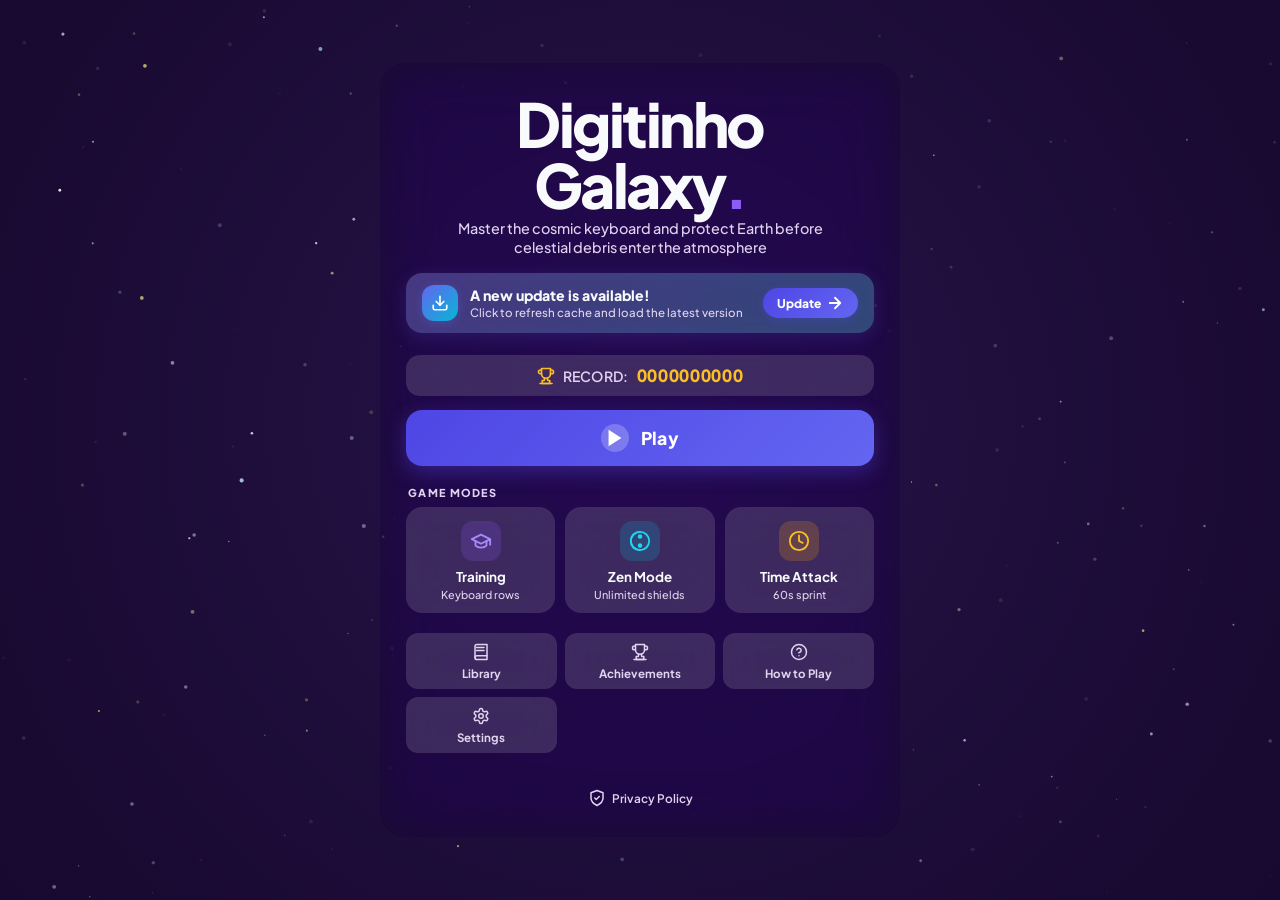
==== index.html @ 3a7b167c "fix(art): refine earth pixel globe with organic polar coasts, object palette and full daylight" ====
<!DOCTYPE html>
<html lang="en">

<head>
  <meta charset="UTF-8" />
  <meta name="viewport" content="width=device-width, initial-scale=1.0" />
  <title>Digitinho Galaxy — Space Typing Game</title>
  <meta name="description"
    content="Digitinho Galaxy: an arcade typing game set in outer space. Cosmic vocabulary, event horizon black hole, and alien invader boss battles!" />
  <link rel="icon" type="image/svg+xml"
    href="data:image/svg+xml,%3Csvg xmlns='http://www.w3.org/2000/svg' viewBox='0 0 32 32'%3E%3Cdefs%3E%3ClinearGradient id='g' x1='0%25' y1='0%25' x2='100%25' y2='100%25'%3E%3Cstop offset='0%25' stop-color='%236366F1'/%3E%3Cstop offset='100%25' stop-color='%2306B6D4'/%3E%3C/linearGradient%3E%3C/defs%3E%3Crect width='32' height='32' rx='8' fill='url(%23g)'/%3E%3Ctext x='15' y='22' font-family='sans-serif' font-weight='900' font-size='19' fill='%23FFFFFF' text-anchor='middle'%3ED%3C/text%3E%3Ccircle cx='23' cy='21' r='2.5' fill='%23FBBF24'/%3E%3C/svg%3E" />
  <link rel="preconnect" href="https://fonts.googleapis.com" />
  <link rel="preconnect" href="https://fonts.gstatic.com" crossorigin />
  <link
    href="https://fonts.googleapis.com/css2?family=Inter:wght@400;500;600;700;800&family=Plus+Jakarta+Sans:wght@500;600;700;800&display=swap"
    rel="stylesheet" />
  <link rel="stylesheet" href="./css/variables.css?v=1.9" />
  <link rel="stylesheet" href="./css/components.css?v=1.0" />
  <link rel="stylesheet" href="./css/layout.css?v=1.15.1" />
  <link rel="stylesheet" href="./css/gameplay.css?v=1.19.1" />
  <link rel="stylesheet" href="./css/modals.css?v=1.7" />
  <link rel="stylesheet" href="./css/responsive.css?v=1.10.1" />
</head>

<body>
  <!-- Ambient Saturated Canvas (vibrant ambient landscape, mesh orbs & topography) -->
  <canvas id="ambient-canvas" aria-hidden="true"></canvas>

  <!-- ===== APP INITIALIZATION LOADING SCREEN ===== -->
  <div id="app-loading-screen" role="status" aria-live="polite">
    <div class="loading-content-box">
      <div class="loading-brand-logo"><span class="logo-main">Digitinho Galaxy</span><span class="logo-dot">.</span>
      </div>
      <svg class="loading-spinner-svg" viewBox="0 0 40 40" aria-hidden="true">
        <circle cx="20" cy="20" r="16" fill="none" stroke="rgba(255,255,255,0.12)" stroke-width="3"></circle>
        <circle cx="20" cy="20" r="16" fill="none" stroke="url(#spinner-gradient)" stroke-width="3"
          stroke-dasharray="75 100" stroke-linecap="round"></circle>
        <defs>
          <linearGradient id="spinner-gradient" x1="0%" y1="0%" x2="100%" y2="100%">
            <stop offset="0%" stop-color="#6366F1" />
            <stop offset="100%" stop-color="#38BDF8" />
          </linearGradient>
        </defs>
      </svg>
      <div id="loading-status-text" class="loading-status-text" data-i18n="app_loading">Loading runic data...</div>
    </div>
  </div>

  <!-- ===== START SCREEN ===== -->
  <div id="screen-start" class="screen active">
    <div id="bg-deco" aria-hidden="true"></div>
    <div class="start-wrap">

      <!-- Brand Header -->
      <div class="start-brand">
        <div class="start-logo"><span class="logo-main">Digitinho Galaxy</span><span class="logo-dot">.</span></div>
        <p class="start-sub" data-i18n="app_subtitle">Master the cosmic keyboard and protect Earth from falling celestial debris</p>
      </div>

      <!-- Dynamic Update Available Banner / Button (Hidden by default) -->
      <button id="btn-update-available" class="btn-update-available hidden" onclick="applyAppUpdate()" type="button"
        aria-live="polite">
        <div class="update-btn-left">
          <span class="update-icon-wrap" aria-hidden="true">
            <svg class="btn-svg-icon update-svg-icon" width="20" height="20" viewBox="0 0 24 24" fill="none"
              stroke="currentColor" stroke-width="2.2" stroke-linecap="round" stroke-linejoin="round">
              <path d="M21 15v4a2 2 0 0 1-2 2H5a2 2 0 0 1-2-2v-4" />
              <polyline points="7 10 12 15 17 10" />
              <line x1="12" y1="15" x2="12" y2="3" />
            </svg>
          </span>
          <div class="update-text-col">
            <span class="update-btn-title" data-i18n="update_available_title">Uma nova atualização disponível!</span>
            <span class="update-btn-sub" id="update-btn-version-desc" data-i18n="update_available_sub">Clique para
              atualizar o cache e carregar a versão mais recente</span>
          </div>
        </div>
        <div class="update-btn-action-badge">
          <span class="update-action-label" data-i18n="update_btn_action">Atualizar</span>
          <svg class="btn-svg-icon" width="13" height="13" viewBox="0 0 24 24" fill="none" stroke="currentColor"
            stroke-width="2.4" stroke-linecap="round" stroke-linejoin="round">
            <path d="M5 12h14M12 5l7 7-7 7" />
          </svg>
        </div>
      </button>

      <!-- Arcade High Score Banner -->
      <div id="start-record-banner" class="start-record-banner" title="Record">
        <svg class="record-svg-icon" width="18" height="18" viewBox="0 0 24 24" fill="none" stroke="currentColor"
          stroke-width="2.2" stroke-linecap="round" stroke-linejoin="round">
          <path d="M6 9H4.5a2.5 2.5 0 0 1 0-5H6" />
          <path d="M18 9h1.5a2.5 2.5 0 0 0 0-5H18" />
          <path d="M4 22h16" />
          <path d="M10 14.66V17c0 .55-.45 1-1 1H7v4h10v-4h-2c-.55 0-1-.45-1-1v-2.34" />
          <path d="M18 2H6v7a6 6 0 0 0 12 0V2Z" />
        </svg>
        <span class="start-record-label" data-i18n="start_record_label">RECORDE:</span>
        <span id="start-record-val" class="start-record-val">0000000000</span>
      </div>

      <!-- Hero Start Action -->
      <div class="start-hero-action">
        <button id="btn-start" class="hero-start-btn" onclick="startGame('classic')">
          <span class="hero-play-icon">
            <svg width="22" height="22" viewBox="0 0 24 24" fill="currentColor">
              <polygon points="5 3 19 12 5 21 5 3" />
            </svg>
          </span>
          <span class="hero-start-text" id="hero-start-text" data-i18n="btn_start">Jogar</span>
        </button>
      </div>

      <!-- Game Modes Bento Grid -->
      <div class="start-modes-section">
        <div class="start-section-tag" data-i18n="start_game_modes">GAME MODES</div>
        <div class="start-modes-grid">

          <button id="btn-training" class="mode-card" onclick="openTrainingModal()">
            <div class="mode-card-icon mode-icon-purple">
              <svg width="22" height="22" viewBox="0 0 24 24" fill="none" stroke="currentColor" stroke-width="2"
                stroke-linecap="round" stroke-linejoin="round">
                <path d="M22 10v6M2 10l10-5 10 5-10 5z" />
                <path d="M6 12v5c3 3 9 3 12 0v-5" />
              </svg>
            </div>
            <div class="mode-card-info">
              <span class="mode-card-title" data-i18n="btn_training_short">Training</span>
              <span class="mode-card-desc" data-i18n="btn_training_desc">Keyboard rows</span>
            </div>
          </button>

          <button class="mode-card" onclick="startGame('zen')">
            <div class="mode-card-icon mode-icon-cyan">
              <svg width="22" height="22" viewBox="0 0 24 24" fill="none" stroke="currentColor" stroke-width="2"
                stroke-linecap="round" stroke-linejoin="round">
                <circle cx="12" cy="12" r="10" />
                <path d="M12 2a10 10 0 0 0 0 20" />
                <circle cx="12" cy="7" r="1.5" fill="currentColor" />
                <circle cx="12" cy="17" r="1.5" fill="currentColor" />
              </svg>
            </div>
            <div class="mode-card-info">
              <span class="mode-card-title" data-i18n="btn_zen_short">Zen Mode</span>
              <span class="mode-card-desc" data-i18n="btn_zen_desc">Unlimited shields</span>
            </div>
          </button>

          <button class="mode-card" onclick="startGame('timeattack')">
            <div class="mode-card-icon mode-icon-amber">
              <svg width="22" height="22" viewBox="0 0 24 24" fill="none" stroke="currentColor" stroke-width="2"
                stroke-linecap="round" stroke-linejoin="round">
                <circle cx="12" cy="12" r="10" />
                <polyline points="12 6 12 12 16 14" />
              </svg>
            </div>
            <div class="mode-card-info">
              <span class="mode-card-title" data-i18n="btn_timeattack_short">Time Attack</span>
              <span class="mode-card-desc" data-i18n="btn_timeattack_desc">60s sprint</span>
            </div>
          </button>

        </div>
      </div>

      <!-- Quick Tools System Bar -->
      <div class="start-system-bar">
        <button class="system-bar-btn" onclick="showBiblioteca()" title="Library">
          <svg class="btn-svg-icon" width="18" height="18" viewBox="0 0 24 24" fill="none" stroke="currentColor"
            stroke-width="2" stroke-linecap="round" stroke-linejoin="round">
            <path d="M4 19.5v-15A2.5 2.5 0 0 1 6.5 2H20v20H6.5a2.5 2.5 0 0 1-2.5-2.5Z" />
            <path d="M6 6h10" />
            <path d="M6 10h10" />
            <path d="M4 19.5a2.5 2.5 0 0 1 2.5-2.5H20" />
          </svg>
          <span data-i18n="btn_library">Library</span>
        </button>

        <button class="system-bar-btn" onclick="showConquistas()" title="Achievements">
          <svg class="btn-svg-icon" width="18" height="18" viewBox="0 0 24 24" fill="none" stroke="currentColor"
            stroke-width="2" stroke-linecap="round" stroke-linejoin="round">
            <path d="M6 9H4.5a2.5 2.5 0 0 1 0-5H6" />
            <path d="M18 9h1.5a2.5 2.5 0 0 0 0-5H18" />
            <path d="M4 22h16" />
            <path d="M10 14.66V17c0 .55-.45 1-1 1H7v4h10v-4h-2c-.55 0-1-.45-1-1v-2.34" />
            <path d="M18 2H6v7a6 6 0 0 0 12 0V2Z" />
          </svg>
          <span data-i18n="btn_achievements">Achievements</span>
        </button>

        <button class="system-bar-btn" onclick="openRulesModal()" title="How to Play">
          <svg class="btn-svg-icon" width="18" height="18" viewBox="0 0 24 24" fill="none" stroke="currentColor"
            stroke-width="2" stroke-linecap="round" stroke-linejoin="round">
            <circle cx="12" cy="12" r="10" />
            <path d="M9.09 9a3 3 0 0 1 5.83 1c0 2-3 3-3 3" />
            <line x1="12" y1="17" x2="12.01" y2="17" />
          </svg>
          <span data-i18n="btn_rules">How to Play</span>
        </button>

        <button class="system-bar-btn" onclick="openSettings(true)" title="Settings">
          <svg class="btn-svg-icon" width="18" height="18" viewBox="0 0 24 24" fill="none" stroke="currentColor"
            stroke-width="2" stroke-linecap="round" stroke-linejoin="round">
            <path
              d="M12.22 2h-.44a2 2 0 0 0-2 2v.18a2 2 0 0 1-1 1.73l-.43.25a2 2 0 0 1-2 0l-.15-.08a2 2 0 0 0-2.73.73l-.22.38a2 2 0 0 0 .73 2.73l.15.1a2 2 0 0 1 1 1.72v.51a2 2 0 0 1-1 1.74l-.15.09a2 2 0 0 0-.73 2.73l.22.38a2 2 0 0 0 2.73.73l.15-.08a2 2 0 0 1 2 0l.43.25a2 2 0 0 1 1 1.73V20a2 2 0 0 0 2 2h.44a2 2 0 0 0 2-2v-.18a2 2 0 0 1 1-1.73l.43-.25a2 2 0 0 1 2 0l.15.08a2 2 0 0 0 2.73-.73l.22-.39a2 2 0 0 0-.73-2.73l-.15-.08a2 2 0 0 1-1-1.74v-.5a2 2 0 0 1 1-1.74l.15-.09a2 2 0 0 0 .73-2.73l-.22-.38a2 2 0 0 0-2.73-.73l-.15.08a2 2 0 0 1-2 0l-.43-.25a2 2 0 0 1-1-1.73V4a2 2 0 0 0-2-2z" />
            <circle cx="12" cy="12" r="3" />
          </svg>
          <span data-i18n="btn_settings">Settings</span>
        </button>
      </div>

      <!-- Start Screen Subtle Footer Links -->
      <div class="start-footer-links">
        <button class="start-footer-link-btn" onclick="openPrivacyModal()" type="button" title="Privacy Policy">
          <svg class="btn-svg-icon" width="13" height="13" viewBox="0 0 24 24" fill="none" stroke="currentColor"
            stroke-width="2" stroke-linecap="round" stroke-linejoin="round">
            <path d="M12 22s8-4 8-10V5l-8-3-8 3v7c0 6 8 10 8 10z" />
            <path d="m9 12 2 2 4-4" />
          </svg>
          <span data-i18n="footer_privacy">Privacy Policy</span>
        </button>
      </div>

    </div>
  </div>

  <!-- ===== GAME SCREEN ===== -->
  <div id="screen-game" class="screen">

    <!-- HUD (Centered Phase & Progress Bar, aligned to game column) -->
    <div id="hud">
      <!-- Mobile Quick Stats: Coins & Score (Left) + Lives (Right) -->
      <div id="hud-mobile-stats" class="hud-mobile-stats">
        <div class="hms-left-group">
          <div class="hms-item hms-score" title="Total Score">
            <svg class="hms-svg" width="13" height="13" viewBox="0 0 24 24" fill="none" stroke="currentColor"
              stroke-width="2" stroke-linecap="round" stroke-linejoin="round">
              <path d="M6 9H4.5a2.5 2.5 0 0 1 0-5H6" />
              <path d="M18 9h1.5a2.5 2.5 0 0 0 0-5H18" />
              <path d="M4 22h16" />
              <path d="M10 14.66V17c0 .55-.47.98-.97 1.21C7.85 18.75 7 20.24 7 22" />
              <path d="M14 14.66V17c0 .55.47.98.97 1.21C16.15 18.75 17 20.24 17 22" />
              <path d="M18 2H6v7a6 6 0 0 0 12 0V2z" />
            </svg>
            <span id="hms-score-val" class="hms-val">0</span>
          </div>
          <div class="hms-item hms-coins" title="Coins">
            <svg class="hms-svg" width="13" height="13" viewBox="0 0 24 24" fill="none" stroke="currentColor"
              stroke-width="2.2" stroke-linecap="round" stroke-linejoin="round" style="color:#FBBF24">
              <circle cx="12" cy="12" r="9" />
              <circle cx="12" cy="12" r="5" />
              <path d="M12 9v6" />
            </svg>
            <span id="hms-coins-val" class="hms-val text-amber">0</span>
          </div>
        </div>
        <div id="hud-mobile-lives" class="hud-mobile-lives"></div>
      </div>

      <div class="hud-center-block">
        <div class="phase-tag"><span id="hud-level-tag-label" data-i18n="hud_level">LEVEL</span> <span
            id="phase-num">1</span></div>
        <div id="progress-wrap">
          <div id="progress-fill"></div>
        </div>
        <div class="hud-progress-info">
          <span id="progress-text"></span>
          <span id="zen-fixed-badge" class="zen-fixed-badge hidden" data-i18n="hud_zen_badge">Zen Mode: unlimited shields</span>
        </div>
      </div>
    </div>

    <!-- Layout: Left | Game Column | Right -->
    <div id="layout">

      <!-- LEFT SIDEBAR: Unified Stats Dashboard -->
      <div id="side-left">
        <div class="side-card side-card-stats">
          <div class="side-card-title-row">
            <span class="side-title" data-i18n="hud_performance">PERFORMANCE DASHBOARD</span>
            <span class="speed-badge" id="speed-display">1.0×</span>
          </div>

          <!-- ESCUDOS DA TERRA EM DESTAQUE -->
          <div class="stat-hero-lives">
            <div class="stat-hero-header">
              <span class="stat-hero-lbl" id="hud-lives-lbl" data-i18n="hud_shields">SHIELDS</span>
              <span class="stat-lives-count" id="lives-count-text">3 / 3</span>
            </div>
            <div id="lives-row" class="stat-hero-hearts stat-hero-shields"></div>
          </div>

          <!-- PONTUAÇÃO TOTAL EM DESTAQUE (10 CASAS) -->
          <div class="stat-hero-score">
            <div class="stat-hero-header">
              <span class="stat-hero-lbl" data-i18n="hud_total_score">TOTAL SCORE</span>
              <span class="stat-hero-icon">
                <svg width="18" height="18" viewBox="0 0 24 24" fill="none" stroke="currentColor" stroke-width="2"
                  stroke-linecap="round" stroke-linejoin="round">
                  <path d="M6 9H4.5a2.5 2.5 0 0 1 0-5H6" />
                  <path d="M18 9h1.5a2.5 2.5 0 0 0 0-5H18" />
                  <path d="M4 22h16" />
                  <path d="M10 14.66V17c0 .55-.47.98-.97 1.21C7.85 18.75 7 20.24 7 22" />
                  <path d="M14 14.66V17c0 .55.47.98.97 1.21C16.15 18.75 17 20.24 17 22" />
                  <path d="M18 2H6v7a6 6 0 0 0 12 0V2z" />
                </svg>
              </span>
            </div>
            <div class="stat-hero-val-wrap">
              <span class="stat-hero-val" id="hud-total">0000000000</span>
            </div>
          </div>

          <!-- MOEDAS DO JOGADOR EM DESTAQUE -->
          <div class="stat-hero-coins">
            <div class="stat-hero-header">
              <span class="stat-hero-lbl" data-i18n="hud_coins">COINS</span>
              <span class="stat-hero-icon" style="color:#FBBF24">
                <svg width="18" height="18" viewBox="0 0 24 24" fill="none" stroke="currentColor" stroke-width="2.2"
                  stroke-linecap="round" stroke-linejoin="round">
                  <circle cx="12" cy="12" r="9" />
                  <circle cx="12" cy="12" r="5" />
                  <path d="M12 9v6" />
                </svg>
              </span>
            </div>
            <div class="stat-hero-val-wrap">
              <span class="stat-hero-val text-amber" id="hud-coins" style="color:#FBBF24">0</span>
            </div>
          </div>

          <!-- ACERTOS E ERROS -->
          <div class="stats-unified-grid">
            <div class="stat-box">
              <span class="stat-box-lbl" data-i18n="hud_hits">HITS</span>
              <span class="stat-box-val text-green" id="hits-display">0</span>
            </div>
            <div class="stat-box">
              <span class="stat-box-lbl" data-i18n="hud_errors">ERRORS</span>
              <span class="stat-box-val text-rose" id="errors-display">0</span>
            </div>
          </div>

          <!-- PERFORMANCE: PPM / PRECISÃO / COMBO -->
          <div class="stats-perf-grid">
            <div class="stat-mini-box" title="Words Per Minute in real time">
              <span class="smb-lbl" data-i18n="hud_wpm">WPM</span>
              <span class="smb-val text-sky" id="wpm-display">0</span>
            </div>
            <div class="stat-mini-box" title="Typing Accuracy Rate">
              <span class="smb-lbl" data-i18n="hud_accuracy">ACCURACY</span>
              <span class="smb-val text-emerald" id="accuracy-display">0%</span>
            </div>
            <div class="stat-mini-box" title="Consecutive Streak">
              <span class="smb-lbl" data-i18n="hud_combo">COMBO</span>
              <span class="smb-val text-amber" id="combo-display">0×</span>
            </div>
          </div>
        </div>

        <div class="side-card flex-grow">
          <div class="side-card-header">
            <span class="side-title" data-i18n="hud_discovered_words">DISCOVERED WORDS</span>
            <button class="btn-link" onclick="showBiblioteca()" data-i18n="hud_view_all">View all</button>
          </div>
          <div id="words-list"></div>
        </div>
      </div>

      <!-- Game column (Tetris-style) -->
      <div id="game-column">
        <div id="game-area">
          <!-- Alien Space Invader (Título no topo, ícone pixel art ao centro e 3 corações abaixo) -->
          <div id="alien-space-invader" class="alien-space-invader hidden" aria-hidden="true">
            <div id="alien-space-title" class="alien-space-title">Alien Invader</div>
            <div class="alien-space-craft">
              <div id="alien-space-sprite" class="alien-space-sprite"></div>
            </div>
            <div id="alien-space-hearts" class="alien-space-hearts" aria-label="Boss HP"></div>
          </div>
          <!-- Canvas para destroços cósmicos e partículas de explosão caindo até o final da tela -->
          <canvas id="debris-canvas" class="debris-canvas" aria-hidden="true"></canvas>
          <!-- Horizontal Black Hole Accretion Vortex (Event Horizon Mouth) -->
          <!-- Planet Earth Horizon Defense Rim (Protects Earth from celestial debris) -->
          <div id="earth-horizon" class="earth-horizon" aria-hidden="true">
            <div class="earth-atmosphere-glow" aria-hidden="true"></div>
            <!-- Concentric Planetary Defense Shield Line (Concentric circular arc with pulsing glow) -->
            <div id="earth-shield-barrier" class="earth-shield-barrier" aria-hidden="true">
              <svg class="earth-shield-svg" viewBox="0 0 820 820" preserveAspectRatio="xMidYMid meet">
                <circle class="earth-shield-glow" cx="410" cy="410" r="408" />
                <circle class="earth-shield-path" cx="410" cy="410" r="408" />
              </svg>
            </div>
            <div class="earth-horizon-wrap" aria-hidden="true">
              <div class="earth-globe-sphere" id="earth-globe-sphere">
                <img class="earth-globe-img" src="./assets/earth_pixel_globe.webp?v=1.20.1" alt="Planet Earth Horizon" loading="eager" />
              </div>
            </div>
            <div class="earth-impact-shield" aria-hidden="true"></div>
          </div>
          <div id="feedback-msg"></div>
        </div>

        <!-- Barra Rápida de Habilidades no Tabuleiro (Mobile Quick-Cast Bar) -->
        <div id="mobile-skills-bar" class="mobile-skills-bar hidden" aria-label="Mobile Skills">
          <div id="mobile-skills-list" class="mobile-skills-list"></div>
        </div>

        <!-- Upcoming items queue -->
        <div id="queue-bar">
          <div class="queue-label-wrap">
            <span class="queue-label" data-i18n="hud_upcoming">UPCOMING</span>
          </div>
          <div id="queue-items"></div>
        </div>

        <!-- Guia Visual de Dedos (Mini mapa sutil de digitação) -->
        <div id="finger-guide" class="finger-guide hidden">
          <div class="fg-hands-container">
            <svg class="fg-hand-svg fg-hand-l" viewBox="0 0 92 84" aria-label="Left Hand">
              <path class="fg-palm"
                d="M 10 50 C 9 60, 14 74, 22 78 C 32 80, 46 80, 54 78 C 63 74, 70 65, 70 58 C 70 52, 66 48, 62 46 L 14 46 C 12 48, 10 50, 10 50 Z" />
              <rect id="fg-finger-l-pinky" class="fg-finger" x="10" y="26" width="10" height="34" rx="5" />
              <rect id="fg-finger-l-ring" class="fg-finger" x="23" y="14" width="10" height="46" rx="5" />
              <rect id="fg-finger-l-middle" class="fg-finger" x="36" y="8" width="10" height="52" rx="5" />
              <rect id="fg-finger-l-index" class="fg-finger" x="49" y="14" width="10" height="46" rx="5" />
              <rect id="fg-finger-l-thumb" class="fg-finger" x="58" y="44" width="11" height="26" rx="5.5"
                transform="rotate(36 63 57)" />
            </svg>
            <svg class="fg-hand-svg fg-hand-r" viewBox="0 0 92 84" aria-label="Right Hand">
              <g transform="translate(92, 0) scale(-1, 1)">
                <path class="fg-palm"
                  d="M 10 50 C 9 60, 14 74, 22 78 C 32 80, 46 80, 54 78 C 63 74, 70 65, 70 58 C 70 52, 66 48, 62 46 L 14 46 C 12 48, 10 50, 10 50 Z" />
                <rect id="fg-finger-r-pinky" class="fg-finger" x="10" y="26" width="10" height="34" rx="5" />
                <rect id="fg-finger-r-ring" class="fg-finger" x="23" y="14" width="10" height="46" rx="5" />
                <rect id="fg-finger-r-middle" class="fg-finger" x="36" y="8" width="10" height="52" rx="5" />
                <rect id="fg-finger-r-index" class="fg-finger" x="49" y="14" width="10" height="46" rx="5" />
                <rect id="fg-finger-r-thumb" class="fg-finger" x="58" y="44" width="11" height="26" rx="5.5"
                  transform="rotate(36 63 57)" />
              </g>
            </svg>
          </div>
          <div class="fg-info-wrap">
            <div class="fg-key-cap" id="fg-key-cap">-</div>
            <div class="fg-text-wrap">
              <span class="fg-finger-name" id="fg-finger-name" data-i18n="finger_ready">Resting Position</span>
              <span class="fg-hand-sub" id="fg-hand-sub" data-i18n="finger_guide_title">Finger Guide</span>
            </div>
          </div>
        </div>

        <!-- Teclado Virtual On-Screen para Dispositivos Móveis -->
        <div id="virtual-keyboard" class="virtual-keyboard hidden" aria-label="Virtual Keyboard">
          <!-- Linha 1: 10 teclas -->
          <div class="vk-row" data-row="1">
            <button type="button" class="vk-key" data-key="Q">Q</button>
            <button type="button" class="vk-key" data-key="W">W</button>
            <button type="button" class="vk-key" data-key="E">E</button>
            <button type="button" class="vk-key" data-key="R">R</button>
            <button type="button" class="vk-key" data-key="T">T</button>
            <button type="button" class="vk-key" data-key="Y">Y</button>
            <button type="button" class="vk-key" data-key="U">U</button>
            <button type="button" class="vk-key" data-key="I">I</button>
            <button type="button" class="vk-key" data-key="O">O</button>
            <button type="button" class="vk-key" data-key="P">P</button>
          </div>
          <!-- Linha 2: 10 teclas -->
          <div class="vk-row" data-row="2">
            <button type="button" class="vk-key" data-key="A">A</button>
            <button type="button" class="vk-key" data-key="S">S</button>
            <button type="button" class="vk-key" data-key="D">D</button>
            <button type="button" class="vk-key" data-key="F">F</button>
            <button type="button" class="vk-key" data-key="G">G</button>
            <button type="button" class="vk-key" data-key="H">H</button>
            <button type="button" class="vk-key" data-key="J">J</button>
            <button type="button" class="vk-key" data-key="K">K</button>
            <button type="button" class="vk-key" data-key="L">L</button>
            <button type="button" class="vk-key" data-key="Ç">Ç</button>
          </div>
          <!-- Linha 3: 7 teclas + Backspace -->
          <div class="vk-row" data-row="3">
            <button type="button" class="vk-key" data-key="Z">Z</button>
            <button type="button" class="vk-key" data-key="X">X</button>
            <button type="button" class="vk-key" data-key="C">C</button>
            <button type="button" class="vk-key" data-key="V">V</button>
            <button type="button" class="vk-key" data-key="B">B</button>
            <button type="button" class="vk-key" data-key="N">N</button>
            <button type="button" class="vk-key" data-key="M">M</button>
            <button type="button" class="vk-key vk-key-backspace" data-key="BACKSPACE" aria-label="Backspace"
              title="Backspace">
              <svg class="btn-svg-icon" width="18" height="18" viewBox="0 0 24 24" fill="none" stroke="currentColor"
                stroke-width="2" stroke-linecap="round" stroke-linejoin="round">
                <path d="M21 4H8l-7 8 7 8h13a2 2 0 0 0 2-2V6a2 2 0 0 0-2-2z" />
                <line x1="18" y1="9" x2="12" y2="15" />
                <line x1="12" y1="9" x2="18" y2="15" />
              </svg>
            </button>
          </div>
        </div>
      </div>

      <!-- RIGHT SIDEBAR: Run Perks -->
      <div id="side-right">
        <div class="side-card flex-grow">
          <div class="side-title" data-i18n="hud_run_perks">HABILIDADES ATIVAS</div>
          <div id="run-perks-container" class="run-perks-container">
            <div class="empty-hint" data-i18n="hud_perks_empty">Nenhuma habilidade adquirida ainda.<br />Suba de nível
              para desbloquear!</div>
          </div>
        </div>
      </div>

    </div>

    <input id="hidden-input" type="text" autocomplete="off" autocorrect="off" autocapitalize="off" spellcheck="false"
      tabindex="-1" aria-hidden="true" inputmode="none" readonly disabled />

    <!-- Pause overlay (frosted glass over game screen) -->
    <div id="pause-overlay" class="hidden">
      <div class="pause-box">
        <!-- Main Pause Options -->
        <div id="pause-main-view" class="pause-view">
          <div class="pause-icon-badge">
            <svg width="22" height="22" viewBox="0 0 24 24" fill="currentColor">
              <rect x="5" y="4" width="4.5" height="16" rx="1.5" />
              <rect x="14.5" y="4" width="4.5" height="16" rx="1.5" />
            </svg>
          </div>
          <h2 data-i18n="pause_title">Game Paused</h2>

          <div class="pause-actions">
            <button id="btn-pause-resume" class="btn-primary" onclick="togglePause()">
              <svg class="btn-svg-icon" width="18" height="18" viewBox="0 0 24 24" fill="currentColor">
                <path d="M7 4.5v15a1 1 0 0 0 1.54.84l12-7.5a1 1 0 0 0 0-1.68l-12-7.5A1 1 0 0 0 7 4.5z" />
              </svg>
              <span data-i18n="pause_resume">Continuar</span>
            </button>
            <button class="btn-secondary" onclick="showBiblioteca()">
              <svg class="btn-svg-icon" width="18" height="18" viewBox="0 0 24 24" fill="none" stroke="currentColor"
                stroke-width="2" stroke-linecap="round" stroke-linejoin="round">
                <path d="M4 19.5v-15A2.5 2.5 0 0 1 6.5 2H20v20H6.5a2.5 2.5 0 0 1-2.5-2.5Z" />
                <path d="M6 6h10" />
                <path d="M6 10h10" />
                <path d="M4 19.5a2.5 2.5 0 0 1 2.5-2.5H20" />
              </svg>
              <span data-i18n="pause_library">Biblioteca</span>
            </button>
            <button class="btn-secondary" onclick="showConquistas()">
              <svg class="btn-svg-icon" width="18" height="18" viewBox="0 0 24 24" fill="none" stroke="currentColor"
                stroke-width="2" stroke-linecap="round" stroke-linejoin="round">
                <path d="M6 9H4.5a2.5 2.5 0 0 1 0-5H6" />
                <path d="M18 9h1.5a2.5 2.5 0 0 0 0-5H18" />
                <path d="M4 22h16" />
                <path d="M10 14.66V17c0 .55-.45 1-1 1H7v4h10v-4h-2c-.55 0-1-.45-1-1v-2.34" />
                <path d="M18 2H6v7a6 6 0 0 0 12 0V2Z" />
              </svg>
              <span data-i18n="pause_achievements">Conquistas</span>
            </button>
            <button class="btn-secondary" onclick="openSettings()">
              <svg class="btn-svg-icon" width="18" height="18" viewBox="0 0 24 24" fill="none" stroke="currentColor"
                stroke-width="2" stroke-linecap="round" stroke-linejoin="round">
                <path
                  d="M12.22 2h-.44a2 2 0 0 0-2 2v.18a2 2 0 0 1-1 1.73l-.43.25a2 2 0 0 1-2 0l-.15-.08a2 2 0 0 0-2.73.73l-.22.38a2 2 0 0 0 .73 2.73l.15.1a2 2 0 0 1 1 1.72v.51a2 2 0 0 1-1 1.74l-.15.09a2 2 0 0 0-.73 2.73l.22.38a2 2 0 0 0 2.73.73l.15-.08a2 2 0 0 1 2 0l.43.25a2 2 0 0 1 1 1.73V20a2 2 0 0 0 2 2h.44a2 2 0 0 0 2-2v-.18a2 2 0 0 1 1-1.73l.43-.25a2 2 0 0 1 2 0l.15.08a2 2 0 0 0 2.73-.73l.22-.39a2 2 0 0 0-.73-2.73l-.15-.08a2 2 0 0 1-1-1.74v-.5a2 2 0 0 1 1-1.74l.15-.09a2 2 0 0 0 .73-2.73l-.22-.38a2 2 0 0 0-2.73-.73l-.15.08a2 2 0 0 1-2 0l-.43-.25a2 2 0 0 1-1-1.73V4a2 2 0 0 0-2-2z" />
                <circle cx="12" cy="12" r="3" />
              </svg>
              <span data-i18n="pause_settings">Configurações</span>
            </button>
            <button id="btn-pause-back-training" class="btn-secondary hidden" style="display: none;"
              onclick="exitTrainingToMenu()">
              <svg class="btn-svg-icon" width="18" height="18" viewBox="0 0 24 24" fill="none" stroke="currentColor"
                stroke-width="2" stroke-linecap="round" stroke-linejoin="round">
                <path d="M22 10v6M2 10l10-5 10 5-10 5z" />
                <path d="M6 12v5c3 3 9 3 12 0v-5" />
              </svg>
              <span data-i18n="pause_training_menu">Voltar ao Menu de Treino</span>
            </button>
            <button class="btn-secondary" onclick="confirmGoToMainMenu()">
              <svg class="btn-svg-icon" width="18" height="18" viewBox="0 0 24 24" fill="none" stroke="currentColor"
                stroke-width="2" stroke-linecap="round" stroke-linejoin="round">
                <path d="m3 9 9-7 9 7v11a2 2 0 0 1-2 2H5a2 2 0 0 1-2-2z" />
                <polyline points="9 22 9 12 15 12 15 22" />
              </svg>
              <span data-i18n="pause_main_menu">Voltar pro Menu Principal</span>
            </button>
          </div>
        </div>

        <!-- In-game Confirmation Dialog when clicking Return to Main Menu -->
        <div id="pause-confirm-view" class="pause-view hidden">
          <div class="pause-confirm-icon">
            <svg width="24" height="24" viewBox="0 0 24 24" fill="none" stroke="#EF4444" stroke-width="2.2"
              stroke-linecap="round" stroke-linejoin="round">
              <path d="m21.73 18-8-14a2 2 0 0 0-3.48 0l-8 14A2 2 0 0 0 4 21h16a2 2 0 0 0 1.73-3Z" />
              <line x1="12" y1="9" x2="12" y2="13" />
              <line x1="12" y1="17" x2="12.01" y2="17" />
            </svg>
          </div>
          <h2 class="pause-confirm-title" data-i18n="confirm_exit_title">Return to Main Menu?</h2>
          <p class="pause-confirm-desc" data-i18n="confirm_exit_to_menu">Are you sure you want to quit the current game
            and return to the Main Menu? All progress in this phase will be lost.</p>

          <div class="pause-actions">
            <button class="btn-secondary" onclick="cancelExitConfirm()" style="width: 100%;">
              <svg class="btn-svg-icon" width="16" height="16" viewBox="0 0 24 24" fill="currentColor">
                <path d="M7 4.5v15a1 1 0 0 0 1.54.84l12-7.5a1 1 0 0 0 0-1.68l-12-7.5A1 1 0 0 0 7 4.5z" />
              </svg>
              <span data-i18n="confirm_exit_cancel">Continuar Jogando</span>
            </button>
            <button class="btn-danger-confirm" onclick="executeExitToMainMenu()">
              <svg class="btn-svg-icon" width="16" height="16" viewBox="0 0 24 24" fill="none" stroke="currentColor"
                stroke-width="2.2" stroke-linecap="round" stroke-linejoin="round">
                <path d="M9 21H5a2 2 0 0 1-2-2V5a2 2 0 0 1 2-2h4" />
                <polyline points="16 17 21 12 16 7" />
                <line x1="21" y1="12" x2="9" y2="12" />
              </svg>
              <span data-i18n="confirm_exit_confirm">Sim, Voltar ao Menu</span>
            </button>
          </div>
        </div>
      </div>
    </div>

    <!-- Countdown Overlay when resuming from Pause ("3, 2, 1, VAI!") -->
    <div id="countdown-overlay" class="countdown-overlay hidden">
      <div class="countdown-box">
        <span id="countdown-num" class="countdown-num">3</span>
        <span class="countdown-hint" data-i18n="countdown_hint">Get your fingers ready!</span>
      </div>
    </div>

  </div>

  <!-- ===== MODAL: Phase complete ===== -->
  <div id="modal-phase" class="modal hidden">
    <div class="modal-box" id="modal-phase-box">
      <!-- Main Phase Complete View -->
      <div id="phase-main-view">
        <div class="modal-emoji" id="phase-emoji">
          <svg width="32" height="32" viewBox="0 0 24 24" fill="none" stroke="currentColor" stroke-width="1.8"
            stroke-linecap="round" stroke-linejoin="round">
            <circle cx="12" cy="12" r="10" />
            <circle cx="12" cy="12" r="6" />
            <circle cx="12" cy="12" r="2" />
          </svg>
        </div>
        <div id="phase-rank-wrap" class="phase-rank-wrap">
          <span class="phase-rank-label" data-i18n="modal_performance">PERFORMANCE:</span>
          <span id="phase-rank-badge" class="phase-rank-badge rank-s">RANK S</span>
        </div>
        <h2 id="modal-phase-h">Phase 1 Complete!</h2>
        <div class="modal-stats" id="modal-phase-stats"></div>
        <div id="section-words" class="modal-section">
          <div class="modal-section-lbl" data-i18n="modal_unlocked_words">Unlocked words</div>
          <div id="unlocked-words-row"></div>
        </div>
        <div class="modal-phase-actions">
          <button id="btn-next-phase" class="btn-primary" onclick="continueToNextPhase()">
            <span data-i18n="modal_btn_next_phase">Next Phase →</span>
          </button>
          <button id="btn-phase-back-training" class="btn-secondary hidden" style="display: none;"
            onclick="exitTrainingToMenu()">
            <svg class="btn-svg-icon" width="16" height="16" viewBox="0 0 24 24" fill="none" stroke="currentColor"
              stroke-width="2" stroke-linecap="round" stroke-linejoin="round">
              <path d="M22 10v6M2 10l10-5 10 5-10 5z" />
              <path d="M6 12v5c3 3 9 3 12 0v-5" />
            </svg>
            <span data-i18n="modal_btn_back_training">Back to Training Menu</span>
          </button>
        </div>
      </div>

      <!-- Phase Exit Confirmation View (Matches Imagem 3) -->
      <div id="phase-confirm-view" class="pause-view hidden">
        <div class="pause-confirm-icon">
          <svg width="24" height="24" viewBox="0 0 24 24" fill="none" stroke="#EF4444" stroke-width="2.2"
            stroke-linecap="round" stroke-linejoin="round">
            <path d="m21.73 18-8-14a2 2 0 0 0-3.48 0l-8 14A2 2 0 0 0 4 21h16a2 2 0 0 0 1.73-3Z" />
            <line x1="12" y1="9" x2="12" y2="13" />
            <line x1="12" y1="17" x2="12.01" y2="17" />
          </svg>
        </div>
        <h2 class="pause-confirm-title" data-i18n="confirm_exit_title">Return to Main Menu?</h2>
        <p class="pause-confirm-desc" data-i18n="confirm_exit_to_menu">Are you sure you want to quit the current game
          and return to the Main Menu? All progress in this phase will be lost.</p>

        <div class="pause-actions">
          <button class="btn-secondary" onclick="cancelPhaseExitConfirm()" style="width: 100%;">
            <svg class="btn-svg-icon" width="16" height="16" viewBox="0 0 24 24" fill="currentColor">
              <path d="M7 4.5v15a1 1 0 0 0 1.54.84l12-7.5a1 1 0 0 0 0-1.68l-12-7.5A1 1 0 0 0 7 4.5z" />
            </svg>
            <span data-i18n="confirm_exit_cancel">Continuar Jogando</span>
          </button>
          <button class="btn-danger-confirm" onclick="executePhaseExitToMainMenu()">
            <svg class="btn-svg-icon" width="16" height="16" viewBox="0 0 24 24" fill="none" stroke="currentColor"
              stroke-width="2.2" stroke-linecap="round" stroke-linejoin="round">
              <path d="M9 21H5a2 2 0 0 1-2-2V5a2 2 0 0 1 2-2h4" />
              <polyline points="16 17 21 12 16 7" />
              <line x1="21" y1="12" x2="9" y2="12" />
            </svg>
            <span data-i18n="confirm_exit_confirm">Sim, Voltar ao Menu</span>
          </button>
        </div>
      </div>
    </div>
  </div>

  <!-- ===== MODAL: Shop ===== -->
  <div id="modal-shop" class="modal hidden">
    <div class="modal-box modal-shop-box">
      <!-- Main Shop View -->
      <div id="shop-main-view">
        <div class="modal-head-simple">
          <div class="modal-head-icon">
            <svg width="22" height="22" viewBox="0 0 24 24" fill="none" stroke="currentColor" stroke-width="2"
              stroke-linecap="round" stroke-linejoin="round">
              <circle cx="8" cy="21" r="1" />
              <circle cx="19" cy="21" r="1" />
              <path d="M2.05 2.05h2l2.66 12.42a2 2 0 0 0 2 1.58h9.78a2 2 0 0 0 1.95-1.57l1.65-7.43H5.12" />
            </svg>
          </div>
          <div>
            <h2 data-i18n="shop_title">Skill Shop</h2>
            <p class="modal-sub" data-i18n="shop_sub">Upgrade your skills for upcoming phases</p>
          </div>
        </div>
        <div class="shop-balance-card">
          <div id="shop-feedback-msg" class="shop-feedback-msg hidden" aria-live="polite">
            <span class="shop-feedback-icon">
              <svg class="sfb-icon-warn" width="16" height="16" viewBox="0 0 24 24" fill="none" stroke="currentColor"
                stroke-width="2.5" stroke-linecap="round" stroke-linejoin="round">
                <circle cx="12" cy="12" r="10" />
                <line x1="12" y1="8" x2="12" y2="12" />
                <line x1="12" y1="16" x2="12.01" y2="16" />
              </svg>
              <svg class="sfb-icon-success hidden" width="16" height="16" viewBox="0 0 24 24" fill="none"
                stroke="currentColor" stroke-width="2.5" stroke-linecap="round" stroke-linejoin="round">
                <circle cx="12" cy="12" r="10" />
                <polyline points="9 12 12 15 17 9" />
              </svg>
            </span>
            <span class="shop-feedback-text"></span>
          </div>
          <div class="shop-balance-wrap">
            <span class="sbc-lbl" id="shop-balance-lbl" data-i18n="shop_coins"
              style="font-size:0.88rem;color:var(--t2);font-weight:700">Your Coins:</span>
            <span class="sbc-icon" style="color:#FBBF24">
              <svg width="18" height="18" viewBox="0 0 24 24" fill="none" stroke="currentColor" stroke-width="2.5"
                stroke-linecap="round" stroke-linejoin="round">
                <circle cx="12" cy="12" r="9" />
                <circle cx="12" cy="12" r="5" />
                <path d="M12 9v6" />
              </svg>
            </span>
            <strong id="shop-balance" class="sbc-val">0</strong>
          </div>
        </div>
        <div id="shop-items-grid"></div>
        <div class="shop-footer-actions">
          <button id="btn-shop-reroll" class="btn-secondary btn-shop-reroll" onclick="rerollShopItems()">
            <svg class="btn-svg-icon" width="16" height="16" viewBox="0 0 24 24" fill="none" stroke="currentColor"
              stroke-width="2.2" stroke-linecap="round" stroke-linejoin="round">
              <path d="M21.5 2v6h-6M2.5 22v-6h6M2 11.5a10 10 0 0 1 18.8-4.3M22 12.5a10 10 0 0 1-18.8 4.2" />
            </svg>
            <span data-i18n="shop_btn_reroll">Rolar Novas Ofertas</span>
            <span class="shop-reroll-cost-badge">25</span>
          </button>
          <button class="btn-primary btn-shop-close" onclick="closeShop()">
            <svg class="btn-svg-icon" width="16" height="16" viewBox="0 0 24 24" fill="none" stroke="currentColor"
              stroke-width="2.2" stroke-linecap="round" stroke-linejoin="round">
              <line x1="18" y1="6" x2="6" y2="18" />
              <line x1="6" y1="6" x2="18" y2="18" />
            </svg>
            <span data-i18n="btn_close">Fechar</span>
          </button>
        </div>
      </div>

      <!-- Shop Exit Confirmation View (Matches Imagem 3) -->
      <div id="shop-confirm-view" class="pause-view hidden">
        <div class="pause-confirm-icon">
          <svg width="24" height="24" viewBox="0 0 24 24" fill="none" stroke="#EF4444" stroke-width="2.2"
            stroke-linecap="round" stroke-linejoin="round">
            <path d="m21.73 18-8-14a2 2 0 0 0-3.48 0l-8 14A2 2 0 0 0 4 21h16a2 2 0 0 0 1.73-3Z" />
            <line x1="12" y1="9" x2="12" y2="13" />
            <line x1="12" y1="17" x2="12.01" y2="17" />
          </svg>
        </div>
        <h2 class="pause-confirm-title" data-i18n="shop_confirm_exit_title">Leave the Shop?</h2>
        <p id="shop-confirm-desc" class="pause-confirm-desc" data-i18n="shop_confirm_exit_desc">Are you sure you want to
          leave the shop?</p>
        <div class="pause-actions">
          <button class="btn-secondary" onclick="cancelShopExitConfirm()" style="width: 100%;">
            <svg class="btn-svg-icon" width="16" height="16" viewBox="0 0 24 24" fill="currentColor">
              <path d="M7 4.5v15a1 1 0 0 0 1.54.84l12-7.5a1 1 0 0 0 0-1.68l-12-7.5A1 1 0 0 0 7 4.5z" />
            </svg>
            <span data-i18n="shop_confirm_stay">Stay in Shop</span>
          </button>
          <button class="btn-danger-confirm" onclick="confirmShopExit()" style="width: 100%;">
            <svg class="btn-svg-icon" width="16" height="16" viewBox="0 0 24 24" fill="none" stroke="currentColor"
              stroke-width="2.2" stroke-linecap="round" stroke-linejoin="round">
              <path d="M9 21H5a2 2 0 0 1-2-2V5a2 2 0 0 1 2-2h4" />
              <polyline points="16 17 21 12 16 7" />
              <line x1="21" y1="12" x2="9" y2="12" />
            </svg>
            <span data-i18n="shop_confirm_leave">Return to Main Menu</span>
          </button>
        </div>
      </div>
    </div>
  </div>

  <!-- ===== MODAL: Game Over (Clean Modern Glass Arcade Screen) ===== -->
  <div id="modal-gameover" class="modal hidden modal-gameover-backdrop">
    <div class="gameover-card">
      <!-- Header -->
      <div class="go-badge-glow">
        <span class="go-skull-icon">
          <svg width="24" height="24" viewBox="0 0 24 24" fill="none" stroke="#EF4444" stroke-width="2"
            stroke-linecap="round" stroke-linejoin="round">
            <circle cx="9" cy="12" r="1" />
            <circle cx="15" cy="12" r="1" />
            <path d="M8 20v2h8v-2" />
            <path d="m12.5 17-.5-1-.5 1h1z" />
            <path d="M16 20a2 2 0 0 0 1.56-3.25 8 8 0 1 0-11.12 0A2 2 0 0 0 8 20" />
          </svg>
        </span>
      </div>
      <h1 class="go-main-title" data-i18n="go_title">GAME OVER</h1>
      <p class="go-sub" data-i18n="go_sub">Your runic journey has reached an end</p>

      <!-- Single Stats Summary Panel (Todas as Informações da Partida em Card Único) -->
      <div class="go-summary-panel">
        <!-- 1. Pontuação da Partida -->
        <div class="go-summary-line go-score-line">
          <div class="go-line-left">
            <span class="go-line-icon text-amber">
              <svg width="16" height="16" viewBox="0 0 24 24" fill="none" stroke="currentColor" stroke-width="2.2"
                stroke-linecap="round" stroke-linejoin="round">
                <path d="M6 9H4.5a2.5 2.5 0 0 1 0-5H6" />
                <path d="M18 9h1.5a2.5 2.5 0 0 0 0-5H18" />
                <path d="M4 22h16" />
                <path d="M10 14.66V17c0 .55-.45 1-1 1H7v4h10v-4h-2c-.55 0-1-.45-1-1v-2.34" />
                <path d="M18 2H6v7a6 6 0 0 0 12 0V2Z" />
              </svg>
            </span>
            <span class="go-line-lbl" data-i18n="go_score">Pontuação da Partida</span>
          </div>
          <span class="go-line-val text-score" id="go-score">0000000000</span>
          <!-- Decoupled New Record Stamp Badge (100% independente do fluxo da linha, estilo selo rotacionado) -->
          <div id="go-new-record-tag" class="go-new-record-seal hidden">
            <svg width="10" height="10" viewBox="0 0 24 24" fill="currentColor">
              <polygon
                points="12 2 15.09 8.26 22 9.27 17 14.14 18.18 21.02 12 17.77 5.82 21.02 7 14.14 2 9.27 8.91 8.26 12 2" />
            </svg>
            <span data-i18n="go_new_record_tag">NOVO RECORDE!</span>
          </div>
        </div>

        <!-- 2. Precisão -->
        <div class="go-summary-line">
          <div class="go-line-left">
            <span class="go-line-icon text-emerald">
              <svg width="16" height="16" viewBox="0 0 24 24" fill="none" stroke="currentColor" stroke-width="2.2"
                stroke-linecap="round" stroke-linejoin="round">
                <circle cx="12" cy="12" r="10" />
                <circle cx="12" cy="12" r="6" />
                <circle cx="12" cy="12" r="2" />
              </svg>
            </span>
            <span class="go-line-lbl" data-i18n="go_avg_accuracy">Precisão</span>
          </div>
          <span class="go-line-val text-emerald" id="go-accuracy">100%</span>
        </div>

        <!-- 4. Moedas Recebidas na Partida -->
        <div class="go-summary-line">
          <div class="go-line-left">
            <span class="go-line-icon text-amber">
              <svg width="16" height="16" viewBox="0 0 24 24" fill="none" stroke="currentColor" stroke-width="2.2"
                stroke-linecap="round" stroke-linejoin="round">
                <circle cx="12" cy="12" r="9" />
                <circle cx="12" cy="12" r="5" />
                <path d="M12 9v6" />
              </svg>
            </span>
            <span class="go-line-lbl" data-i18n="go_coins_earned">Moedas Totais Recebidas</span>
          </div>
          <span class="go-line-val text-amber" id="go-coins">+0</span>
        </div>

        <!-- 5. Fase Alcançada -->
        <div class="go-summary-line">
          <div class="go-line-left">
            <span class="go-line-icon text-indigo">
              <svg width="16" height="16" viewBox="0 0 24 24" fill="none" stroke="currentColor" stroke-width="2.2"
                stroke-linecap="round" stroke-linejoin="round">
                <path d="M4 15s1-1 4-1 5 2 8 2 4-1 4-1V3s-1 1-4 1-5-2-8-2-4 1-4 1z" />
                <line x1="4" y1="22" x2="4" y2="15" />
              </svg>
            </span>
            <span class="go-line-lbl" data-i18n="go_phase_reached">Fase Alcançada</span>
          </div>
          <span class="go-line-val" id="go-phase">1</span>
        </div>

        <!-- 6. Acertos / Erros -->
        <div class="go-summary-line">
          <div class="go-line-left">
            <span class="go-line-icon text-cyan">
              <svg width="16" height="16" viewBox="0 0 24 24" fill="none" stroke="currentColor" stroke-width="2.2"
                stroke-linecap="round" stroke-linejoin="round">
                <polyline points="20 6 9 17 4 12" />
              </svg>
            </span>
            <span class="go-line-lbl" data-i18n="go_hits_errors">Acertos / Erros</span>
          </div>
          <span class="go-line-val">
            <strong class="text-green" id="go-hits">0</strong> / <strong class="text-rose" id="go-errors">0</strong>
          </span>
        </div>

        <!-- 7. Palavras Descobertas -->
        <div class="go-summary-line">
          <div class="go-line-left">
            <span class="go-line-icon text-purple">
              <svg width="16" height="16" viewBox="0 0 24 24" fill="none" stroke="currentColor" stroke-width="2.2"
                stroke-linecap="round" stroke-linejoin="round">
                <path d="M4 19.5v-15A2.5 2.5 0 0 1 6.5 2H20v20H6.5a2.5 2.5 0 0 1-2.5-2.5Z" />
                <path d="M6 6h10" />
                <path d="M6 10h10" />
                <path d="M4 19.5a2.5 2.5 0 0 1 2.5-2.5H20" />
              </svg>
            </span>
            <span class="go-line-lbl" data-i18n="go_discovered_words">Palavras Descobertas</span>
          </div>
          <span class="go-line-val" id="go-words">0 / 42</span>
        </div>
      </div>

      <!-- Action Buttons -->
      <div class="go-actions">
        <button id="btn-go-continue" class="btn-go-continue hidden" onclick="useContinue()">
          <svg class="btn-svg-icon" width="16" height="16" viewBox="0 0 24 24" fill="none" stroke="currentColor"
            stroke-width="2.2" stroke-linecap="round" stroke-linejoin="round">
            <circle cx="12" cy="12" r="9" />
            <circle cx="12" cy="12" r="5" />
            <path d="M12 9v6" />
          </svg>
          <span data-i18n="go_use_continue">Usar Continue</span> (<strong id="go-continue-count">0</strong>)
        </button>
        <button id="btn-go-restart" class="btn-go-primary" onclick="restartGame()">
          <svg class="btn-svg-icon" width="18" height="18" viewBox="0 0 24 24" fill="none" stroke="currentColor"
            stroke-width="2.5" stroke-linecap="round" stroke-linejoin="round">
            <path d="M3 12a9 9 0 1 0 9-9 9.75 9.75 0 0 0-6.74 2.74L3 8" />
            <path d="M3 3v5h5" />
          </svg>
          <span data-i18n="go_play_again">Jogar Novamente</span>
        </button>
        <div class="go-secondary-row">
          <button class="btn-go-secondary" onclick="goToMainMenu()">
            <svg class="btn-svg-icon" width="15" height="15" viewBox="0 0 24 24" fill="none" stroke="currentColor"
              stroke-width="2" stroke-linecap="round" stroke-linejoin="round">
              <path d="m3 9 9-7 9 7v11a2 2 0 0 1-2 2H5a2 2 0 0 1-2-2z" />
              <polyline points="9 22 9 12 15 12 15 22" />
            </svg>
            <span data-i18n="go_main_menu">Menu Principal</span>
          </button>
          <button class="btn-go-secondary" onclick="showBiblioteca()">
            <svg class="btn-svg-icon" width="15" height="15" viewBox="0 0 24 24" fill="none" stroke="currentColor"
              stroke-width="2" stroke-linecap="round" stroke-linejoin="round">
              <path d="M4 19.5v-15A2.5 2.5 0 0 1 6.5 2H20v20H6.5a2.5 2.5 0 0 1-2.5-2.5Z" />
              <path d="M6 6h10" />
              <path d="M6 10h10" />
              <path d="M4 19.5a2.5 2.5 0 0 1 2.5-2.5H20" />
            </svg>
            <span data-i18n="pause_library">Biblioteca</span>
          </button>
          <button class="btn-go-secondary" onclick="showConquistas()">
            <svg class="btn-svg-icon" width="15" height="15" viewBox="0 0 24 24" fill="none" stroke="currentColor"
              stroke-width="2" stroke-linecap="round" stroke-linejoin="round">
              <path d="M6 9H4.5a2.5 2.5 0 0 1 0-5H6" />
              <path d="M18 9h1.5a2.5 2.5 0 0 0 0-5H18" />
              <path d="M4 22h16" />
              <path d="M10 14.66V17c0 .55-.45 1-1 1H7v4h10v-4h-2c-.55 0-1-.45-1-1v-2.34" />
              <path d="M18 2H6v7a6 6 0 0 0 12 0V2Z" />
            </svg>
            <span data-i18n="pause_achievements">Conquistas</span>
          </button>
        </div>
      </div>
    </div>
  </div>

  <!-- ===== MODAL: Biblioteca (Bestiário) ===== -->
  <div id="modal-biblioteca" class="modal hidden">
    <div class="modal-box modal-lib-box">
      <div class="modal-lib-head">
        <div class="modal-lib-title-row">
          <div class="modal-head-icon">
            <svg width="22" height="22" viewBox="0 0 24 24" fill="none" stroke="currentColor" stroke-width="2"
              stroke-linecap="round" stroke-linejoin="round">
              <path d="M4 19.5v-15A2.5 2.5 0 0 1 6.5 2H20v20H6.5a2.5 2.5 0 0 1-2.5-2.5Z" />
              <path d="M6 6h10" />
              <path d="M6 10h10" />
              <path d="M4 19.5a2.5 2.5 0 0 1 2.5-2.5H20" />
            </svg>
          </div>
          <div>
            <h2 data-i18n="lib_title">Runic Library</h2>
            <p class="modal-sub" data-i18n="lib_sub">Collection of discovered words</p>
          </div>
        </div>
        <div class="lib-counter-badge" id="lib-counter-badge">0 / 0 Discovered</div>
      </div>
      <div id="lib-words-grid" class="lib-words-grid"></div>
      <button class="btn-secondary" onclick="closeBiblioteca()">
        <svg class="btn-svg-icon" width="16" height="16" viewBox="0 0 24 24" fill="none" stroke="currentColor"
          stroke-width="2" stroke-linecap="round" stroke-linejoin="round">
          <path d="m15 18-6-6 6-6" />
        </svg>
        <span data-i18n="btn_back_to_game">Back to Game</span>
      </button>
    </div>
  </div>

  <!-- ===== MODAL: Conquistas & Selos (Achievements) ===== -->
  <div id="modal-conquistas" class="modal hidden">
    <div class="modal-box modal-achievements-box">
      <div class="modal-lib-head">
        <div class="modal-lib-title-row">
          <div class="modal-head-icon">
            <svg width="22" height="22" viewBox="0 0 24 24" fill="none" stroke="currentColor" stroke-width="2"
              stroke-linecap="round" stroke-linejoin="round">
              <path d="M6 9H4.5a2.5 2.5 0 0 1 0-5H6" />
              <path d="M18 9h1.5a2.5 2.5 0 0 0 0-5H18" />
              <path d="M4 22h16" />
              <path d="M10 14.66V17c0 .55-.45 1-1 1H7v4h10v-4h-2c-.55 0-1-.45-1-1v-2.34" />
              <path d="M18 2H6v7a6 6 0 0 0 12 0V2Z" />
            </svg>
          </div>
          <div>
            <h2 data-i18n="ach_title">Achievements & Badges</h2>
            <p class="modal-sub" data-i18n="ach_sub">Your speed, precision and mastery milestones</p>
          </div>
        </div>
        <div class="lib-counter-badge" id="achievements-counter-badge">0 / 6 Unlocked</div>
      </div>
      <div id="achievements-grid" class="achievements-grid"></div>
      <button class="btn-secondary" onclick="closeConquistas()">
        <svg class="btn-svg-icon" width="16" height="16" viewBox="0 0 24 24" fill="none" stroke="currentColor"
          stroke-width="2" stroke-linecap="round" stroke-linejoin="round">
          <path d="m15 18-6-6 6-6" />
        </svg>
        <span data-i18n="btn_back_to_game">Back to Game</span>
      </button>
    </div>
  </div>

  <!-- ===== MODAL: Como Jogar & Regras Rúnicas ===== -->
  <div id="modal-rules" class="modal hidden">
    <div class="modal-box modal-rules-box">
      <div class="modal-lib-head">
        <div class="modal-lib-title-row">
          <div class="modal-head-icon">
            <svg width="22" height="22" viewBox="0 0 24 24" fill="none" stroke="currentColor" stroke-width="2"
              stroke-linecap="round" stroke-linejoin="round">
              <circle cx="12" cy="12" r="10" />
              <path d="M9.09 9a3 3 0 0 1 5.83 1c0 2-3 3-3 3" />
              <line x1="12" y1="17" x2="12.01" y2="17" />
            </svg>
          </div>
          <div>
            <h2 class="modal-title" data-i18n="rules_title">How to Play & Runic Rules</h2>
            <p class="modal-sub" data-i18n="app_subtitle">Master the runic keyboard before words reach the abyss</p>
          </div>
        </div>
        <button class="modal-close" onclick="closeRulesModal()">✕</button>
      </div>

      <div class="rules-card">
        <div class="rule-row">
          <svg class="rule-svg-icon rule-icon-cyan" width="20" height="20" viewBox="0 0 24 24" fill="none"
            stroke="currentColor" stroke-width="2" stroke-linecap="round" stroke-linejoin="round">
            <rect x="2" y="4" width="20" height="16" rx="2" ry="2" />
            <line x1="6" y1="8" x2="6" y2="8" />
            <line x1="10" y1="8" x2="10" y2="8" />
            <line x1="14" y1="8" x2="14" y2="8" />
            <line x1="18" y1="8" x2="18" y2="8" />
            <line x1="6" y1="12" x2="6" y2="12" />
            <line x1="10" y1="12" x2="10" y2="12" />
            <line x1="14" y1="12" x2="14" y2="12" />
            <line x1="18" y1="12" x2="18" y2="12" />
            <line x1="7" y1="16" x2="17" y2="16" />
          </svg>
          <span data-i18n="rule_typing"><strong>Keyboard Typing:</strong> Type letters, syllables and words before they
            hit the bottom of the screen</span>
        </div>
        <div class="rule-row">
          <svg class="rule-svg-icon rule-icon-coral" width="20" height="20" viewBox="0 0 24 24" fill="none"
            stroke="currentColor" stroke-width="2" stroke-linecap="round" stroke-linejoin="round">
            <path
              d="M12 2v4M12 18v4M4.93 4.93l2.83 2.83M16.24 16.24l2.83 2.83M2 12h4M18 12h4M4.93 19.07l2.83-2.83M16.24 7.76l2.83-2.83" />
            <polygon points="12 8 13.5 10.5 16 12 13.5 13.5 12 16 10.5 13.5 8 12 10.5 10.5 12 8" />
          </svg>
          <span data-i18n="rule_wildcard"><strong>Wildcard Words:</strong> Instantly destroy all runics on screen
            simultaneously and absorb all their points</span>
        </div>
        <div class="rule-row">
          <svg class="rule-svg-icon rule-icon-purple" width="20" height="20" viewBox="0 0 24 24" fill="none"
            stroke="currentColor" stroke-width="2" stroke-linecap="round" stroke-linejoin="round">
            <rect x="3" y="3" width="7" height="7" rx="1.5" />
            <rect x="14" y="3" width="7" height="7" rx="1.5" />
            <rect x="3" y="14" width="7" height="7" rx="1.5" />
            <rect x="14" y="14" width="7" height="7" rx="1.5" />
          </svg>
          <span data-i18n="rule_spells"><strong>Keys 1–8 (or click):</strong> Activate slow motion, freeze, spacing,
            shield and power spells</span>
        </div>
        <div class="rule-row">
          <svg class="rule-svg-icon rule-icon-amber" width="20" height="20" viewBox="0 0 24 24" fill="none"
            stroke="currentColor" stroke-width="2" stroke-linecap="round" stroke-linejoin="round">
            <polygon points="13 2 3 14 12 14 11 22 21 10 12 10 13 2" />
          </svg>
          <span data-i18n="rule_combo"><strong>Combos & Fury Mode:</strong> Error-free streaks multiply your score up to
            8×</span>
        </div>
        <div class="rule-row">
          <svg class="rule-svg-icon rule-icon-cyan" width="20" height="20" viewBox="0 0 24 24" fill="none"
            stroke="currentColor" stroke-width="2" stroke-linecap="round" stroke-linejoin="round">
            <path d="M12 22s8-4 8-10V5l-8-3-8 3v7c0 6 8 10 8 10z" />
          </svg>
          <span data-i18n="rule_danger"><strong>Shields & Danger:</strong> Runics at the bottom flash red and damage 1 shield
            if dropped (3 shields in Classic)</span>
        </div>
      </div>

      <div class="modal-rules-footer">
        <button class="btn-primary" onclick="closeRulesModal()" data-i18n="btn_close_rules">Got It</button>
      </div>
    </div>
  </div>

  <!-- ===== MODAL: Política de Privacidade & Transparência ===== -->
  <div id="modal-privacy" class="modal hidden">
    <div class="modal-box modal-privacy-box">
      <div class="modal-lib-head">
        <div class="modal-lib-title-row">
          <div class="modal-head-icon">
            <svg width="22" height="22" viewBox="0 0 24 24" fill="none" stroke="currentColor" stroke-width="2"
              stroke-linecap="round" stroke-linejoin="round">
              <path d="M12 22s8-4 8-10V5l-8-3-8 3v7c0 6 8 10 8 10z" />
              <path d="m9 12 2 2 4-4" />
            </svg>
          </div>
          <div>
            <h2 class="modal-title" data-i18n="privacy_title">Privacy Policy &amp; Transparency</h2>
            <p class="modal-sub" data-i18n="privacy_sub">Data handling, browser local storage, and GitHub Pages
              infrastructure</p>
          </div>
        </div>
        <button class="modal-close" onclick="closePrivacyModal()">✕</button>
      </div>

      <!-- Quick Trust Badges -->
      <div class="privacy-badges-grid">
        <div class="privacy-badge">
          <svg class="privacy-badge-icon rule-icon-cyan" width="16" height="16" viewBox="0 0 24 24" fill="none"
            stroke="currentColor" stroke-width="2" stroke-linecap="round" stroke-linejoin="round">
            <path d="M16 21v-2a4 4 0 0 0-4-4H6a4 4 0 0 0-4 4v2" />
            <circle cx="9" cy="7" r="4" />
            <line x1="17" y1="8" x2="23" y2="14" />
            <line x1="23" y1="8" x2="17" y2="14" />
          </svg>
          <span data-i18n="privacy_badge_nocollect">Zero Data Collection</span>
        </div>
        <div class="privacy-badge">
          <svg class="privacy-badge-icon rule-icon-coral" width="16" height="16" viewBox="0 0 24 24" fill="none"
            stroke="currentColor" stroke-width="2" stroke-linecap="round" stroke-linejoin="round">
            <ellipse cx="12" cy="5" rx="9" ry="3" />
            <path d="M21 12c0 1.66-4 3-9 3s-9-1.34-9-3" />
            <path d="M3 5v14c0 1.66 4 3 9 3s9-1.34 9-3V5" />
          </svg>
          <span data-i18n="privacy_badge_local">100% Local Storage</span>
        </div>
        <div class="privacy-badge">
          <svg class="privacy-badge-icon rule-icon-purple" width="16" height="16" viewBox="0 0 24 24" fill="none"
            stroke="currentColor" stroke-width="2" stroke-linecap="round" stroke-linejoin="round">
            <rect x="2" y="2" width="20" height="8" rx="2" ry="2" />
            <rect x="2" y="14" width="20" height="8" rx="2" ry="2" />
            <line x1="6" y1="6" x2="6.01" y2="6" />
            <line x1="6" y1="18" x2="6.01" y2="18" />
          </svg>
          <span data-i18n="privacy_badge_github">GitHub Pages Hosting</span>
        </div>
        <div class="privacy-badge">
          <svg class="privacy-badge-icon rule-icon-amber" width="16" height="16" viewBox="0 0 24 24" fill="none"
            stroke="currentColor" stroke-width="2" stroke-linecap="round" stroke-linejoin="round">
            <path d="M12 22s8-4 8-10V5l-8-3-8 3v7c0 6 8 10 8 10z" />
          </svg>
          <span data-i18n="privacy_badge_lgpd">LGPD &amp; ANPD Compliance</span>
        </div>
      </div>

      <!-- Detailed Privacy Cards List -->
      <div class="privacy-cards-list">
        <div class="privacy-card">
          <div class="privacy-card-header">
            <svg class="rule-svg-icon rule-icon-cyan" width="20" height="20" viewBox="0 0 24 24" fill="none"
              stroke="currentColor" stroke-width="2" stroke-linecap="round" stroke-linejoin="round">
              <path d="M20 21v-2a4 4 0 0 0-4-4H8a4 4 0 0 0-4 4v2" />
              <circle cx="12" cy="7" r="4" />
              <line x1="18" y1="8" x2="23" y2="13" />
              <line x1="23" y1="8" x2="18" y2="13" />
            </svg>
            <h3 class="privacy-card-title" data-i18n="privacy_sec_collection_title">1. Zero Coleta de Dados Pessoais
            </h3>
          </div>
          <p class="privacy-card-desc" data-i18n="privacy_sec_collection_desc">O Digitinho Galaxy é um jogo web estático
            executado integralmente no navegador do jogador...</p>
        </div>

        <div class="privacy-card">
          <div class="privacy-card-header">
            <svg class="rule-svg-icon rule-icon-coral" width="20" height="20" viewBox="0 0 24 24" fill="none"
              stroke="currentColor" stroke-width="2" stroke-linecap="round" stroke-linejoin="round">
              <ellipse cx="12" cy="5" rx="9" ry="3" />
              <path d="M21 12c0 1.66-4 3-9 3s-9-1.34-9-3" />
              <path d="M3 5v14c0 1.66 4 3 9 3s9-1.34 9-3V5" />
            </svg>
            <h3 class="privacy-card-title" data-i18n="privacy_sec_storage_title">2. Armazenamento Local no Dispositivo
              (HTML5 LocalStorage)</h3>
          </div>
          <p class="privacy-card-desc" data-i18n="privacy_sec_storage_desc">Todo o progresso do jogo é armazenado
            exclusivamente no seu navegador...</p>
        </div>

        <div class="privacy-card">
          <div class="privacy-card-header">
            <svg class="rule-svg-icon rule-icon-purple" width="20" height="20" viewBox="0 0 24 24" fill="none"
              stroke="currentColor" stroke-width="2" stroke-linecap="round" stroke-linejoin="round">
              <rect x="2" y="2" width="20" height="8" rx="2" ry="2" />
              <rect x="2" y="14" width="20" height="8" rx="2" ry="2" />
              <line x1="6" y1="6" x2="6.01" y2="6" />
              <line x1="6" y1="18" x2="6.01" y2="18" />
            </svg>
            <h3 class="privacy-card-title" data-i18n="privacy_sec_hosting_title">3. Infraestrutura de Hospedagem e
              Registros Técnicos do GitHub Pages</h3>
          </div>
          <p class="privacy-card-desc" data-i18n="privacy_sec_hosting_desc">O Digitinho Galaxy é hospedado no GitHub
            Pages. Servidores do GitHub podem registrar IPs técnicos para segurança...</p>
        </div>

        <div class="privacy-card">
          <div class="privacy-card-header">
            <svg class="rule-svg-icon rule-icon-amber" width="20" height="20" viewBox="0 0 24 24" fill="none"
              stroke="currentColor" stroke-width="2" stroke-linecap="round" stroke-linejoin="round">
              <circle cx="12" cy="12" r="10" />
              <line x1="4.93" y1="4.93" x2="19.07" y2="19.07" />
            </svg>
            <h3 class="privacy-card-title" data-i18n="privacy_sec_cookies_title">4. Zero Cookies de Rastreamento ou
              Analítica de Terceiros</h3>
          </div>
          <p class="privacy-card-desc" data-i18n="privacy_sec_cookies_desc">O jogo não utiliza cookies de publicidade,
            Google Analytics ou rastreadores...</p>
        </div>

        <div class="privacy-card">
          <div class="privacy-card-header">
            <svg class="rule-svg-icon rule-icon-rose" width="20" height="20" viewBox="0 0 24 24" fill="none"
              stroke="currentColor" stroke-width="2" stroke-linecap="round" stroke-linejoin="round">
              <path d="M12 22s8-4 8-10V5l-8-3-8 3v7c0 6 8 10 8 10z" />
              <path d="m9 12 2 2 4-4" />
            </svg>
            <h3 class="privacy-card-title" data-i18n="privacy_sec_lgpd_title">5. Conformidade com a LGPD e Diretrizes da
              ANPD</h3>
          </div>
          <p class="privacy-card-desc" data-i18n="privacy_sec_lgpd_desc">O projeto segue os princípios de minimização e
            necessidade da LGPD (Lei nº 13.709/2018)...</p>
        </div>

        <div class="privacy-card">
          <div class="privacy-card-header">
            <svg class="rule-svg-icon rule-icon-cyan" width="20" height="20" viewBox="0 0 24 24" fill="none"
              stroke="currentColor" stroke-width="2" stroke-linecap="round" stroke-linejoin="round">
              <polyline points="16 18 22 12 16 6" />
              <polyline points="8 6 2 12 8 18" />
            </svg>
            <h3 class="privacy-card-title" data-i18n="privacy_sec_opensource_title">6. Código Aberto, Transparência e
              Auditoria</h3>
          </div>
          <p class="privacy-card-desc" data-i18n="privacy_sec_opensource_desc">O código é aberto sob licença MIT,
            permitindo auditoria completa da ausência de coleta...</p>
        </div>
      </div>

      <!-- Regulatory & Official Source Links -->
      <div class="privacy-links-section">
        <div class="privacy-links-header">
          <svg width="14" height="14" viewBox="0 0 24 24" fill="none" stroke="currentColor" stroke-width="2"
            stroke-linecap="round" stroke-linejoin="round">
            <path d="M10 13a5 5 0 0 0 7.54.54l3-3a5 5 0 0 0-7.07-7.07l-1.72 1.71" />
            <path d="M14 11a5 5 0 0 0-7.54-.54l-3 3a5 5 0 0 0 7.07 7.07l1.71-1.71" />
          </svg>
          <span data-i18n="privacy_sec_links_title">Fontes Oficiais e Referências Normativas</span>
        </div>
        <div class="privacy-links-grid">
          <a href="https://docs.github.com/en/pages/getting-started-with-github-pages/what-is-github-pages"
            target="_blank" rel="noopener noreferrer" class="privacy-link-item">
            <svg class="btn-svg-icon" width="14" height="14" viewBox="0 0 24 24" fill="none" stroke="currentColor"
              stroke-width="2" stroke-linecap="round" stroke-linejoin="round">
              <path d="M18 13v6a2 2 0 0 1-2 2H5a2 2 0 0 1-2-2V8a2 2 0 0 1 2-2h6" />
              <polyline points="15 3 21 3 21 9" />
              <line x1="10" y1="14" x2="21" y2="3" />
            </svg>
            <span data-i18n="privacy_link_github">GitHub Pages: Funcionamento e Registro de IPs</span>
          </a>
          <a href="https://www.gov.br/anpd/pt-br/assuntos/titular-de-dados" target="_blank" rel="noopener noreferrer"
            class="privacy-link-item">
            <svg class="btn-svg-icon" width="14" height="14" viewBox="0 0 24 24" fill="none" stroke="currentColor"
              stroke-width="2" stroke-linecap="round" stroke-linejoin="round">
              <path d="M18 13v6a2 2 0 0 1-2 2H5a2 2 0 0 1-2-2V8a2 2 0 0 1 2-2h6" />
              <polyline points="15 3 21 3 21 9" />
              <line x1="10" y1="14" x2="21" y2="3" />
            </svg>
            <span data-i18n="privacy_link_anpd">ANPD: Conceito de Dado Pessoal e Agentes de Tratamento</span>
          </a>
          <a href="https://www.planalto.gov.br/ccivil_03/_ato2015-2018/2018/lei/l13709.htm" target="_blank"
            rel="noopener noreferrer" class="privacy-link-item">
            <svg class="btn-svg-icon" width="14" height="14" viewBox="0 0 24 24" fill="none" stroke="currentColor"
              stroke-width="2" stroke-linecap="round" stroke-linejoin="round">
              <path d="M18 13v6a2 2 0 0 1-2 2H5a2 2 0 0 1-2-2V8a2 2 0 0 1 2-2h6" />
              <polyline points="15 3 21 3 21 9" />
              <line x1="10" y1="14" x2="21" y2="3" />
            </svg>
            <span data-i18n="privacy_link_lgpd">LGPD — Lei Geral de Proteção de Dados (Lei nº 13.709/2018)</span>
          </a>
        </div>
      </div>

      <div class="modal-privacy-footer">
        <a href="./privacy.html" target="_blank" rel="noopener noreferrer" class="btn-secondary privacy-open-page-btn">
          <svg class="btn-svg-icon" width="15" height="15" viewBox="0 0 24 24" fill="none" stroke="currentColor"
            stroke-width="2" stroke-linecap="round" stroke-linejoin="round">
            <path d="M18 13v6a2 2 0 0 1-2 2H5a2 2 0 0 1-2-2V8a2 2 0 0 1 2-2h6" />
            <polyline points="15 3 21 3 21 9" />
            <line x1="10" y1="14" x2="21" y2="3" />
          </svg>
          <span data-i18n="privacy_btn_open_page">Abrir Página Completa</span>
        </a>
        <button class="btn-primary" onclick="closePrivacyModal()">
          <span data-i18n="btn_close_privacy">Entendido</span>
        </button>
      </div>
    </div>
  </div>

  <!-- ===== MODAL: Treinamento por Linhas do Teclado ===== -->
  <div id="modal-training" class="modal hidden">
    <div class="modal-box modal-training-box">
      <div class="modal-lib-head">
        <div class="modal-lib-title-row">
          <div class="modal-head-icon">
            <svg width="22" height="22" viewBox="0 0 24 24" fill="none" stroke="currentColor" stroke-width="2"
              stroke-linecap="round" stroke-linejoin="round">
              <path d="M22 10v6M2 10l10-5 10 5-10 5z" />
              <path d="M6 12v5c3 3 9 3 12 0v-5" />
            </svg>
          </div>
          <div>
            <h2 data-i18n="training_title">Training: Keyboard Rows</h2>
            <p class="modal-sub" data-i18n="training_sub">Build muscle memory without looking at keys</p>
          </div>
        </div>
      </div>
      <div class="training-notice-card">
        <span class="tnc-icon">
          <svg width="18" height="18" viewBox="0 0 24 24" fill="none" stroke="currentColor" stroke-width="2"
            stroke-linecap="round" stroke-linejoin="round">
            <path d="M9 18h6" />
            <path d="M10 22h4" />
            <path
              d="M15.09 14c.18-.98.65-1.74 1.41-2.5A4.65 4.65 0 0 0 18 8 6 6 0 0 0 6 8c0 1 .23 2.23 1.5 3.5A4.61 4.61 0 0 1 8.91 14" />
          </svg>
        </span>
        <span class="tnc-text" data-i18n="training_notice">In this practice mode you <strong>do not lose shields</strong>.
          Typo errors and fallen runics lower your <strong>Accuracy %</strong> and <strong>WPM</strong>.</span>
      </div>
      <div id="training-worlds-grid" class="training-worlds-grid"></div>
      <button class="btn-secondary" onclick="closeTrainingModal()">
        <svg class="btn-svg-icon" width="16" height="16" viewBox="0 0 24 24" fill="none" stroke="currentColor"
          stroke-width="2" stroke-linecap="round" stroke-linejoin="round">
          <path d="m15 18-6-6 6-6" />
        </svg>
        <span data-i18n="training_btn_back">Back</span>
      </button>
    </div>
  </div>

  <!-- ===== MODAL: Arsenal de Habilidades (Inventário Permanente) ===== -->
  <div id="modal-skills-inventory" class="modal hidden">
    <div class="modal-box modal-skills-box">
      <div class="modal-lib-head">
        <div class="modal-lib-title-row">
          <div class="modal-head-icon">
            <svg width="22" height="22" viewBox="0 0 24 24" fill="none" stroke="currentColor" stroke-width="2"
              stroke-linecap="round" stroke-linejoin="round">
              <polygon points="13 2 3 14 12 14 11 22 21 10 12 10 13 2" />
            </svg>
          </div>
          <div>
            <h2 data-i18n="skills_inventory_title">Arsenal de Habilidades</h2>
            <p class="modal-sub" data-i18n="skills_inventory_sub">Habilidades permanentes adquiridas para suas jornadas
              cósmicas</p>
          </div>
        </div>
      </div>

      <!-- Skills Grid (populated dynamically by renderSkillsInventoryModal) -->
      <div id="skills-inventory-grid" class="skills-inventory-grid"></div>

      <div class="modal-rules-footer">
        <button class="btn-secondary" onclick="closeSkillsInventory()">
          <svg class="btn-svg-icon" width="16" height="16" viewBox="0 0 24 24" fill="none" stroke="currentColor"
            stroke-width="2" stroke-linecap="round" stroke-linejoin="round">
            <line x1="18" y1="6" x2="6" y2="18" />
            <line x1="6" y1="6" x2="18" y2="18" />
          </svg>
          <span data-i18n="btn_close">Fechar</span>
        </button>
      </div>
    </div>
  </div>

  <!-- ===== MODAL: Configurações ===== -->
  <div id="modal-settings" class="modal hidden">
    <div class="modal-box modal-settings-box">
      <div class="modal-lib-head">
        <div class="modal-lib-title-row">
          <div class="modal-head-icon">
            <svg width="22" height="22" viewBox="0 0 24 24" fill="none" stroke="currentColor" stroke-width="2"
              stroke-linecap="round" stroke-linejoin="round">
              <path
                d="M12.22 2h-.44a2 2 0 0 0-2 2v.18a2 2 0 0 1-1 1.73l-.43.25a2 2 0 0 1-2 0l-.15-.08a2 2 0 0 0-2.73.73l-.22.38a2 2 0 0 0 .73 2.73l.15.1a2 2 0 0 1 1 1.72v.51a2 2 0 0 1-1 1.74l-.15.09a2 2 0 0 0-.73 2.73l.22.38a2 2 0 0 0 2.73.73l.15-.08a2 2 0 0 1 2 0l.43.25a2 2 0 0 1 1 1.73V20a2 2 0 0 0 2 2h.44a2 2 0 0 0 2-2v-.18a2 2 0 0 1 1-1.73l.43-.25a2 2 0 0 1 2 0l.15.08a2 2 0 0 0 2.73-.73l.22-.39a2 2 0 0 0-.73-2.73l-.15-.08a2 2 0 0 1-1-1.74v-.5a2 2 0 0 1 1-1.74l.15-.09a2 2 0 0 0 .73-2.73l-.22-.38a2 2 0 0 0-2.73-.73l-.15.08a2 2 0 0 1-2 0l-.43-.25a2 2 0 0 1-1-1.73V4a2 2 0 0 0-2-2z" />
              <circle cx="12" cy="12" r="3" />
            </svg>
          </div>
          <div>
            <h2 data-i18n="settings_title">Settings</h2>
            <p class="modal-sub" data-i18n="settings_sub">Game and interface adjustments</p>
          </div>
        </div>
      </div>

      <div class="settings-list">
        <!-- Grupo 1: Geral & Interface -->
        <div class="settings-group-card">
          <div class="settings-group-header">
            <svg width="14" height="14" viewBox="0 0 24 24" fill="none" stroke="currentColor" stroke-width="2"
              stroke-linecap="round" stroke-linejoin="round">
              <circle cx="12" cy="12" r="10" />
              <line x1="2" y1="12" x2="22" y2="12" />
              <path d="M12 2a15.3 15.3 0 0 1 4 10 15.3 15.3 0 0 1-4 10 15.3 15.3 0 0 1-4-10 15.3 15.3 0 0 1 4-10z" />
            </svg>
            <span data-i18n="settings_cat_general">General &amp; Interface</span>
          </div>

          <!-- Setting: Language / Idioma -->
          <div class="settings-opt-row">
            <span class="settings-opt-label" data-i18n="settings_lang">Language / Idioma</span>
            <select id="settings-lang-select" class="settings-opt-select" onchange="changeLanguage(this.value)">
              <option value="en">English (US)</option>
              <option value="pt">Português (BR)</option>
              <option value="fr">Français</option>
              <option value="de">Deutsch</option>
              <option value="ja">日本語</option>
              <option value="ko">한국어</option>
              <option value="zh">简体中文</option>
            </select>
          </div>

          <!-- Setting: Difficulty / Dificuldade -->
          <div class="settings-opt-row">
            <span class="settings-opt-label" data-i18n="settings_difficulty">Difficulty</span>
            <select id="settings-difficulty-select" class="settings-opt-select" onchange="changeDifficulty(this.value)">
              <option value="easy" data-i18n="diff_easy">Fácil</option>
              <option value="normal" data-i18n="diff_normal">Médio</option>
              <option value="hard" data-i18n="diff_hard">Difícil</option>
            </select>
          </div>

          <!-- Setting: Sound SFX -->
          <div class="settings-opt-row">
            <span class="settings-opt-label" data-i18n="settings_sound">Sound Effects</span>
            <button id="settings-sound-btn" class="settings-opt-toggle" onclick="toggleSound()" type="button"
              title="Toggle sound effects">
              <span id="settings-sound-val">On</span>
            </button>
          </div>

          <!-- Setting: Queue position -->
          <div class="settings-opt-row">
            <span class="settings-opt-label" data-i18n="settings_queue">Queue Position</span>
            <button id="settings-queue-btn" class="settings-opt-toggle" onclick="toggleQueuePosition()" type="button"
              title="Change word conveyor position">
              <span id="settings-queue-val">Top</span>
            </button>
          </div>


          <!-- Setting: Visual Finger Guide -->
          <div class="settings-opt-row">
            <span class="settings-opt-label" data-i18n="settings_finger_guide">Visual Finger Guide</span>
            <select id="settings-finger-guide-select" class="settings-opt-select"
              onchange="changeFingerGuideSetting(this.value)">
              <option value="always" data-i18n="settings_finger_guide_always">Always Active (Default)</option>
              <option value="training" data-i18n="settings_finger_guide_training">Training Only</option>
              <option value="off" data-i18n="settings_finger_guide_off">Disabled</option>
            </select>
          </div>
        </div>

        <!-- Grupo 2: Sobre o App -->
        <div class="settings-group-card">
          <div class="settings-group-header">
            <svg width="14" height="14" viewBox="0 0 24 24" fill="none" stroke="currentColor" stroke-width="2"
              stroke-linecap="round" stroke-linejoin="round">
              <circle cx="12" cy="12" r="10" />
              <path d="M12 16v-4" />
              <path d="M12 8h.01" />
            </svg>
            <span data-i18n="settings_cat_about">About App</span>
          </div>

          <!-- Setting: Privacy Policy (Moved into Sobre o App) -->
          <div class="settings-opt-row">
            <span class="settings-opt-label" data-i18n="settings_privacy">Privacy &amp; Data</span>
            <button class="settings-opt-action-btn" onclick="openPrivacyModal()" type="button"
              title="View Privacy Policy">
              <svg class="btn-svg-icon" width="14" height="14" viewBox="0 0 24 24" fill="none" stroke="currentColor"
                stroke-width="2" stroke-linecap="round" stroke-linejoin="round">
                <path d="M12 22s8-4 8-10V5l-8-3-8 3v7c0 6 8 10 8 10z" />
                <path d="m9 12 2 2 4-4" />
              </svg>
              <span data-i18n="settings_view_privacy">View Policy</span>
            </button>
          </div>

          <!-- Setting: Current Version -->
          <div class="settings-opt-row">
            <span class="settings-opt-label" data-i18n="settings_version">Current Version</span>
            <div class="settings-version-wrap">
              <span id="settings-app-version" class="settings-opt-badge settings-opt-badge-accent">v1.0</span>
              <button id="btn-settings-check-update" class="settings-check-update-btn" onclick="checkForAppUpdate(true)"
                type="button" title="Verificar Atualizações">
                <svg class="btn-svg-icon" width="12" height="12" viewBox="0 0 24 24" fill="none" stroke="currentColor"
                  stroke-width="2.2" stroke-linecap="round" stroke-linejoin="round">
                  <path d="M21.5 2v6h-6M21.34 15.57a10 10 0 1 1-.57-8.38l5.67-5.67" />
                </svg>
                <span id="settings-update-status-label" data-i18n="settings_btn_check_update">Verificar</span>
              </button>
            </div>
          </div>

          <!-- Setting: Author -->
          <div class="settings-opt-row">
            <span class="settings-opt-label" data-i18n="settings_author">Author</span>
            <a href="https://github.com/rlearsi" target="_blank" rel="noopener noreferrer"
              class="settings-opt-badge settings-opt-link" title="GitHub - Rlearsi">
              <svg class="btn-svg-icon" width="13" height="13" viewBox="0 0 24 24" fill="none" stroke="currentColor"
                stroke-width="2" stroke-linecap="round" stroke-linejoin="round">
                <path
                  d="M9 19c-5 1.5-5-2.5-7-3m14 6v-3.87a3.37 3.37 0 0 0-.94-2.61c3.14-.35 6.44-1.54 6.44-7A5.44 5.44 0 0 0 20 4.77 5.07 5.07 0 0 0 19.91 1S18.73.65 16 2.48a13.38 13.38 0 0 0-7 0C6.27.65 5.09 1 5.09 1A5.07 5.07 0 0 0 5 4.77a5.44 5.44 0 0 0-1.5 3.78c0 5.42 3.3 6.61 6.44 7A3.37 3.37 0 0 0 9 18.13V22" />
              </svg>
              <span>Rlearsi</span>
            </a>
          </div>
        </div>
      </div>

      <button class="btn-secondary" style="width: 100%; margin-top: 14px;" onclick="closeSettings()">
        <svg class="btn-svg-icon" width="16" height="16" viewBox="0 0 24 24" fill="none" stroke="currentColor"
          stroke-width="2" stroke-linecap="round" stroke-linejoin="round">
          <path d="m15 18-6-6 6-6" />
        </svg>
        <span data-i18n="settings_btn_back">Back</span>
      </button>
    </div>
  </div>

  <!-- ===== MODAL: Level Up Reward (Choose 1 of 3 abilities) ===== -->
  <div id="modal-levelup" class="modal hidden">
    <div class="modal-box modal-levelup-box">
      <div class="levelup-badge-glow">
        <svg width="28" height="28" viewBox="0 0 24 24" fill="none" stroke="currentColor" stroke-width="2.2"
          stroke-linecap="round" stroke-linejoin="round" class="levelup-svg-head-icon" style="color:#60A5FA;">
          <polygon
            points="12 2 15.09 8.26 22 9.27 17 14.14 18.18 21.02 12 17.77 5.82 21.02 7 14.14 2 9.27 8.91 8.26 12 2" />
        </svg>
      </div>
      <h2 class="levelup-title" data-i18n="levelup_title">LEVEL UP!</h2>
      <p id="levelup-sub-text" class="levelup-sub"></p>
      <div id="levelup-skills-grid" class="levelup-skills-grid"></div>
    </div>
  </div>

  <!-- ===== MODAL: Boss Battle Reward (Choose 1 of 3 special rewards) ===== -->
  <div id="modal-boss-reward" class="modal hidden">
    <div class="modal-box modal-boss-box">
      <div class="boss-reward-badge-glow">
        <svg width="28" height="28" viewBox="0 0 24 24" fill="none" stroke="currentColor" stroke-width="2.2"
          stroke-linecap="round" stroke-linejoin="round" class="boss-reward-head-icon" style="color:#FBBF24;">
          <path d="M2 4l3 12h14l3-12-6 7-4-7-4 7-6-7zm3 16h14v2H5v-2z" />
        </svg>
      </div>
      <h2 class="boss-reward-title" data-i18n="boss_defeated_title">BOSS DEFEATED!</h2>
      <div id="boss-coins-container" class="boss-coins-container modal-stats-group modal-stats-group-coins">
        <div class="modal-stats-group-title coins-title">
          <svg width="14" height="14" viewBox="0 0 24 24" fill="none" stroke="currentColor" stroke-width="2.2"
            stroke-linecap="round" stroke-linejoin="round" class="group-svg-icon" style="color:#FBBF24">
            <circle cx="12" cy="12" r="9" />
            <circle cx="12" cy="12" r="5" />
            <path d="M12 9v6" />
          </svg>
          <span data-i18n="modal_section_coins">Coins Earned</span>
        </div>
        <div id="boss-coins-rows-list"></div>
      </div>
      <p class="boss-reward-sub" data-i18n="boss_defeated_sub">You masterfully solved all runic trials.</p>
      <div class="boss-reward-prompt" data-i18n="boss_defeated_prompt">Choose 1 special boss reward:</div>
      <div id="boss-skills-grid" class="boss-skills-grid"></div>
    </div>
  </div>

  <!-- Fullscreen Celebratory Confetti Canvas -->
  <canvas id="confetti-canvas"></canvas>

  <!-- Achievement Toast Notification -->
  <div id="achievement-toast" class="achievement-toast hidden">
    <div class="at-icon" id="at-icon">
      <svg width="22" height="22" viewBox="0 0 24 24" fill="none" stroke="currentColor" stroke-width="2"
        stroke-linecap="round" stroke-linejoin="round">
        <path d="M6 9H4.5a2.5 2.5 0 0 1 0-5H6" />
        <path d="M18 9h1.5a2.5 2.5 0 0 0 0-5H18" />
        <path d="M4 22h16" />
        <path d="M10 14.66V17c0 .55-.47.98-.97 1.21C7.85 18.75 7 20.24 7 22" />
        <path d="M14 14.66V17c0 .55.47.98.97 1.21C16.15 18.75 17 20.24 17 22" />
        <path d="M18 2H6v7a6 6 0 0 0 12 0V2z" />
      </svg>
    </div>
    <div class="at-content">
      <div class="at-title" data-i18n="ach_status_unlocked">ACHIEVEMENT UNLOCKED!</div>
      <div class="at-name" id="at-name">Swift Finger</div>
      <div class="at-desc" id="at-desc">Reach 60 WPM</div>
    </div>
  </div>

  <!-- Modular Scripts with Cache Busting -->
  <script src="./js/ambient.js?v=1.9"></script>
  <script src="./js/audio.js?v=1.19.1"></script>
  <script src="./js/i18n.js?v=1.1"></script>
  <script src="./js/data.js?v=1.20"></script>
  <script src="./js/state.js?v=1.19"></script>
  <script src="./js/ui.js?v=1.20"></script>
  <script src="./js/shop.js?v=1.8"></script>
  <script src="./js/library.js?v=1.0"></script>
  <script src="./js/spawner.js?v=1.16.4"></script>
  <script src="./js/skills.js?v=1.20"></script>
  <script src="./js/boss.js?v=1.19.1"></script>
  <script src="./js/pause.js?v=1.17.1"></script>
  <script src="./js/phase.js?v=1.3"></script>
  <script src="./game.js?v=1.20"></script>
  <script src="./js/input.js?v=1.4"></script>
</body>

</html>
---- css/variables.css ----
/* ======================================================
   DIGITHIN GALAXY — css/variables.css
   Design System Tokens, Themes (Dark/Light) & Core Canvas
   ====================================================== */

*,
*::before,
*::after {
  box-sizing: border-box;
  margin: 0;
  padding: 0;
}

/* ======================================================
   THEME DEFINITIONS: DARK (DEFAULT) & LIGHT
   ====================================================== */
:root {
  --theme: 'dark';

  /* Frosted Glass Surfaces (Cobalt Core Style Cosmic Violet Refraction) */
  --glass-surface: rgba(26, 12, 48, 0.55);
  --glass-sidebar: rgba(22, 10, 42, 0.52);
  --glass-column: rgba(18, 8, 35, 0.12);
  --glass-queue: rgba(26, 12, 48, 0.62);

  /* Frosted Glass Cards (Luminous Translucent Glass & Zero Borders) */
  --glass-card: rgba(255, 255, 255, 0.14);
  --glass-card-hover: rgba(255, 255, 255, 0.22);
  --glass-card-border: transparent;
  --glass-card-blur: blur(20px) saturate(180%);
  --glass-sub-card: rgba(15, 6, 30, 0.45);

  --glass-pill: rgba(255, 255, 255, 0.09);
  --glass-btn-sec: rgba(255, 255, 255, 0.10);
  --glass-hover: rgba(255, 255, 255, 0.15);
  --glass-border: transparent;
  --glass-inner-border: transparent;
  --glass-highlight: rgba(255, 255, 255, 0.14);
  --shadow-glass: 0 16px 40px rgba(0, 0, 0, 0.40);

  --modal-bg: var(--glass-surface);
  --pause-backdrop: rgba(15, 6, 30, 0.25);
  --modal-backdrop: rgba(15, 6, 30, 0.35);

  /* Padrão Clean Glass Overlay (Contagem Regressiva, Pause e Modais com Fundo Visível) */
  --overlay-backdrop: rgba(15, 6, 30, 0.25);
  --overlay-backdrop-blur: blur(2px);
  --overlay-box-bg: var(--glass-surface);
  --overlay-box-blur: blur(24px) saturate(200%);

  /* Clean Typography Colors */
  --t1: #F8FAFC;
  --t2: #E2D4F0;
  --t3: #94A3B8;
  --t4: #64748B;

  /* Cobalt Core Space Neon Palette */
  --accent-primary: #8B5CF6;
  --accent-primary-hover: #A855F7;
  --accent-cyan: #00E5FF;
  --accent-emerald: #10B981;
  --accent-coral: #F43F5E;
  --accent-orange: #FB923C;
  --accent-purple: #C084FC;
  --accent-pink: #E040FB;
  --accent-amber: #FBBF24;

  /* Vocábulos: 100% Base Unificada Limpa (Padrão de Excelência Game UX) */
  --tile-base-bg: #2563EB;
  --tile-letter-bg: var(--tile-base-bg);
  --tile-letter-txt: #FFFFFF;
  --tile-syl-bg: var(--tile-base-bg);
  --tile-syl-txt: #FFFFFF;
  --tile-word-bg: var(--tile-base-bg);
  --tile-word-txt: #FFFFFF;
  --tile-magic-bg: #D946EF;
  --tile-magic-txt: #FFFFFF;
  --tile-wild-bg: #8B5CF6;
  --tile-wild-txt: #FFFFFF;
  --tile-danger-bg: #DC2626;

  /* Shadows & Elevations */
  --shadow-sm: 0 2px 8px rgba(0, 0, 0, 0.22);
  --shadow-md: 0 8px 24px rgba(0, 0, 0, 0.32);
  --shadow-lg: 0 20px 48px rgba(0, 0, 0, 0.42);
  --shadow-tile: 0 4px 14px rgba(0, 0, 0, 0.30);
  --shadow-ambient: rgba(0, 0, 0, 0.35);

  --progress-bg: rgba(255, 255, 255, 0.1);

  /* Typography */
  --font: 'Plus Jakarta Sans', 'Inter', -apple-system, BlinkMacSystemFont, 'Segoe UI', Roboto, sans-serif;
  --r-sm: 10px;
  --r-md: 16px;
  --r-lg: 22px;
  --r-pill: 999px;
}

[data-theme="light"] {
  --theme: 'light';

  /* Glass Surfaces (Light Mode Translucent Frosted Crystal) */
  --glass-surface: rgba(255, 255, 255, 0.42);
  --glass-sidebar: rgba(255, 255, 255, 0.38);
  --glass-column: rgba(255, 255, 255, 0.08);
  --glass-queue: rgba(255, 255, 255, 0.48);

  /* Frosted Glass Cards (Modo Claro) */
  --glass-card: rgba(255, 255, 255, 0.65);
  --glass-card-hover: rgba(255, 255, 255, 0.85);
  --glass-card-border: transparent;
  --glass-card-blur: blur(20px) saturate(180%);
  --glass-sub-card: rgba(0, 0, 0, 0.07);

  --glass-pill: rgba(255, 255, 255, 0.45);
  --glass-btn-sec: rgba(255, 255, 255, 0.50);
  --glass-hover: rgba(255, 255, 255, 0.65);
  --glass-border: transparent;
  --glass-inner-border: transparent;
  --glass-highlight: rgba(255, 255, 255, 0.60);
  --shadow-glass: 0 12px 32px rgba(15, 23, 42, 0.06);

  --modal-bg: var(--glass-surface);
  --pause-backdrop: rgba(255, 255, 255, 0.06);
  --modal-backdrop: rgba(15, 23, 42, 0.08);

  /* Padrão Clean Glass Overlay (Contagem Regressiva, Pause e Modais com Fundo Visível) */
  --overlay-backdrop: rgba(255, 255, 255, 0.06);
  --overlay-backdrop-blur: blur(2px);
  --overlay-box-bg: var(--glass-surface);
  --overlay-box-blur: blur(24px) saturate(200%);

  --t1: #0F172A;
  --t2: #334155;
  --t3: #64748B;
  --t4: #94A3B8;

  /* Saturated Joyful Palette */
  --accent-primary: #4F46E5;
  --accent-primary-hover: #6366F1;
  --accent-cyan: #0284C7;
  --accent-emerald: #10B981;
  --accent-coral: #FF4757;
  --accent-orange: #EA580C;
  --accent-purple: #7C3AED;
  --accent-pink: #DB2777;
  --accent-amber: #D97706;

  /* Vocábulos: 100% Base Unificada Limpa */
  --tile-base-bg: #2563EB;
  --tile-letter-bg: var(--tile-base-bg);
  --tile-letter-txt: #FFFFFF;
  --tile-syl-bg: var(--tile-base-bg);
  --tile-syl-txt: #FFFFFF;
  --tile-word-bg: var(--tile-base-bg);
  --tile-word-txt: #FFFFFF;
  --tile-magic-bg: #C026D3;
  --tile-magic-txt: #FFFFFF;
  --tile-wild-bg: #7C3AED;
  --tile-wild-txt: #FFFFFF;
  --tile-danger-bg: #DC2626;

  --shadow-sm: 0 2px 8px rgba(0, 0, 0, 0.05);
  --shadow-md: 0 8px 24px rgba(0, 0, 0, 0.08);
  --shadow-lg: 0 20px 48px rgba(15, 23, 42, 0.12);
  --shadow-tile: 0 4px 14px rgba(15, 23, 42, 0.18);
  --shadow-ambient: rgba(15, 23, 42, 0.08);

  --progress-bg: rgba(15, 23, 42, 0.08);
}

/* ======================================================
   BASE HTML & BODY
   ====================================================== */
html,
body {
  width: 100%;
  height: 100%;
  background: #000000;
  color: var(--t1);
  font-family: var(--font);
  overflow: hidden;
  user-select: none;
  -webkit-font-smoothing: antialiased;
  -moz-osx-font-smoothing: grayscale;
  transition: color 0.25s ease;
}

#ambient-canvas {
  position: fixed;
  inset: 0;
  width: 100%;
  height: 100%;
  z-index: 0;
  pointer-events: none;
}

#app {
  position: relative;
  z-index: 1;
  width: 100%;
  height: 100%;
  display: flex;
  flex-direction: column;
}

/* Screen Viewport Base */
.screen {
  position: fixed;
  inset: 0;
  display: none;
}

.screen.active {
  display: flex;
}
---- css/components.css ----
/* ======================================================
   DIGITHIN GALAXY — css/components.css
   Reusable UI Components: Buttons, Theme Switch & Badges
   ====================================================== */

/* ======================================================
   THEME TOGGLE SWITCH
   ====================================================== */
.theme-switch-btn {
  display: inline-flex;
  align-items: center;
  gap: 8px;
  background: var(--surface-card);
  border: none;
  border-radius: var(--r-pill);
  padding: 6px 14px;
  cursor: pointer;
  color: var(--t2);
  font-family: var(--font);
  font-size: 0.8rem;
  font-weight: 600;
  box-shadow: var(--shadow-sm);
  transition: background 0.2s, color 0.2s;
}
.theme-switch-btn:hover {
  background: var(--surface-hover);
  color: var(--t1);
}
.theme-switch-disc {
  width: 18px;
  height: 18px;
  border-radius: 50%;
  background: linear-gradient(90deg, #10B981 50%, #1E293B 50%);
  display: inline-block;
  box-shadow: 0 1px 4px rgba(0,0,0,0.2);
  transition: transform 0.3s ease;
}
[data-theme="light"] .theme-switch-disc {
  background: linear-gradient(90deg, #F59E0B 50%, #E2E8F0 50%);
  transform: rotate(180deg);
}
.screen-top-bar {
  position: absolute;
  top: 18px;
  right: 22px;
  z-index: 10;
  display: flex;
  align-items: center;
  gap: 10px;
}
.hud-theme-switch {
  padding: 6px 8px;
}
.queue-switch-btn {
  gap: 6px;
}
.queue-switch-icon {
  font-size: 0.72rem;
  line-height: 1;
}

/* ======================================================
   COMMON BUTTONS & CONTROLS (BORDERLESS DESIGN)
   ====================================================== */
button {
  border: none;
  outline: none;
  font-family: var(--font);
}

.btn-primary {
  font-weight: 700;
  font-size: 0.92rem;
  color: #FFFFFF;
  background: var(--accent-primary);
  border-radius: var(--r-md);
  padding: 12px 24px;
  cursor: pointer;
  box-shadow: none;
  transition: background 0.18s ease, filter 0.18s ease;
  display: inline-flex;
  align-items: center;
  justify-content: center;
  gap: 8px;
}
.btn-primary:hover {
  background: var(--accent-primary-hover);
  filter: brightness(1.12);
  box-shadow: none;
}
.btn-primary:active {
  background: var(--accent-primary);
  filter: brightness(0.96);
}

.btn-secondary {
  font-weight: 600;
  font-size: 0.88rem;
  color: var(--t1);
  background: var(--glass-btn-sec, rgba(255, 255, 255, 0.08));
  border: none;
  border-radius: var(--r-md);
  padding: 12px 20px;
  cursor: pointer;
  transition: background 0.18s, color 0.18s;
  display: inline-flex;
  align-items: center;
  justify-content: center;
  gap: 6px;
}
.btn-secondary:hover {
  background: var(--glass-hover, rgba(255, 255, 255, 0.15));
  color: var(--t1);
}
.btn-secondary:active {
  background: var(--glass-btn-sec, rgba(255, 255, 255, 0.08));
}

.btn-svg-icon {
  width: 18px;
  height: 18px;
  flex-shrink: 0;
  display: inline-block;
  vertical-align: middle;
}

.btn-link {
  background: none;
  font-size: 0.72rem;
  color: var(--accent-cyan);
  cursor: pointer;
  font-weight: 700;
  padding: 0;
  transition: opacity 0.15s;
}
.btn-link:hover {
  opacity: 0.8;
  text-decoration: underline;
}

.btn-lib-mini {
  background: var(--glass-card);
  backdrop-filter: var(--glass-card-blur);
  -webkit-backdrop-filter: var(--glass-card-blur);
  border: none;
  border-radius: var(--r-sm);
  color: var(--t2);
  font-size: 0.75rem;
  font-weight: 600;
  padding: 6px 12px;
  cursor: pointer;
  transition: background 0.15s, color 0.15s;
  display: inline-flex;
  align-items: center;
  gap: 5px;
  box-shadow: none;
}
.btn-lib-mini:hover {
  background: var(--glass-card-hover);
  color: var(--t1);
}

/* ======================================================
   SPEED BADGE & STATUS INDICATORS
   ====================================================== */
.speed-badge {
  font-size: 0.72rem;
  font-weight: 700;
  color: #FFFFFF;
  background: var(--accent-amber);
  border-radius: var(--r-pill);
  padding: 2px 8px;
  transition: transform 0.15s ease, background 0.15s ease;
}
.speed-badge.speed-up-flash {
  background: var(--accent-coral) !important;
  transform: scale(1.18);
}

/* Keyboard keys */
.kb-row {
  display: flex;
  gap: 6px;
  flex-wrap: wrap;
}
kbd {
  display: inline-flex;
  align-items: center;
  justify-content: center;
  min-width: 22px;
  height: 22px;
  padding: 0 6px;
  background: rgba(255, 255, 255, 0.12);
  backdrop-filter: blur(8px);
  -webkit-backdrop-filter: blur(8px);
  color: var(--t1);
  border-radius: 6px;
  font-family: 'JetBrains Mono', 'Fira Code', 'SF Mono', Consolas, monospace;
  font-size: 0.72rem;
  font-weight: 700;
  line-height: 1;
  border: 1px solid rgba(255, 255, 255, 0.16);
  box-shadow: 0 2px 6px rgba(0, 0, 0, 0.20);
  user-select: none;
  transition: all 0.15s ease;
}

[data-theme="light"] kbd {
  background: rgba(0, 0, 0, 0.07);
  color: #0F172A;
  border: 1px solid rgba(0, 0, 0, 0.12);
  box-shadow: 0 2px 4px rgba(0, 0, 0, 0.06);
}

/* Color Helpers */
.text-green { color: var(--accent-emerald) !important; }
.text-rose  { color: var(--accent-coral) !important; }
.text-sky   { color: var(--accent-cyan) !important; }
.text-amber { color: var(--accent-amber) !important; }

/* Visibility Utilities */
.hidden {
  display: none !important;
}

/* ======================================================
   APP INITIALIZATION LOADING SCREEN (Glassmorphism & No Borders)
   ====================================================== */
#app-loading-screen {
  position: fixed;
  inset: 0;
  z-index: 999999;
  display: flex;
  flex-direction: column;
  align-items: center;
  justify-content: center;
  background: var(--overlay-backdrop, rgba(7, 11, 20, 0.85));
  backdrop-filter: blur(24px) saturate(200%);
  -webkit-backdrop-filter: blur(24px) saturate(200%);
  opacity: 1;
  visibility: visible;
  transition: opacity 0.4s cubic-bezier(0.16, 1, 0.3, 1), visibility 0.4s;
  pointer-events: all;
  border: none !important;
}

#app-loading-screen.fade-out {
  opacity: 0;
  visibility: hidden;
  pointer-events: none;
}

.loading-content-box {
  display: flex;
  flex-direction: column;
  align-items: center;
  gap: 16px;
  background: var(--overlay-box-bg, rgba(15, 23, 42, 0.65));
  backdrop-filter: blur(24px) saturate(200%);
  -webkit-backdrop-filter: blur(24px) saturate(200%);
  padding: 34px 44px;
  border-radius: 20px;
  border: none !important;
  box-shadow: none !important;
  text-align: center;
}

.loading-brand-logo {
  font-family: 'Plus Jakarta Sans', var(--font), sans-serif;
  font-size: 2.1rem;
  font-weight: 800;
  letter-spacing: -0.04em;
  color: #FFFFFF;
}

.loading-brand-logo .logo-dot {
  color: var(--accent-primary, #6366F1);
}

.loading-spinner-svg {
  width: 40px;
  height: 40px;
  animation: loadingSpin 0.85s linear infinite;
}

@keyframes loadingSpin {
  to { transform: rotate(360deg); }
}

.loading-status-text {
  font-family: var(--font), sans-serif;
  font-size: 0.88rem;
  font-weight: 500;
  color: #94A3B8;
  letter-spacing: 0.02em;
  animation: loadingPulse 1.8s ease-in-out infinite;
}

@keyframes loadingPulse {
  0%, 100% { opacity: 0.7; }
  50% { opacity: 1; color: #F8FAFC; }
}
---- css/layout.css ----
/* ======================================================
   DIGITHIN GALAXY — css/layout.css
   Structural Screens, HUD, Floating Sidebars & Central Board
   ====================================================== */

/* ======================================================
   START SCREEN (FROSTED GLASS CARD OVER SATURATED CANVASES)
   ====================================================== */
#screen-start {
  align-items: center;
  justify-content: center;
  background: transparent;
  flex-direction: column;
}
#bg-deco {
  display: none;
}

.start-wrap {
  position: relative;
  z-index: 1;
  display: flex;
  flex-direction: column;
  align-items: center;
  gap: 20px;
  width: 100%;
  max-width: 520px;
  padding: 30px 26px 24px;
  text-align: center;
  background: var(--glass-sidebar);
  backdrop-filter: blur(28px) saturate(210%);
  -webkit-backdrop-filter: blur(28px) saturate(210%);
  border-radius: 26px;
  box-shadow: none;
  border: none !important;
}

.start-brand {
  display: flex;
  flex-direction: column;
  align-items: center;
  gap: 4px;
}
.start-logo {
  font-weight: 800;
  font-size: clamp(2.8rem, 7vw, 3.8rem);
  letter-spacing: -0.04em;
  line-height: 1;
}
.logo-main { color: var(--t1); }
.logo-dot  { color: var(--accent-primary); }
.start-sub {
  font-size: 0.90rem;
  color: var(--t2);
  margin-top: 0px;
  font-weight: 500;
  max-width: 400px;
  line-height: 1.35;
}

/* Dynamic Update Notification Banner (v1.6) */
.btn-update-available {
  width: 100%;
  background: linear-gradient(135deg, rgba(99, 102, 241, 0.24), rgba(6, 182, 212, 0.22)), var(--glass-card);
  backdrop-filter: var(--glass-card-blur);
  -webkit-backdrop-filter: var(--glass-card-blur);
  border: none !important;
  border-radius: 16px;
  padding: 12px 16px;
  display: flex;
  align-items: center;
  justify-content: space-between;
  gap: 12px;
  cursor: pointer;
  transition: background 0.18s ease, filter 0.18s ease, box-shadow 0.18s ease;
  transform: none !important;
  text-align: left;
  box-shadow: 0 4px 18px rgba(99, 102, 241, 0.18);
  margin-top: -4px;
  margin-bottom: 2px;
}
.btn-update-available:hover {
  background: linear-gradient(135deg, rgba(99, 102, 241, 0.36), rgba(6, 182, 212, 0.32)), var(--glass-card-hover);
  filter: brightness(1.12);
  box-shadow: 0 6px 24px rgba(99, 102, 241, 0.28);
}
.update-btn-left {
  display: flex;
  align-items: center;
  gap: 12px;
  min-width: 0;
}
.update-icon-wrap {
  width: 36px;
  height: 36px;
  border-radius: 12px;
  background: linear-gradient(135deg, #6366F1, #06B6D4);
  color: #FFFFFF;
  display: flex;
  align-items: center;
  justify-content: center;
  flex-shrink: 0;
  box-shadow: 0 2px 10px rgba(99, 102, 241, 0.32);
}
.update-text-col {
  display: flex;
  flex-direction: column;
  gap: 2px;
  min-width: 0;
}
.update-btn-title {
  font-size: 0.88rem;
  font-weight: 800;
  color: var(--t1);
  line-height: 1.25;
}
.update-btn-sub {
  font-size: 0.72rem;
  font-weight: 500;
  color: var(--t2);
  line-height: 1.2;
}
.update-btn-action-badge {
  display: inline-flex;
  align-items: center;
  gap: 5px;
  background: linear-gradient(135deg, #4F46E5, #6366F1);
  color: #FFFFFF;
  font-size: 0.75rem;
  font-weight: 800;
  padding: 6px 14px;
  border-radius: 999px;
  flex-shrink: 0;
  transition: filter 0.18s ease, background 0.18s ease;
  box-shadow: 0 2px 8px rgba(79, 70, 229, 0.35);
}
.btn-update-available:hover .update-btn-action-badge {
  filter: brightness(1.14);
}
.btn-update-available.updating .update-icon-wrap svg {
  animation: spinUpdate 0.8s linear infinite;
}
@keyframes spinUpdate {
  from { transform: rotate(0deg); }
  to { transform: rotate(360deg); }
}

/* Arcade High Score Banner (v1.3) */
.start-record-banner {
  width: 100%;
  background: var(--glass-card);
  backdrop-filter: var(--glass-card-blur);
  -webkit-backdrop-filter: var(--glass-card-blur);
  border: none !important;
  border-radius: 14px;
  padding: 10px 16px;
  display: inline-flex;
  align-items: center;
  justify-content: center;
  gap: 8px;
  color: var(--t2);
  font-size: 0.88rem;
  font-weight: 600;
  box-shadow: none;
  margin-bottom: -6px;
}
.record-svg-icon {
  color: #FBBF24;
  flex-shrink: 0;
}
.start-record-label {
  color: var(--t2);
  font-weight: 600;
  letter-spacing: 0.02em;
}
.start-record-val {
  color: #FBBF24;
  font-weight: 800;
  font-size: 1.05rem;
  letter-spacing: 0.04em;
  font-variant-numeric: tabular-nums;
}

/* Hero Start & Continue Action */
.start-hero-action {
  width: 100%;
  display: flex;
  justify-content: center;
}

.hero-start-btn {
  width: 100%;
  height: 56px;
  background: linear-gradient(135deg, #4F46E5, #6366F1);
  color: #FFFFFF;
  font-size: 1.10rem;
  font-weight: 800;
  letter-spacing: 0.02em;
  border-radius: var(--r-md);
  border: none !important;
  cursor: pointer;
  display: flex;
  align-items: center;
  justify-content: center;
  gap: 12px;
  padding: 0 20px;
  box-shadow: 0 6px 20px rgba(79, 70, 229, 0.38);
  transition: filter 0.18s ease, background 0.18s ease, box-shadow 0.18s ease;
  transform: none !important;
}
.hero-start-btn:hover {
  background: linear-gradient(135deg, #6366F1, #818CF8);
  filter: brightness(1.12);
  box-shadow: 0 8px 26px rgba(99, 102, 241, 0.48);
}

.hero-continue-btn {
  background: linear-gradient(135deg, #10B981, #059669);
  box-shadow: 0 6px 20px rgba(16, 185, 129, 0.38);
}
.hero-continue-btn:hover {
  background: linear-gradient(135deg, #059669, #34D399);
  filter: brightness(1.12);
  box-shadow: 0 8px 26px rgba(16, 185, 129, 0.48);
}

.hero-play-icon {
  width: 28px;
  height: 28px;
  border-radius: 50%;
  background: rgba(255, 255, 255, 0.22);
  display: flex;
  align-items: center;
  justify-content: center;
  flex-shrink: 0;
}
.hero-start-text {
  font-weight: 800;
}

/* Game Modes Bento Grid (3 Columns) */
.start-modes-section {
  width: 100%;
  display: flex;
  flex-direction: column;
  gap: 8px;
}
.start-section-tag {
  font-size: 0.68rem;
  font-weight: 800;
  letter-spacing: 0.12em;
  color: var(--t2);
  text-transform: uppercase;
  text-align: left;
  padding-left: 2px;
}
.start-modes-grid {
  display: grid;
  grid-template-columns: repeat(3, 1fr);
  gap: 10px;
  width: 100%;
}
.mode-card {
  background: var(--glass-card);
  backdrop-filter: var(--glass-card-blur);
  -webkit-backdrop-filter: var(--glass-card-blur);
  border: none !important;
  border-radius: 16px;
  padding: 14px 8px 12px;
  display: flex;
  flex-direction: column;
  align-items: center;
  text-align: center;
  gap: 8px;
  cursor: pointer;
  transition: background 0.18s ease, filter 0.18s ease;
  transform: none !important;
}
.mode-card:hover {
  background: var(--glass-card-hover);
  filter: brightness(1.10);
}
.mode-card-icon {
  width: 40px;
  height: 40px;
  border-radius: 12px;
  display: flex;
  align-items: center;
  justify-content: center;
  flex-shrink: 0;
  transition: filter 0.18s ease;
}
.mode-icon-purple {
  background: rgba(139, 92, 246, 0.20);
  color: #A78BFA;
}
.mode-icon-cyan {
  background: rgba(6, 182, 212, 0.20);
  color: #22D3EE;
}
.mode-icon-amber {
  background: rgba(245, 158, 11, 0.20);
  color: #FBBF24;
}
.mode-card-info {
  display: flex;
  flex-direction: column;
  gap: 2px;
  align-items: center;
}
.mode-card-title {
  font-size: 0.84rem;
  font-weight: 700;
  color: var(--t1);
  line-height: 1.2;
}
.mode-card-desc {
  font-size: 0.68rem;
  color: var(--t2);
  font-weight: 500;
  text-align: center;
  line-height: 1.25;
}

/* Quick Tools System Bar (6 Tools: 2 rows of 3) */
.start-system-bar {
  display: grid;
  grid-template-columns: repeat(3, 1fr);
  gap: 8px;
  width: 100%;
}
.system-bar-btn {
  background: var(--glass-card);
  backdrop-filter: var(--glass-card-blur);
  -webkit-backdrop-filter: var(--glass-card-blur);
  border: none !important;
  border-radius: 12px;
  padding: 10px 4px 8px;
  display: flex;
  flex-direction: column;
  align-items: center;
  justify-content: center;
  gap: 5px;
  color: var(--t2);
  font-size: 0.72rem;
  font-weight: 700;
  cursor: pointer;
  transition: background 0.18s ease, color 0.18s ease, filter 0.18s ease;
  transform: none !important;
}
.system-bar-btn:hover {
  background: var(--glass-card-hover);
  color: var(--t1);
  filter: brightness(1.10);
}
.system-bar-btn .btn-svg-icon {
  width: 18px;
  height: 18px;
  flex-shrink: 0;
}

/* Start Screen Subtle Footer Links */
.start-footer-links {
  margin-top: 10px;
  display: flex;
  align-items: center;
  justify-content: center;
  width: 100%;
}

.start-footer-link-btn {
  background: transparent;
  border: none !important;
  color: var(--t2);
  font-size: 0.74rem;
  font-weight: 600;
  display: inline-flex;
  align-items: center;
  gap: 6px;
  cursor: pointer;
  padding: 6px 14px;
  border-radius: 20px;
  transition: color 0.18s ease, background 0.18s ease, filter 0.18s ease;
  transform: none !important;
}

.start-footer-link-btn:hover {
  color: var(--t1);
  background: var(--glass-card);
  filter: brightness(1.10);
}

/* Rules Card in Modal */
.rules-card {
  width: 100%;
  background: var(--glass-card);
  backdrop-filter: var(--glass-card-blur);
  -webkit-backdrop-filter: var(--glass-card-blur);
  border-radius: 16px;
  padding: 16px 18px;
  display: flex;
  flex-direction: column;
  gap: 12px;
  text-align: left;
  box-shadow: none;
  border: none !important;
}
.rule-row {
  display: flex;
  align-items: flex-start;
  gap: 12px;
  font-size: 0.84rem;
  color: var(--t2);
  line-height: 1.45;
}
.rule-row strong {
  color: var(--t1);
  font-weight: 700;
}
.rule-svg-icon {
  width: 20px;
  height: 20px;
  flex-shrink: 0;
  margin-top: 1px;
}
.rule-icon-cyan   { color: var(--accent-cyan); }
.rule-icon-coral  { color: var(--accent-coral); }
.rule-icon-purple { color: #A78BFA; }
.rule-icon-amber  { color: var(--accent-amber); }
.rule-icon-rose   { color: #F43F5E; }

/* ======================================================
   GAME SCREEN & HUD
   ====================================================== */
#screen-game {
  flex-direction: column;
  height: 100%;
}

/* HUD (Floating Frosted Glass Bar - Aligned to Game Column) */
#hud {
  flex-shrink: 0;
  display: flex;
  flex-direction: column;
  align-items: center;
  justify-content: center;
  width: 100%;
  max-width: 440px;
  margin: 12px auto 0 auto;
  padding: 8px 18px;
  background: var(--glass-surface);
  backdrop-filter: blur(24px) saturate(220%);
  -webkit-backdrop-filter: blur(24px) saturate(220%);
  border-radius: var(--r-lg);
  box-shadow: var(--shadow-glass);
  border: none;
  z-index: 10;
}

.hud-mobile-lives {
  display: none;
}
.hud-mobile-stats {
  display: none;
}

.hud-center-block {
  display: flex;
  flex-direction: column;
  align-items: center;
  gap: 5px;
  width: 100%;
  max-width: 440px;
  margin: 0 auto;
}
.phase-tag {
  font-size: 0.72rem;
  letter-spacing: 0.18em;
  color: var(--t3);
  font-weight: 700;
}

#progress-wrap {
  width: 100%;
  height: 8px;
  background: var(--progress-bg);
  border-radius: var(--r-pill);
  overflow: hidden;
}
#progress-fill {
  height: 100%;
  width: 0%;
  background: linear-gradient(90deg, var(--accent-primary) 0%, var(--accent-cyan) 100%);
  border-radius: var(--r-pill);
  transition: width 0.28s cubic-bezier(0.4, 0, 0.2, 1);
}
#progress-fill.hit-flash {
  animation: hitFlash 0.2s ease;
}
#progress-fill.err-flash {
  animation: errFlash 0.3s ease;
}
@keyframes hitFlash {
  0%, 100% { filter: brightness(1); }
  50%      { filter: brightness(1.6); }
}
@keyframes errFlash {
  0%   { background: var(--accent-coral); }
  100% { background: linear-gradient(90deg, var(--accent-primary), var(--accent-cyan)); }
}
#progress-text {
  font-size: 0.68rem;
  color: var(--t3);
  font-weight: 600;
}
.hud-progress-info {
  display: flex;
  align-items: center;
  justify-content: center;
  gap: 8px;
}
.zen-fixed-badge {
  display: inline-flex;
  align-items: center;
  gap: 4px;
  background: var(--glass-sub-card);
  border: none;
  color: var(--accent-cyan);
  font-size: 0.68rem;
  font-weight: 700;
  padding: 2px 10px;
  border-radius: var(--r-pill);
  letter-spacing: 0.02em;
  user-select: none;
}
.zen-fixed-badge.hidden {
  display: none !important;
}

.zen-lives-pill {
  font-size: 0.72rem;
  font-weight: 800;
  color: var(--accent-emerald);
  letter-spacing: 0.03em;
  background: var(--glass-sub-card);
  border: none;
  padding: 3px 8px;
  border-radius: var(--r-pill);
  display: inline-flex;
  align-items: center;
  gap: 4px;
  white-space: nowrap;
}



/* ======================================================
   GAMEPLAY LAYOUT (FLOATING FROSTED GLASS PANELS)
   ====================================================== */
#layout {
  flex: 1;
  display: flex;
  overflow: hidden;
  min-height: 0;
  justify-content: center;
  background: transparent;
  padding: 12px 14px 14px 14px;
  gap: 12px;
}#side-left,
#side-right {
  flex: 0 0 264px;
  width: 264px;
  padding: 12px;
  display: flex;
  flex-direction: column;
  gap: 12px;
  overflow-y: auto;
  background: var(--glass-sidebar);
  backdrop-filter: blur(24px) saturate(220%);
  -webkit-backdrop-filter: blur(24px) saturate(220%);
  border-radius: 24px;
  box-shadow: var(--shadow-glass);
  border: none;
  scrollbar-width: none;
}
#side-left::-webkit-scrollbar,
#side-right::-webkit-scrollbar {
  display: none;
}

.side-card {
  background: var(--glass-card);
  backdrop-filter: var(--glass-card-blur);
  -webkit-backdrop-filter: var(--glass-card-blur);
  border-radius: var(--r-md);
  padding: 12px 8px;
  border: none;
  box-shadow: none;
}
.side-card.flex-grow {
  flex: 1;
  min-height: 60px;
  overflow-y: auto;
  scrollbar-width: none;
}
.side-card-header {
  display: flex;
  justify-content: space-between;
  align-items: center;
  margin-bottom: 8px;
}
.side-title {
  font-size: 0.72rem;
  letter-spacing: 0.10em;
  color: var(--t2);
  font-weight: 800;
  text-transform: uppercase;
}

/* Unified Stats Dashboard (Modern Card Style) */
.side-card-stats {
  background: var(--glass-card);
  backdrop-filter: var(--glass-card-blur);
  -webkit-backdrop-filter: var(--glass-card-blur);
  border-radius: 16px;
  padding: 14px 16px;
  border: none;
  box-shadow: none;
}
.side-card-title-row {
  display: flex;
  justify-content: space-between;
  align-items: center;
  margin-bottom: 10px;
}

/* Player Shields Display (Organized inside Left Dashboard) */
.stat-hero-lives,
.stat-hero-shields-card {
  background: var(--glass-sub-card);
  border-radius: 14px;
  padding: 10px 14px;
  margin-bottom: 8px;
  display: flex;
  flex-direction: column;
  gap: 6px;
  border: none;
  box-shadow: none;
}
.stat-lives-count,
.stat-shields-count {
  font-size: 0.82rem;
  font-weight: 800;
  color: var(--accent-emerald);
  font-variant-numeric: tabular-nums;
  letter-spacing: 0.05em;
  transition: color 0.2s ease;
}
.stat-lives-count.warn,
.stat-shields-count.warn {
  color: var(--accent-amber);
}
.stat-lives-count.danger,
.stat-shields-count.danger {
  color: var(--accent-coral);
}
.stat-hero-hearts,
.stat-hero-shields {
  display: flex;
  align-items: center;
  gap: 7px;
  line-height: 1;
  min-height: 24px;
}
.stat-hero-hearts .heart-icon {
  display: inline-block;
  transition: transform 0.2s cubic-bezier(0.34, 1.56, 0.64, 1), opacity 0.2s ease, filter 0.2s ease;
  filter: drop-shadow(0 2px 5px rgba(239, 68, 68, 0.4));
}
.stat-hero-hearts .heart-icon.lost {
  opacity: 0.28;
  filter: grayscale(1) drop-shadow(none);
  transform: scale(0.85);
}
.shield-hud-icon {
  display: inline-flex;
  align-items: center;
  justify-content: center;
  color: #38BDF8;
  transition: transform 0.22s cubic-bezier(0.34, 1.56, 0.64, 1), opacity 0.22s ease, filter 0.22s ease, color 0.22s ease;
  filter: drop-shadow(0 0 6px rgba(56, 189, 248, 0.85)) drop-shadow(0 0 12px rgba(14, 165, 233, 0.40));
}
.shield-hud-icon.lost {
  opacity: 0.24;
  color: #64748B;
  filter: none;
  transform: scale(0.88);
}

.stat-hero-score,
.stat-hero-coins {
  background: var(--glass-sub-card);
  border-radius: 14px;
  padding: 12px 14px;
  margin-bottom: 8px;
  display: flex;
  flex-direction: column;
  gap: 4px;
  border: none;
  box-shadow: none;
}
.stat-hero-header {
  display: flex;
  align-items: center;
  justify-content: space-between;
}
.stat-hero-lbl {
  font-size: 0.68rem;
  letter-spacing: 0.10em;
  color: var(--t2);
  font-weight: 700;
  text-transform: uppercase;
}
.stat-hero-icon {
  font-size: 0.88rem;
}
.stat-hero-val-wrap {
  display: flex;
  align-items: baseline;
  overflow: hidden;
}
.stat-hero-val {
  font-size: 1.25rem;
  font-weight: 800;
  color: var(--accent-cyan);
  font-variant-numeric: tabular-nums;
  letter-spacing: 0.05em;
  line-height: 1;
  transition: color 0.18s ease, text-shadow 0.18s ease, filter 0.18s ease;
}
.stat-hero-val.score-counting {
  color: #38BDF8;
  filter: brightness(1.22);
  text-shadow: 0 0 10px rgba(56, 189, 248, 0.75), 0 0 20px rgba(14, 165, 233, 0.35);
}
[data-theme="light"] .stat-hero-val.score-counting {
  color: #0284C7;
  filter: brightness(1.15);
  text-shadow: 0 0 8px rgba(2, 132, 199, 0.45);
}

.stats-unified-grid {
  display: grid;
  grid-template-columns: 1fr 1fr;
  gap: 8px;
}
.stat-box {
  background: var(--glass-sub-card);
  border-radius: 14px;
  padding: 10px 12px;
  display: flex;
  flex-direction: column;
  gap: 3px;
  border: none;
  box-shadow: none;
}
.stat-box-lbl {
  font-size: 0.68rem;
  letter-spacing: 0.08em;
  color: var(--t2);
  font-weight: 700;
  text-transform: uppercase;
}
.stat-box-val {
  font-size: 1.2rem;
  font-weight: 800;
  color: var(--t1);
  line-height: 1.1;
}

#words-list {
  display: flex;
  flex-direction: column;
  gap: 6px;
}
.word-tag {
  display: flex;
  align-items: center;
  justify-content: space-between;
  background: var(--glass-sub-card);
  border-radius: 12px;
  padding: 6px 10px;
  font-size: 0.74rem;
  font-weight: 700;
  color: var(--t1);
  border: none;
  box-shadow: none;
}
.word-tag .wt-pts {
  color: var(--accent-amber);
  font-weight: 600;
  font-size: 0.68rem;
}

/* ======================================================
   GAME COLUMN (CENTRAL PLAYBOARD — FLOATING TRANSLUCENT GLASS)
   ====================================================== */
#game-column {
  flex: 0 0 440px;
  width: 440px;
  display: flex;
  flex-direction: column;
  position: relative;
  background: var(--glass-column);
  backdrop-filter: none;
  -webkit-backdrop-filter: none;
  border-radius: 24px;
  box-shadow: var(--shadow-glass);
  border: none;
}

#game-column::after {
  display: none;
}

#game-area {
  position: relative;
  flex: 1;
  overflow: hidden;
  min-height: 0;
  order: 1;
}

.debris-canvas {
  position: absolute;
  top: 0;
  left: 0;
  width: 100%;
  height: 100%;
  pointer-events: none;
  z-index: 12;
}

/* ======================================================
   PLANET EARTH HORIZON (DEFENSE SHIELD & ATMOSPHERE RIM)
   Replaces black hole: Earth is protected from falling debris.
   Over 90% of Earth is hidden below the frame, presenting
   a gently curved, realistic orbital horizon spanning 100% of the playfield.
   ====================================================== */
.earth-horizon,
.black-hole-vortex {
  position: absolute;
  bottom: 0;
  left: 0;
  right: 0;
  width: 100%;
  height: 120px;
  pointer-events: none;
  z-index: 2;
  overflow: visible;
  display: flex;
  justify-content: center;
  align-items: flex-end;
}

/* Luminous Rayleigh scattering atmospheric halo concentric with Earth */
.earth-atmosphere-glow {
  position: absolute;
  left: 50%;
  bottom: -708px;
  width: 800px;
  height: 800px;
  margin-left: -400px;
  border-radius: 50%;
  pointer-events: none;
  background: radial-gradient(circle at 50% 50%, transparent 46.5%, rgba(56, 189, 248, 0.22) 48.5%, rgba(14, 165, 233, 0.08) 50%, transparent 52%);
  filter: blur(8px);
  animation: earthAtmosphereBreathe 4.5s ease-in-out infinite alternate;
}

@keyframes earthAtmosphereBreathe {
  0% {
    opacity: 0.70;
    transform: scale(0.995);
  }
  100% {
    opacity: 0.95;
    transform: scale(1.008);
  }
}

/* Concentric Planetary Defense Shield Barrier (Concentric arc with subtle pulsing glow) */
.earth-shield-barrier {
  position: absolute;
  left: 50%;
  bottom: -718px;
  width: 820px;
  height: 820px;
  margin-left: -410px;
  pointer-events: none;
  z-index: 5;
  overflow: visible;
  display: block;
}

.earth-shield-svg {
  width: 100%;
  height: 100%;
  display: block;
  overflow: visible;
}

/* Soft diffuse glow layer behind core line */
.earth-shield-glow {
  fill: none;
  stroke: rgba(56, 189, 248, 0.40);
  stroke-width: 4.5px;
  filter: blur(3px);
  animation: earthShieldGlowPulse 2.8s ease-in-out infinite alternate;
  transition: stroke 0.25s ease, opacity 0.4s ease;
}

/* Crisp thin core defense shield line with subtle living pulse */
.earth-shield-path {
  fill: none;
  stroke: rgba(186, 230, 253, 0.95);
  stroke-width: 1.5px;
  stroke-linecap: round;
  filter: drop-shadow(0 0 3px rgba(56, 189, 248, 0.90)) drop-shadow(0 0 7px rgba(14, 165, 233, 0.50));
  animation: earthShieldPulse 2.8s ease-in-out infinite alternate;
  transition: stroke 0.25s ease, filter 0.25s ease, opacity 0.4s ease;
}

@keyframes earthShieldPulse {
  0% {
    filter: drop-shadow(0 0 2px rgba(56, 189, 248, 0.65)) drop-shadow(0 0 5px rgba(14, 165, 233, 0.35));
    opacity: 0.78;
    stroke: rgba(186, 230, 253, 0.88);
  }
  50% {
    filter: drop-shadow(0 0 4.5px rgba(224, 242, 254, 1)) drop-shadow(0 0 10px rgba(56, 189, 248, 0.80)) drop-shadow(0 0 16px rgba(14, 165, 233, 0.45));
    opacity: 1;
    stroke: #FFFFFF;
  }
  100% {
    filter: drop-shadow(0 0 2px rgba(56, 189, 248, 0.65)) drop-shadow(0 0 5px rgba(14, 165, 233, 0.35));
    opacity: 0.78;
    stroke: rgba(186, 230, 253, 0.88);
  }
}

@keyframes earthShieldGlowPulse {
  0% {
    opacity: 0.50;
    stroke: rgba(56, 189, 248, 0.30);
  }
  50% {
    opacity: 0.90;
    stroke: rgba(56, 189, 248, 0.55);
  }
  100% {
    opacity: 0.50;
    stroke: rgba(56, 189, 248, 0.30);
  }
}

.earth-shield-barrier.damaged .earth-shield-glow {
  stroke: rgba(239, 68, 68, 0.60);
  animation: none;
}

.earth-shield-barrier.damaged .earth-shield-path {
  stroke: rgba(239, 68, 68, 0.98);
  filter: drop-shadow(0 0 5px rgba(239, 68, 68, 0.95)) drop-shadow(0 0 12px rgba(239, 68, 68, 0.60));
  animation: none;
}

.earth-shield-barrier.depleted .earth-shield-glow,
.earth-shield-barrier.depleted .earth-shield-path {
  opacity: 0;
  stroke: transparent;
}

/* ======================================================
   IMMUNITY ACTIVE (Linha de Escudo Roxa & Absorção)
   ====================================================== */
.earth-shield-barrier.immunity-active .earth-shield-glow {
  stroke: rgba(168, 85, 247, 0.55);
  filter: blur(3.5px);
  animation: earthShieldImmunityGlowPulse 2.2s ease-in-out infinite alternate;
}

.earth-shield-barrier.immunity-active .earth-shield-path {
  stroke: rgba(243, 232, 255, 0.98);
  filter: drop-shadow(0 0 3px rgba(192, 132, 252, 0.95)) drop-shadow(0 0 8px rgba(168, 85, 247, 0.70)) drop-shadow(0 0 14px rgba(147, 51, 234, 0.45));
  animation: earthShieldImmunityPulse 2.2s ease-in-out infinite alternate;
}

@keyframes earthShieldImmunityPulse {
  0% {
    filter: drop-shadow(0 0 2.5px rgba(192, 132, 252, 0.85)) drop-shadow(0 0 6px rgba(168, 85, 247, 0.50));
    opacity: 0.82;
    stroke: rgba(233, 213, 255, 0.92);
  }
  50% {
    filter: drop-shadow(0 0 5px rgba(245, 243, 255, 1)) drop-shadow(0 0 10px rgba(192, 132, 252, 0.95)) drop-shadow(0 0 18px rgba(168, 85, 247, 0.65));
    opacity: 1;
    stroke: #FFFFFF;
  }
  100% {
    filter: drop-shadow(0 0 2.5px rgba(192, 132, 252, 0.85)) drop-shadow(0 0 6px rgba(168, 85, 247, 0.50));
    opacity: 0.82;
    stroke: rgba(233, 213, 255, 0.92);
  }
}

@keyframes earthShieldImmunityGlowPulse {
  0% {
    opacity: 0.50;
    stroke: rgba(168, 85, 247, 0.35);
  }
  50% {
    opacity: 0.95;
    stroke: rgba(192, 132, 252, 0.70);
  }
  100% {
    opacity: 0.50;
    stroke: rgba(168, 85, 247, 0.35);
  }
}

/* Flash de absorção instantânea de impacto na barreira de imunidade */
.earth-shield-barrier.shield-absorb .earth-shield-path {
  stroke: #FFFFFF !important;
  filter: drop-shadow(0 0 6px #FFFFFF) drop-shadow(0 0 14px rgba(192, 132, 252, 1)) drop-shadow(0 0 22px rgba(168, 85, 247, 0.85)) !important;
}

.earth-shield-barrier.shield-absorb .earth-shield-glow {
  stroke: rgba(216, 180, 254, 0.90) !important;
}

.earth-horizon-wrap {
  position: absolute;
  bottom: 0;
  left: 0;
  width: 100%;
  height: 100%;
  overflow: visible;
  pointer-events: none;
}

.earth-globe-sphere {
  position: absolute;
  bottom: -698px;
  left: 50%;
  width: 780px;
  height: 780px;
  margin-left: -390px;
  border-radius: 50%;
  overflow: hidden;
  animation: earthAxisRotate 80s linear infinite;
  transform-origin: 50% 50%;
  will-change: transform;
  filter: drop-shadow(0 0 16px rgba(0, 229, 255, 0.45)) brightness(1.05);
}

.earth-globe-img {
  width: 100%;
  height: 100%;
  object-fit: contain;
  display: block;
  user-select: none;
  pointer-events: none;
  image-rendering: pixelated;
  image-rendering: -moz-crisp-edges;
  image-rendering: crisp-edges;
}

@keyframes earthAxisRotate {
  from {
    transform: rotate(0deg);
  }
  to {
    transform: rotate(360deg);
  }
}

/* Flat horizontal limb glow disabled in favor of circular atmospheric halo */
.earth-limb-glow {
  display: none;
}

/* Planetary Defense Shield: flashes on dropped celestial debris */
.earth-impact-shield {
  position: absolute;
  left: 50%;
  bottom: -718px;
  width: 820px;
  height: 820px;
  margin-left: -410px;
  border-radius: 50%;
  background: radial-gradient(circle at 50% 50%, transparent 45%, rgba(239, 68, 68, 0.55) 48.5%, rgba(245, 158, 11, 0.30) 50.5%, transparent 53%);
  opacity: 0;
  pointer-events: none;
  transition: opacity 0.1s ease-out;
  filter: blur(8px);
}

.earth-horizon.pulse .earth-impact-shield,
.black-hole-vortex.pulse .earth-impact-shield {
  animation: earthImpactFlash 0.42s ease-out forwards;
}

@keyframes earthImpactFlash {
  0% {
    opacity: 1;
    transform: scale(1.04);
  }
  50% {
    opacity: 0.85;
    transform: scale(1.01);
  }
  100% {
    opacity: 0;
    transform: scale(0.98);
  }
}



/* ======================================================
   QUEUE BAR (GLASS DOCK — TOP BY DEFAULT / OPTIONAL BOTTOM)
   ====================================================== */
#queue-bar {
  flex-shrink: 0;
  height: 52px;
  background: var(--glass-queue);
  backdrop-filter: blur(20px);
  -webkit-backdrop-filter: blur(20px);
  display: flex;
  align-items: center;
  padding: 0 16px;
  gap: 8px;
  overflow: hidden;
  z-index: 5;
  order: 0; /* Top by default */
  border-radius: 24px 24px 0 0;
  border: none;
  box-shadow: 0 2px 10px rgba(0, 0, 0, 0.15);
  transition: order 0.2s ease, border-radius 0.2s ease, box-shadow 0.2s ease;
}

#game-column.queue-pos-bottom #queue-bar {
  order: 2; /* Bottom dock */
  border-radius: 0 0 24px 24px;
  box-shadow: 0 -2px 10px rgba(0, 0, 0, 0.15);
}
#game-column.has-finger-guide.queue-pos-bottom #queue-bar,
#game-column.has-virtual-keyboard.queue-pos-bottom #queue-bar {
  border-radius: 0;
}

.queue-label-wrap {
  display: flex;
  align-items: center;
  flex-shrink: 0;
}
.queue-label {
  font-size: 0.62rem;
  letter-spacing: 0.14em;
  color: var(--t3);
  font-weight: 700;
  white-space: nowrap;
  margin-right: 2px;
}
#queue-items {
  display: flex;
  gap: 6px;
  align-items: center;
  overflow: hidden;
  flex: 1;
  min-width: 0;
}

.qi {
  display: inline-flex;
  align-items: center;
  justify-content: center;
  gap: 4px;
  font-weight: 600;
  font-size: 0.72rem;
  padding: 3px 8px;
  border-radius: var(--r-pill);
  white-space: nowrap;
  border: none;
  color: #FFFFFF;
  background: rgba(38, 16, 72, 0.75);
  box-shadow: inset 0 0 0 1px rgba(192, 132, 252, 0.25);
  transition: opacity 0.25s ease, margin-left 0.24s cubic-bezier(0.4, 0, 0.2, 1), transform 0.24s ease;
  flex-shrink: 0;
  will-change: margin-left, opacity, transform;
}
.qi.letter {
  min-width: 24px;
  padding: 3px 6px;
  display: inline-flex;
  align-items: center;
  justify-content: center;
  background: rgba(38, 16, 72, 0.75);
  flex-shrink: 0;
}
.qi.syllable { border-radius: var(--r-pill); background: rgba(38, 16, 72, 0.75); flex-shrink: 0; }
.qi.word     { border-radius: var(--r-pill); background: rgba(38, 16, 72, 0.75); flex-shrink: 0; }
.qi.wildcard { border-radius: var(--r-pill); background: rgba(139, 92, 246, 0.75); flex-shrink: 0; }
.qi.has-skill-q {
  background: rgba(224, 64, 251, 0.6) !important;
  box-shadow: inset 0 0 0 1px var(--accent-amber), 0 0 10px rgba(217, 70, 239, 0.7);
  flex-shrink: 0;
}

.qi:nth-child(1) { opacity: 1; }
.qi:nth-child(2) { opacity: 0.85; }
.qi:nth-child(3) { opacity: 0.65; }
.qi:nth-child(4) { opacity: 0.45; }
.qi:nth-child(5) { opacity: 0.30; }
.qi:nth-child(n+6) { opacity: 0.18; }

/* Leaving queue item transition */
.qi.qi-leaving {
  opacity: 0 !important;
  transform: scale(0.72) !important;
  pointer-events: none !important;
}

/* Sibling queue items brighten smoothly while the first item exits */
#queue-items .qi.qi-leaving + .qi { opacity: 1; }
#queue-items .qi.qi-leaving + .qi + .qi { opacity: 0.85; }
#queue-items .qi.qi-leaving + .qi + .qi + .qi { opacity: 0.65; }
#queue-items .qi.qi-leaving + .qi + .qi + .qi + .qi { opacity: 0.45; }
#queue-items .qi.qi-leaving + .qi + .qi + .qi + .qi + .qi { opacity: 0.30; }

@keyframes qiPopIn {
  0% {
    opacity: 0;
    transform: scale(0.35);
  }
  100% {
    transform: scale(1);
  }
}

.qi.qi-entering {
  animation: qiPopIn 0.22s cubic-bezier(0.34, 1.56, 0.64, 1) forwards;
}

/* ======================================================
   VISUAL FINGER GUIDE DOCK (MINI MAPA SUTIL DE DIGITAÇÃO)
   ====================================================== */
#finger-guide {
  flex-shrink: 0;
  height: 54px;
  background: var(--glass-queue);
  backdrop-filter: blur(20px);
  -webkit-backdrop-filter: blur(20px);
  display: flex;
  align-items: center;
  justify-content: space-between;
  padding: 0 16px;
  gap: 12px;
  z-index: 5;
  order: 3; /* Docked at the bottom of game column */
  border-radius: 0 0 24px 24px;
  border: none !important;
  box-shadow: 0 -2px 10px rgba(0, 0, 0, 0.15);
  transition: opacity 0.25s ease, transform 0.25s ease;
  user-select: none;
}

#finger-guide.hidden {
  display: none !important;
}

/* Hands Container */
.fg-hands-container {
  display: flex;
  align-items: center;
  gap: 6px;
  flex-shrink: 0;
}

.fg-hand-svg {
  width: 46px;
  height: 38px;
  display: block;
  overflow: visible;
}

.fg-palm {
  fill: rgba(255, 255, 255, 0.05);
  stroke: rgba(255, 255, 255, 0.20);
  stroke-width: 1.5;
  transition: stroke 0.2s ease, fill 0.2s ease;
}

[data-theme="light"] .fg-palm {
  fill: rgba(15, 23, 42, 0.04);
  stroke: rgba(15, 23, 42, 0.18);
}

.fg-finger {
  fill: rgba(255, 255, 255, 0.12);
  stroke: rgba(255, 255, 255, 0.32);
  stroke-width: 1.5;
  transition: fill 0.18s ease, stroke 0.18s ease, filter 0.18s ease;
}

[data-theme="light"] .fg-finger {
  fill: rgba(15, 23, 42, 0.08);
  stroke: rgba(15, 23, 42, 0.22);
}

.fg-finger.fg-active {
  fill: #FFFFFF !important;
  stroke: #FFFFFF !important;
  stroke-width: 2 !important;
  filter: none;
  animation: none;
}

[data-theme="light"] .fg-finger.fg-active {
  fill: #0F172A !important;
  stroke: #0F172A !important;
  stroke-width: 2 !important;
  filter: none;
}

body.training-hold-active .fg-finger.fg-active,
body.training-hold-active[data-theme="light"] .fg-finger.fg-active {
  fill: #38BDF8 !important;
  stroke: #0284C7 !important;
  filter: drop-shadow(0 0 6px rgba(56, 189, 248, 0.9));
  animation: fgPulse 0.9s ease-in-out infinite alternate;
}

@keyframes fgPulse {
  0% {
    filter: drop-shadow(0 0 4px rgba(56, 189, 248, 0.6));
  }
  100% {
    filter: drop-shadow(0 0 10px rgba(56, 189, 248, 1));
  }
}

/* Info wrap: Key badge + finger label */
.fg-info-wrap {
  display: flex;
  align-items: center;
  gap: 10px;
  min-width: 0;
  flex: 1;
  justify-content: flex-end;
}

.fg-key-cap {
  min-width: 32px;
  height: 32px;
  padding: 0 8px;
  background: var(--glass-card);
  backdrop-filter: var(--glass-card-blur);
  -webkit-backdrop-filter: var(--glass-card-blur);
  border-radius: 9px;
  border: none !important;
  display: inline-flex;
  align-items: center;
  justify-content: center;
  font-size: 0.92rem;
  font-weight: 800;
  color: var(--t1);
  box-shadow: 0 2px 8px rgba(0, 0, 0, 0.2), inset 0 1px 0 rgba(255, 255, 255, 0.15);
  transition: all 0.2s ease;
  flex-shrink: 0;
}

.fg-key-cap.active {
  color: #FFFFFF;
  text-shadow: none;
  background: var(--glass-hover);
}

[data-theme="light"] .fg-key-cap.active {
  color: #0F172A;
}

body.training-hold-active .fg-key-cap.active,
body.training-hold-active[data-theme="light"] .fg-key-cap.active {
  color: #38BDF8;
  animation: fgKeyPulse 0.9s ease-in-out infinite alternate;
}

@keyframes fgKeyPulse {
  0%   { text-shadow: 0 0 4px rgba(56, 189, 248, 0.6); }
  100% { text-shadow: 0 0 10px rgba(56, 189, 248, 1); }
}

.fg-text-wrap {
  display: flex;
  flex-direction: column;
  justify-content: center;
  min-width: 0;
  overflow: hidden;
  text-align: right;
}

.fg-finger-name {
  font-size: 0.76rem;
  font-weight: 800;
  color: var(--t1);
  white-space: nowrap;
  overflow: hidden;
  text-overflow: ellipsis;
  line-height: 1.25;
}

.fg-hand-sub {
  font-size: 0.60rem;
  font-weight: 700;
  color: var(--t3);
  letter-spacing: 0.06em;
  text-transform: uppercase;
  line-height: 1.2;
}

/* ======================================================
   ON-SCREEN VIRTUAL KEYBOARD (TECLADO VIRTUAL MOBILE)
   ====================================================== */
:root {
  --vk-height: 144px;
  --msb-height: 38px;
}

#virtual-keyboard {
  flex-shrink: 0;
  width: 100%;
  padding: 8px 8px 12px;
  background: var(--glass-queue);
  backdrop-filter: blur(20px);
  -webkit-backdrop-filter: blur(20px);
  display: flex;
  flex-direction: column;
  gap: 5px;
  z-index: 6;
  order: 4; /* Docked at the bottom of the game column */
  border-radius: 0 0 24px 24px;
  border: none !important;
  box-shadow: 0 -2px 10px rgba(0, 0, 0, 0.15);
  transition: opacity 0.25s ease;
  user-select: none;
  -webkit-user-select: none;
  touch-action: manipulation;
}

#virtual-keyboard.hidden {
  display: none !important;
}

#game-column.queue-pos-bottom #virtual-keyboard {
  order: 3;
}

.vk-row {
  display: flex;
  justify-content: center;
  gap: 4px;
  width: 100%;
}

.vk-key {
  flex: 1;
  max-width: 42px;
  height: 38px;
  display: inline-flex;
  align-items: center;
  justify-content: center;
  background: var(--glass-card);
  backdrop-filter: var(--glass-card-blur);
  -webkit-backdrop-filter: var(--glass-card-blur);
  border-radius: 9px;
  border: none !important;
  font-family: inherit;
  font-size: 0.95rem;
  font-weight: 700;
  color: var(--t1);
  box-shadow: 0 2px 6px rgba(0, 0, 0, 0.18), inset 0 1px 0 rgba(255, 255, 255, 0.15);
  cursor: pointer;
  touch-action: manipulation;
  transition: background 0.1s ease, filter 0.1s ease, color 0.1s ease, box-shadow 0.1s ease;
  user-select: none;
  -webkit-user-select: none;
  -webkit-tap-highlight-color: transparent;
  padding: 0;
  transform: none !important;
}

[data-theme="light"] .vk-key {
  box-shadow: 0 2px 6px rgba(0, 0, 0, 0.08), inset 0 1px 0 rgba(255, 255, 255, 0.6);
}

.vk-key:hover {
  background: var(--glass-hover);
  filter: brightness(1.15);
  transform: none !important;
}

.vk-key.vk-pressed,
.vk-key:active {
  background: var(--glass-active);
  color: var(--accent-cyan);
  filter: brightness(1.25);
  box-shadow: 0 0 10px rgba(56, 189, 248, 0.5), inset 0 1px 0 rgba(255, 255, 255, 0.3);
  transform: none !important;
}

.vk-key-backspace {
  flex: 1.4;
  max-width: 52px;
  color: var(--accent-coral);
}

.vk-key-backspace svg {
  display: block;
}

/* ======================================================
   MOBILE QUICK-CAST SKILLS BAR (MAGIAS NO MOBILE)
   ====================================================== */
.mobile-skills-bar {
  display: none; /* Hidden on desktop screens (>700px) */
  flex-shrink: 0;
  width: 100%;
  padding: 4px 8px;
  background: var(--glass-queue);
  backdrop-filter: blur(18px);
  -webkit-backdrop-filter: blur(18px);
  z-index: 6;
  order: 2;
  border-radius: 0;
  border: none !important;
  box-shadow: 0 -2px 8px rgba(0, 0, 0, 0.12);
  user-select: none;
  -webkit-user-select: none;
}

.mobile-skills-bar.hidden {
  display: none !important;
}

.mobile-skills-list {
  display: flex;
  align-items: center;
  justify-content: center;
  flex-wrap: nowrap;
  gap: 6px;
  width: 100%;
  overflow-x: auto;
  scrollbar-width: none;
}
.mobile-skills-list::-webkit-scrollbar {
  display: none;
}

.msb-pill {
  position: relative;
  flex: 0 1 auto;
  display: inline-flex;
  align-items: center;
  gap: 5px;
  padding: 4px 10px;
  background: var(--glass-card);
  backdrop-filter: var(--glass-card-blur);
  -webkit-backdrop-filter: var(--glass-card-blur);
  border-radius: var(--r-pill);
  border: none !important;
  font-family: inherit;
  font-size: 0.78rem;
  font-weight: 700;
  color: var(--t1);
  cursor: pointer;
  transform: none !important;
  transition: background 0.15s ease, filter 0.15s ease, box-shadow 0.15s ease;
  user-select: none;
  -webkit-user-select: none;
  -webkit-tap-highlight-color: transparent;
  overflow: hidden;
}

.msb-pill:hover {
  background: var(--glass-hover);
  filter: brightness(1.15);
  transform: none !important;
}

.msb-pill:active {
  background: var(--glass-active);
  filter: brightness(1.25);
  transform: none !important;
}

.msb-pill.msb-is-active {
  background: linear-gradient(135deg, rgba(6, 182, 212, 0.25), rgba(99, 102, 241, 0.25)), var(--glass-card);
  box-shadow: 0 0 12px rgba(6, 182, 212, 0.45);
}

.msb-pill.msb-disabled {
  opacity: 0.5;
  cursor: not-allowed;
  filter: grayscale(0.5);
}

.msb-icon {
  display: inline-flex;
  align-items: center;
  justify-content: center;
  flex-shrink: 0;
}

.msb-svg {
  display: block;
}

.msb-label {
  white-space: nowrap;
  max-width: 65px;
  overflow: hidden;
  text-overflow: ellipsis;
}

.msb-badge {
  font-size: 0.68rem;
  font-weight: 800;
  padding: 1px 5px;
  border-radius: 6px;
  background: var(--glass-sub-card);
  color: var(--accent-cyan);
}

.msb-pill.msb-is-active .msb-badge {
  background: var(--accent-primary);
  color: #FFFFFF;
}

.msb-dur-track {
  position: absolute;
  bottom: 0;
  left: 0;
  right: 0;
  height: 2.5px;
  background: rgba(255, 255, 255, 0.15);
  display: none;
}

.msb-pill.msb-is-active .msb-dur-track {
  display: block;
}

.msb-dur-fill {
  height: 100%;
  background: linear-gradient(90deg, var(--accent-cyan), var(--accent-emerald));
  transition: width 0.1s linear;
}

/* ======================================================
   PERFORMANCE STATS GRID (PPM / PRECISÃO / COMBO)
   ====================================================== */
.stats-perf-grid {
  display: grid;
  grid-template-columns: repeat(3, 1fr);
  gap: 6px;
  margin-top: 8px;
}
.stat-mini-box {
  background: var(--glass-sub-card);
  border-radius: 12px;
  padding: 7px 4px;
  text-align: center;
  display: flex;
  flex-direction: column;
  gap: 2px;
  border: none;
  box-shadow: none !important;
  transition: background 0.15s ease;
}
.stat-mini-box:hover {
  background: var(--glass-card-hover);
}
.smb-lbl {
  font-size: 0.58rem;
  font-weight: 700;
  color: var(--t3);
  letter-spacing: 0.04em;
}
.smb-val {
  font-size: 0.85rem;
  font-weight: 800;
  font-feature-settings: "tnum";
}

/* Modo Fúria Visual Glow on Game Column */
#game-column.fury-mode {
  box-shadow: 0 0 35px rgba(255, 159, 26, 0.5), inset 0 1px 0 var(--glass-highlight);
  animation: furyGlow 1.2s ease-in-out infinite alternate;
}
@keyframes furyGlow {
  0%   { filter: drop-shadow(0 0 8px rgba(255, 71, 87, 0.35)); }
  100% { filter: drop-shadow(0 0 24px rgba(255, 159, 26, 0.65)); }
}

/* ======================================================
   STANDALONE PRIVACY POLICY PAGE (privacy.html)
   ====================================================== */
html.privacy-html,
body.privacy-body {
  overflow-y: auto !important;
  overflow-x: hidden !important;
  height: auto !important;
  min-height: 100vh !important;
  user-select: text !important;
  scrollbar-width: thin;
  scrollbar-color: rgba(99, 102, 241, 0.45) transparent;
}

html.privacy-html::-webkit-scrollbar,
body.privacy-body::-webkit-scrollbar {
  width: 9px;
}
html.privacy-html::-webkit-scrollbar-track,
body.privacy-body::-webkit-scrollbar-track {
  background: transparent;
}
html.privacy-html::-webkit-scrollbar-thumb,
body.privacy-body::-webkit-scrollbar-thumb {
  background: rgba(99, 102, 241, 0.35);
  border-radius: 999px;
}
html.privacy-html::-webkit-scrollbar-thumb:hover,
body.privacy-body::-webkit-scrollbar-thumb:hover {
  background: rgba(99, 102, 241, 0.60);
}

[data-theme="light"] html.privacy-html,
[data-theme="light"] body.privacy-body {
  scrollbar-color: rgba(99, 102, 241, 0.30) transparent;
}
[data-theme="light"] html.privacy-html::-webkit-scrollbar-thumb,
[data-theme="light"] body.privacy-body::-webkit-scrollbar-thumb {
  background: rgba(99, 102, 241, 0.28);
}

.privacy-page-wrap {
  max-width: 860px;
  margin: 0 auto;
  padding: 32px 20px 80px;
  display: flex;
  flex-direction: column;
  gap: 20px;
  position: relative;
  z-index: 10;
}

.privacy-page-nav {
  display: flex;
  align-items: center;
  justify-content: space-between;
  gap: 16px;
  padding: 12px 20px;
  background: var(--glass-card);
  backdrop-filter: var(--glass-card-blur);
  -webkit-backdrop-filter: var(--glass-card-blur);
  border-radius: 18px;
  border: none !important;
}

.privacy-nav-actions {
  display: flex;
  align-items: center;
  gap: 10px;
}

.privacy-hero-card {
  background: var(--glass-card);
  backdrop-filter: var(--glass-card-blur);
  -webkit-backdrop-filter: var(--glass-card-blur);
  border-radius: 24px;
  padding: 32px 28px;
  border: none !important;
  display: flex;
  flex-direction: column;
  gap: 14px;
  text-align: left;
}

.privacy-hero-header {
  display: flex;
  align-items: center;
  gap: 16px;
}

.privacy-hero-icon {
  width: 52px;
  height: 52px;
  border-radius: 16px;
  background: var(--glass-sub-card);
  display: flex;
  align-items: center;
  justify-content: center;
  color: var(--accent-cyan);
  flex-shrink: 0;
  border: none !important;
}

.privacy-hero-title {
  font-size: 1.65rem;
  font-weight: 800;
  color: var(--t1);
  letter-spacing: -0.02em;
  margin: 0;
}

.privacy-hero-sub {
  font-size: 0.95rem;
  color: var(--t2);
  line-height: 1.55;
  margin: 0;
}

.privacy-updated-badge {
  font-size: 0.74rem;
  font-weight: 700;
  color: var(--accent-cyan);
  background: var(--glass-sub-card);
  border-radius: 8px;
  padding: 4px 10px;
  display: inline-flex;
  width: fit-content;
  border: none !important;
}

.privacy-section-card {
  background: var(--glass-card);
  backdrop-filter: var(--glass-card-blur);
  -webkit-backdrop-filter: var(--glass-card-blur);
  border-radius: 20px;
  padding: 22px 24px;
  border: none !important;
  display: flex;
  flex-direction: column;
  gap: 10px;
  text-align: left;
  transition: background 0.18s ease, filter 0.18s ease;
  transform: none !important;
}

.privacy-section-card:hover {
  background: var(--glass-card-hover);
  filter: brightness(1.06);
}

.privacy-sec-head {
  display: flex;
  align-items: center;
  gap: 12px;
}

.privacy-sec-icon-box {
  width: 36px;
  height: 36px;
  border-radius: 10px;
  background: var(--glass-sub-card);
  display: flex;
  align-items: center;
  justify-content: center;
  flex-shrink: 0;
  border: none !important;
}

.privacy-sec-heading {
  font-size: 1.10rem;
  font-weight: 800;
  color: var(--t1);
  letter-spacing: -0.01em;
  margin: 0;
}

.privacy-sec-body {
  font-size: 0.88rem;
  color: var(--t2);
  line-height: 1.65;
  margin: 0;
}

.privacy-page-footer {
  display: flex;
  align-items: center;
  justify-content: space-between;
  gap: 16px;
  padding: 20px 24px;
  background: var(--glass-card);
  backdrop-filter: var(--glass-card-blur);
  -webkit-backdrop-filter: var(--glass-card-blur);
  border-radius: 20px;
  border: none !important;
  margin-top: 10px;
}

@media (max-width: 600px) {
  .privacy-page-wrap {
    padding: 16px 12px 60px;
  }
  .privacy-page-nav,
  .privacy-page-footer {
    flex-direction: column;
    align-items: stretch;
    text-align: center;
  }
  .privacy-nav-actions {
    justify-content: center;
  }
  .privacy-hero-header {
    flex-direction: column;
    align-items: flex-start;
  }
}
---- css/gameplay.css ----
/* ======================================================
   DIGITHIN GALAXY — css/gameplay.css
   Game Mechanics, Falling Tokens (Vocábulos) & Visual FX
   ====================================================== */

/* ======================================================
   SKILLS DISPLAY (SIDEBAR SLOTS)
   ====================================================== */
#skills-container {
  display: flex;
  flex-direction: column;
  gap: 14px;
  padding-top: 8px;
}
.empty-hint {
  font-size: 0.75rem;
  color: var(--t3);
  line-height: 1.6;
  text-align: center;
  padding: 12px 0;
}

.skill-pill {
  position: relative;
  display: flex;
  align-items: center;
  justify-content: space-between;
  gap: 8px;
  background: var(--glass-sub-card);
  border-radius: 12px;
  padding: 8px 12px 10px 12px;
  cursor: pointer;
  overflow: visible;
  border: none;
}
.skill-pill:hover {
  background: var(--glass-hover);
}
.skill-pill.sp-is-active {
  background: rgba(30, 41, 59, 0.95);
  box-shadow: none;
}
.skill-pill.sp-is-active .sp-name {
  color: #FFFFFF;
}
.skill-pill.sp-is-active .sp-dur {
  color: var(--accent-cyan);
}

.sp-main {
  display: flex;
  align-items: center;
  gap: 8px;
  min-width: 0;
  flex: 1;
}
.sp-icon {
  font-size: 1.15rem;
  width: 26px;
  height: 26px;
  display: flex;
  align-items: center;
  justify-content: center;
  flex-shrink: 0;
}
.sp-icon-img,
.skill-pixel-img {
  width: 100%;
  height: 100%;
  object-fit: contain;
  image-rendering: pixelated;
  image-rendering: -moz-crisp-edges;
  image-rendering: crisp-edges;
  filter: drop-shadow(0 2px 4px rgba(0, 0, 0, 0.4));
}
.sp-info {
  display: flex;
  flex-direction: column;
  gap: 1px;
  min-width: 0;
}
.sp-name {
  font-size: 0.78rem;
  font-weight: 700;
  color: var(--t1);
  white-space: nowrap;
  overflow: hidden;
  text-overflow: ellipsis;
}
.sp-dur {
  font-size: 0.65rem;
  color: var(--accent-cyan);
  font-weight: 700;
  letter-spacing: 0.02em;
}
.sp-dur-hint {
  font-size: 0.65rem;
  color: var(--t3);
  white-space: nowrap;
}

.sp-badges {
  display: flex;
  align-items: center;
  gap: 7px;
  flex-shrink: 0;
}
.sp-key-badge {
  position: absolute;
  top: -9px;
  left: 10px;
  z-index: 5;
  display: inline-flex;
  align-items: center;
  justify-content: center;
  min-width: 22px;
  height: 20px;
  padding: 0 5px;
  background: rgba(255, 255, 255, 0.14);
  backdrop-filter: blur(8px);
  -webkit-backdrop-filter: blur(8px);
  color: var(--t1);
  border-radius: 6px;
  font-family: 'JetBrains Mono', 'Fira Code', 'SF Mono', Consolas, monospace;
  font-weight: 700;
  font-size: 0.70rem;
  line-height: 1;
  letter-spacing: -0.01em;
  user-select: none;
  pointer-events: none;
  border: 1px solid rgba(255, 255, 255, 0.18);
  box-shadow: 0 2px 6px rgba(0, 0, 0, 0.22);
  transition: filter 0.15s ease, background 0.15s ease, border-color 0.15s ease;
}

[data-theme="light"] .sp-key-badge {
  background: rgba(0, 0, 0, 0.08);
  color: #0F172A;
  border: 1px solid rgba(0, 0, 0, 0.12);
  box-shadow: 0 2px 4px rgba(0, 0, 0, 0.06);
}

.sp-key-badge.sp-key-empty {
  color: var(--t3);
  opacity: 0.55;
}

.sp-key-badge.sp-key-pressed {
  background: rgba(255, 255, 255, 0.32);
  border-color: rgba(255, 255, 255, 0.45);
  filter: brightness(1.2);
}

.skill-pill.sp-is-active .sp-key-badge {
  background: rgba(56, 189, 248, 0.28);
  border-color: rgba(56, 189, 248, 0.55);
  color: #FFFFFF;
}

.skill-pill:hover .sp-key-badge {
  filter: brightness(1.10);
}
.sp-count-badge {
  display: inline-flex;
  align-items: center;
  justify-content: center;
  padding: 1px 6px;
  height: 20px;
  background: var(--accent-amber);
  color: #000000;
  border-radius: 4px;
  font-weight: 800;
  font-size: 0.68rem;
  transition: background 0.2s ease, color 0.2s ease;
}
.sp-count-badge.sp-active-badge {
  background: var(--accent-cyan);
  color: #000000;
  font-size: 0.60rem;
  letter-spacing: 0.05em;
  font-weight: 900;
  padding: 1px 5px;
  box-shadow: 0 0 8px rgba(6, 182, 212, 0.45);
}

.sp-active-bar-track {
  display: none;
  position: absolute;
  bottom: 0;
  left: 0;
  right: 0;
  height: 4px;
  background: rgba(255, 255, 255, 0.14);
  overflow: hidden;
  border-radius: 0 0 12px 12px;
  pointer-events: none;
}
.sp-active-bar {
  height: 100%;
  width: 0%;
  background: var(--accent-cyan);
  border-radius: 0 2px 2px 0;
  box-shadow: 0 0 8px rgba(6, 182, 212, 0.7);
  transition: width 0.06s linear;
}

/* ======================================================
   ACTIVE RUN PERKS (LEVEL-UP ROGUELIKE ABILITIES)
   Strictly adheres to .agents/rules/translucent-overlays.md
   and .agents/rules/typography-and-text-wrapping.md
   ====================================================== */
.run-perks-container {
  display: flex;
  flex-direction: column;
  gap: 8px;
  padding-top: 4px;
  width: 100%;
}

.perk-empty-hint {
  font-size: 0.72rem;
  color: var(--t3);
  line-height: 1.5;
  text-align: center;
  padding: 16px 8px;
  font-style: italic;
}

.run-perk-card {
  position: relative;
  display: flex;
  align-items: center;
  justify-content: space-between;
  gap: 7px;
  background: var(--glass-card);
  backdrop-filter: var(--glass-card-blur);
  -webkit-backdrop-filter: var(--glass-card-blur);
  border-radius: 14px;
  padding: 7px 8px;
  border: none !important;
  overflow: hidden;
  transition: background 0.2s ease, filter 0.2s ease, box-shadow 0.2s ease;
  cursor: default;
  transform: none !important;
}

.run-perk-card:hover {
  filter: brightness(1.10);
  transform: none !important;
}

/* Passive skills: Always active in the run, highlighted with luminous cosmic violet/indigo */
.run-perk-card.perk-always-active {
  background: linear-gradient(135deg, rgba(168, 85, 247, 0.26), rgba(99, 102, 241, 0.18)), var(--glass-card);
  box-shadow: 0 0 14px rgba(168, 85, 247, 0.32);
}

.run-perk-card.perk-always-active:hover {
  filter: brightness(1.14);
  transform: none !important;
}

/* Active running duration (Periodic skills actively executing) */
.run-perk-card.perk-active {
  background: linear-gradient(135deg, rgba(6, 182, 212, 0.28), rgba(16, 185, 129, 0.22)), var(--glass-card);
  box-shadow: 0 0 16px rgba(6, 182, 212, 0.40);
}

.run-perk-card.perk-active:hover {
  filter: brightness(1.15);
  transform: none !important;
}

/* Queued skills awaiting immediate execution */
.run-perk-card.perk-queued {
  background: linear-gradient(135deg, rgba(245, 158, 11, 0.24), rgba(217, 119, 6, 0.18)), var(--glass-card);
  box-shadow: 0 0 12px rgba(245, 158, 11, 0.30);
}

.run-perk-card.perk-queued:hover {
  filter: brightness(1.12);
  transform: none !important;
}

.run-perk-card.perk-cooldown {
  background: var(--glass-card);
}

.run-perk-card.perk-boss-disabled {
  background: var(--glass-card);
  filter: saturate(0.85);
}

.run-perk-card.perk-boss-disabled:hover {
  filter: saturate(0.85) brightness(1.08);
  transform: none !important;
}

.perk-card-left {
  display: flex;
  align-items: center;
  gap: 8px;
  min-width: 0;
  flex: 1;
}

.perk-icon-wrap {
  width: 36px;
  height: 36px;
  border-radius: 10px;
  background: var(--glass-sub-card);
  display: flex;
  align-items: center;
  justify-content: center;
  flex-shrink: 0;
  border: none !important;
  overflow: hidden;
  box-shadow: 0 2px 6px rgba(0, 0, 0, 0.35);
}

.perk-img {
  width: 100%;
  height: 100%;
  object-fit: cover;
  border-radius: 10px;
  display: block;
}

.perk-svg-fallback {
  width: 100%;
  height: 100%;
  display: flex;
  align-items: center;
  justify-content: center;
}

.perk-card-info {
  display: flex;
  flex-direction: column;
  min-width: 0;
  flex: 1;
  gap: 1px;
  justify-content: center;
}

/* Rule 19: Strict Typography Scale & No-Wrap Word Protection */
.perk-card-name {
  font-size: 0.80rem;
  font-weight: 700;
  color: #FFFFFF;
  white-space: nowrap;
  overflow: hidden;
  text-overflow: ellipsis;
  line-height: 1.2;
}

.perk-card-meta {
  font-size: 0.68rem;
  font-weight: 500;
  color: var(--t2);
  white-space: nowrap;
  overflow: hidden;
  text-overflow: ellipsis;
  line-height: 1.2;
}

.perk-card-right {
  display: flex;
  align-items: center;
  flex-shrink: 0;
  margin-left: 4px;
}

/* Level 3: Tertiary Badges */
.perk-status-badge {
  font-size: 0.65rem;
  font-weight: 700;
  letter-spacing: 0.03em;
  text-transform: uppercase;
  padding: 3px 6px;
  border-radius: 6px;
  white-space: nowrap;
  display: inline-flex;
  align-items: center;
  gap: 4px;
  border: none !important;
  line-height: 1;
}

.perk-badge-svg {
  width: 11px;
  height: 11px;
  flex-shrink: 0;
}

.perk-status-badge.perk-status-passive {
  background: rgba(168, 85, 247, 0.30);
  color: #E9D5FF;
}

.perk-status-badge.perk-status-running {
  background: rgba(6, 182, 212, 0.32);
  color: #67E8F9;
  box-shadow: 0 0 10px rgba(6, 182, 212, 0.45);
}

.perk-status-badge.perk-status-queued {
  background: rgba(245, 158, 11, 0.28);
  color: #FDE68A;
}

.perk-status-badge.perk-status-cd {
  background: var(--glass-sub-card);
  color: var(--t2);
}

.perk-status-badge.perk-status-disabled {
  background: var(--glass-sub-card);
  color: var(--t3);
}

/* ======================================================
   FALLING ITEMS (CELESTIAL OBJECTS & ATTACHED LABELS)
   Retro 16-bit Pixel Art Style (Cobalt Core Aesthetic)
   ====================================================== */
.falling-item {
  position: absolute;
  display: flex;
  flex-direction: column;
  align-items: center;
  justify-content: flex-start;
  gap: 0px;
  background: transparent !important;
  box-shadow: none !important;
  border: none !important;
  cursor: default;
  will-change: top;
  user-select: none;
  transition: transform 0.1s ease;
  z-index: 5;
}

/* 1. Falling Celestial Object Sprite (36px - 44px) */
.falling-object-sprite {
  position: relative;
  display: flex;
  align-items: center;
  justify-content: center;
  width: 44px;
  height: 44px;
  flex-shrink: 0;
  filter: drop-shadow(0 4px 10px rgba(0, 0, 0, 0.5));
  animation: celestialHover 3.2s ease-in-out infinite alternate;
}

@keyframes celestialHover {
  0%   { transform: translateY(0px) rotate(0deg); }
  50%  { transform: translateY(-2px) rotate(1.5deg); }
  100% { transform: translateY(0px) rotate(-1.5deg); }
}

.falling-object-img {
  width: 100%;
  height: 100%;
  object-fit: contain;
  image-rendering: pixelated;
  image-rendering: -moz-crisp-edges;
  image-rendering: crisp-edges;
  pointer-events: none;
}

/* 2. Attached Name Label Underneath (Colado no objeto, mais fino, fonte menor) */
.falling-label {
  display: inline-flex;
  align-items: center;
  justify-content: center;
  margin-top: -4px; /* colado diretamente embaixo do objeto */
  background: rgba(18, 7, 34, 0.88);
  backdrop-filter: blur(8px) saturate(180%);
  -webkit-backdrop-filter: blur(8px) saturate(180%);
  border-radius: 999px;
  padding: 2px 8px;
  box-shadow: 0 2px 8px rgba(0, 0, 0, 0.45), inset 0 0 0 1px rgba(192, 132, 252, 0.28);
  pointer-events: none;
  transition: background 0.15s ease, box-shadow 0.15s ease;
}

.falling-text {
  font-family: 'Outfit', 'Plus Jakarta Sans', system-ui, sans-serif;
  font-size: 0.74rem;   /* fonte menor */
  font-weight: 500;     /* traço mais fino */
  letter-spacing: 0.05em;
  color: #F8FAFC;
  line-height: 1.15;
  white-space: nowrap;
}

.falling-item.letter .falling-object-sprite,
.falling-item.syllable .falling-object-sprite {
  width: 28px;
  height: 28px;
}

.falling-item.letter .falling-text {
  font-size: 0.82rem;
  font-weight: 600;
}

.falling-item.letter .falling-label {
  padding: 2px 7px;
  min-width: 20px;
}

.falling-item.syllable .falling-text {
  font-size: 0.76rem;
  font-weight: 500;
}

.falling-item.word .falling-text {
  font-size: 0.72rem;
  font-weight: 500;
}

.falling-item.has-skill .falling-label {
  box-shadow: 0 0 10px rgba(224, 64, 251, 0.6), inset 0 0 0 1px rgba(224, 64, 251, 0.7) !important;
}

.falling-item.wildcard .falling-label {
  box-shadow: 0 0 10px rgba(192, 132, 252, 0.6), inset 0 0 0 1px rgba(192, 132, 252, 0.7) !important;
}

/* Eco Cósmico Smart Targeting Indicator */
.falling-item.eco-target {
  filter: brightness(1.15);
  animation: ecoTargetPulse 1.2s ease-in-out infinite alternate;
}
@keyframes ecoTargetPulse {
  0%   { transform: scale(1); }
  100% { transform: scale(1.07); }
}

.eco-target-badge {
  position: absolute;
  top: -7px;
  right: -7px;
  width: 20px;
  height: 20px;
  border-radius: 50%;
  background: #38BDF8;
  color: #0F172A;
  display: flex;
  align-items: center;
  justify-content: center;
  box-shadow: 0 2px 6px rgba(0, 0, 0, 0.35);
  pointer-events: none;
}
.eco-target-badge svg {
  display: block;
  width: 13px;
  height: 13px;
}

/* Badges attached to falling items */
.wildcard-badge {
  position: absolute;
  top: -6px;
  right: -6px;
  font-size: 0.72rem;
  background: var(--accent-purple);
  border-radius: 50%;
  width: 20px;
  height: 20px;
  display: flex;
  align-items: center;
  justify-content: center;
  box-shadow: 0 2px 6px rgba(0, 0, 0, 0.3);
}

.skill-badge {
  position: absolute;
  top: -6px;
  right: -6px;
  font-size: 0.72rem;
  background: var(--accent-amber);
  border-radius: 50%;
  width: 20px;
  height: 20px;
  display: flex;
  align-items: center;
  justify-content: center;
  box-shadow: 0 2px 6px rgba(0, 0, 0, 0.3);
}

/* Micro-badge de Palavra Nova na Run (Game UX Padrão da Indústria) */
.new-word-badge {
  position: absolute;
  top: -7px;
  left: -7px;
  height: 18px;
  padding: 0 6px;
  border-radius: 999px;
  background: linear-gradient(135deg, rgba(245, 158, 11, 0.95), rgba(217, 119, 6, 0.95));
  color: #FFFFFF;
  font-size: 0.60rem;
  font-weight: 800;
  letter-spacing: 0.04em;
  text-transform: uppercase;
  display: inline-flex;
  align-items: center;
  gap: 3px;
  box-shadow: 0 2px 6px rgba(0, 0, 0, 0.35);
  pointer-events: none;
  z-index: 4;
  user-select: none;
  line-height: 1;
}

.new-word-badge svg {
  display: block;
  width: 9px;
  height: 9px;
  stroke-width: 2.5;
  color: #FEF3C7;
  flex-shrink: 0;
}

/* Indicador de Palavra Nova na esteira de fila (Upcoming Queue) */
.qi.qi-new-word {
  position: relative;
}
.qi.qi-new-word::after {
  content: '';
  position: absolute;
  top: 1px;
  left: 2px;
  width: 5px;
  height: 5px;
  border-radius: 50%;
  background: #F59E0B;
  box-shadow: 0 0 4px #F59E0B;
}

/* Typing Buffer Highlights & Status */
/* Typing Buffer Highlights & Status */
.falling-item.typing-target {
  transform: scale(1.08);
}
.falling-item.typing-target .falling-label {
  background: rgba(38, 16, 72, 0.96);
  box-shadow: 0 0 12px rgba(0, 229, 255, 0.65), inset 0 0 0 1px #00E5FF;
}
.falling-item .m {
  color: #00E5FF;
  font-weight: 700;
  text-shadow: 0 0 6px rgba(0, 229, 255, 0.85);
  padding: 0 1px;
}
.falling-item.frozen .falling-object-sprite {
  filter: drop-shadow(0 0 10px rgba(0, 229, 255, 0.85)) brightness(1.25);
}
.falling-item.frozen .falling-label {
  background: rgba(2, 132, 199, 0.92) !important;
  box-shadow: 0 0 10px rgba(0, 229, 255, 0.8) !important;
}
.falling-item.danger .falling-object-sprite {
  filter: drop-shadow(0 0 12px rgba(239, 68, 68, 0.95)) brightness(1.2);
  animation: dangerPulse 0.32s infinite alternate ease-in-out !important;
}
.falling-item.danger .falling-label {
  background: rgba(185, 28, 28, 0.92) !important;
  box-shadow: 0 0 12px rgba(239, 68, 68, 0.9) !important;
}

.falling-item.in-black-hole-pull .falling-object-sprite {
  filter: drop-shadow(0 0 12px rgba(56, 189, 248, 0.75)) brightness(1.15) !important;
}

/* Training Landed Object Destaque (100% transparent container, NO square image background) */
.falling-item.training-landed {
  border: none !important;
  box-shadow: none !important;
  background: transparent !important;
  z-index: 25;
  animation: trainingLandedPulse 0.9s infinite alternate ease-in-out !important;
}

.falling-item.training-landed .falling-object-sprite {
  background: transparent !important;
  border: none !important;
  box-shadow: none !important;
  filter: drop-shadow(0 0 10px rgba(255, 255, 255, 0.85)) brightness(1.2) !important;
}

.falling-item.training-landed .falling-label {
  position: relative;
  border: none !important;
  background: #FFFFFF !important;
  color: #0F172A !important;
  box-shadow: 0 0 12px rgba(255, 255, 255, 0.65) !important;
  z-index: 1;
}

.falling-item.training-landed .falling-label * {
  color: #0F172A !important;
  text-shadow: none !important;
  font-weight: 700 !important;
}

/* Ripple waves on the label pill (smooth pill expansion, no square outlines) */
.falling-item.training-landed .falling-label::before,
.falling-item.training-landed .falling-label::after {
  content: '';
  position: absolute;
  inset: 0;
  border-radius: inherit;
  background: rgba(255, 255, 255, 0.40);
  z-index: -1;
  pointer-events: none;
  animation: trainingRipple 1.8s ease-out infinite;
}
.falling-item.training-landed .falling-label::after {
  animation-delay: 0.9s;
}
@keyframes trainingRipple {
  0%   { transform: scale(1);   opacity: 0.65; }
  100% { transform: scale(2.2); opacity: 0; }
}

#game-area.training-hold,
.training-hold {
  position: relative;
}
.training-hold::after {
  content: '';
  position: absolute;
  inset: 0;
  background: rgba(15, 10, 30, 0.55);
  z-index: 10;
  pointer-events: none;
  animation: trainingDimIn 0.3s ease-out;
}
@keyframes trainingDimIn {
  from { opacity: 0; }
  to   { opacity: 1; }
}

@keyframes trainingLandedPulse {
  0%   { transform: scale(1);    filter: brightness(1); }
  100% { transform: scale(1.12); filter: brightness(1.12); }
}

@keyframes dangerPulse {
  0%   { filter: brightness(1); }
  100% { filter: brightness(1.3); }
}

/* ======================================================
   ATMOSPHERIC ENTRY IMPACT & DEFENSE DISINTEGRATION
   (Triggered when debris breaches defense and enters Earth's atmosphere)
   ====================================================== */
@keyframes swallowIntoBlackHole {
  0% {
    transform: scale(1) translateY(0);
    opacity: 1;
    filter: brightness(1.6);
  }
  35% {
    transform: scale(0.75, 1.1) translateY(12px);
    opacity: 0.9;
    filter: brightness(2.6) drop-shadow(0 0 16px rgba(239, 68, 68, 0.9));
  }
  100% {
    transform: scale(0.15, 0.4) translateY(32px);
    opacity: 0;
    filter: brightness(3.5) blur(3px);
  }
}

.falling-item.swallowing,
.boss-meaning-box.swallowing {
  animation: swallowIntoBlackHole 0.44s cubic-bezier(0.25, 0.46, 0.45, 0.94) forwards !important;
  transform-origin: 50% 80% !important;
  pointer-events: none !important;
  z-index: 5 !important;
}

/* ======================================================
   CELESTIAL DISINTEGRATION / STARDUST SHATTER
   (Triggered when words are typed: shatters like cosmic bodies)
   ====================================================== */
@keyframes celestialShatter {
  0% {
    transform: scale(1);
    opacity: 1;
    filter: brightness(1.2);
  }
  30% {
    transform: scale(1.18);
    opacity: 0.95;
    filter: brightness(2.2) drop-shadow(0 0 12px rgba(255, 255, 255, 0.9));
  }
  100% {
    transform: scale(0.25);
    opacity: 0;
    filter: brightness(3.0) blur(3px);
  }
}

.falling-item.shattered,
.falling-item.destroying,
.boss-meaning-box.shattered {
  animation: celestialShatter 0.26s cubic-bezier(0.16, 1, 0.3, 1) forwards !important;
  pointer-events: none !important;
}

.falling-item.shield-vaporized {
  filter: drop-shadow(0 0 10px rgba(192, 132, 252, 0.95)) drop-shadow(0 0 20px rgba(168, 85, 247, 0.70)) brightness(1.8) !important;
}

/* ======================================================
   COSMIC CONFETTI & CELESTIAL FRAGMENT PARTICLES
   (Pedaços caindo tipo confete / explosão de corpos celestes)
   ====================================================== */
.celestial-shard {
  position: absolute;
  pointer-events: none;
  z-index: 15;
  will-change: transform, opacity;
  animation: celestialFragmentFall var(--dur, 0.75s) cubic-bezier(0.2, 0.8, 0.35, 1) forwards;
}

.celestial-shard.shard-rect {
  border-radius: 2px;
}
.celestial-shard.shard-diamond {
  border-radius: 1px;
  transform: rotate(45deg);
}
.celestial-shard.shard-chip {
  clip-path: polygon(50% 0%, 100% 100%, 0% 75%);
}
.celestial-shard.shard-orb {
  border-radius: 50%;
}

@keyframes celestialFragmentFall {
  0% {
    transform: translate(0, 0) rotate(0deg) rotateX(0deg) scale(1);
    opacity: 1;
  }
  25% {
    transform: translate(var(--tx-burst), var(--ty-up)) rotate(var(--rot-1)) rotateX(120deg) scale(1.15);
    opacity: 1;
  }
  60% {
    transform: translate(calc((var(--tx-burst) + var(--tx-end)) / 2), calc(var(--ty-fall) * 0.45)) rotate(var(--rot-2)) rotateX(260deg) scale(0.9);
    opacity: 0.85;
  }
  100% {
    transform: translate(var(--tx-end), var(--ty-fall)) rotate(var(--rot-3)) rotateX(460deg) scale(0.15);
    opacity: 0;
  }
}
@keyframes missAnim {
  0%, 100% { transform: translateX(0); }
  25%      { transform: translateX(-4px); }
  75%      { transform: translateX(4px); }
}
.falling-item.miss-anim {
  animation: missAnim 0.18s ease forwards !important;
}

/* ======================================================
   SPECIAL EFFECTS & PARTICLES
   ====================================================== */
.bomb-ring {
  position: absolute;
  border-radius: 50%;
  border: 2px solid var(--accent-amber);
  background: radial-gradient(circle, rgba(245, 158, 11, 0.25) 0%, transparent 70%);
  pointer-events: none;
  z-index: 15;
  animation: bombShockwave 0.45s cubic-bezier(0.1, 0.8, 0.3, 1) forwards;
}
.bomb-ring-big {
  border-color: var(--accent-coral);
  background: radial-gradient(circle, rgba(239, 68, 68, 0.3) 0%, transparent 70%);
}
@keyframes bombShockwave {
  0%   { transform: scale(0.2); opacity: 1; }
  100% { transform: scale(1.05); opacity: 0; }
}

/* Floating Feedback Messages */
#feedback-msg {
  position: absolute;
  top: 36%;
  left: 50%;
  transform: translate(-50%, -50%);
  font-size: 1.35rem;
  font-weight: 800;
  pointer-events: none;
  z-index: 20;
  opacity: 0;
  white-space: nowrap;
}
.fb-success { color: var(--accent-emerald); animation: fbPop 0.5s ease forwards; }
.fb-error   { color: var(--accent-coral);   animation: fbPop 0.5s ease forwards; }
.fb-special { color: var(--accent-cyan);    animation: fbPop 0.5s ease forwards; }
@keyframes fbPop {
  0%   { opacity: 1; transform: translate(-50%, -50%) scale(0.9); }
  40%  { opacity: 1; transform: translate(-50%, -65%) scale(1.05); }
  100% { opacity: 0; transform: translate(-50%, -85%) scale(1); }
}

/* Particles */
.particle {
  position: fixed;
  pointer-events: none;
  border-radius: 50%;
  z-index: 200;
  animation: particleOut 0.52s ease-out forwards;
}
@keyframes particleOut {
  0%   { opacity: 1; transform: translate(0,0) scale(1); }
  100% { opacity: 0; transform: translate(var(--tx), var(--ty)) scale(0); }
}

/* Screen Effects */
@keyframes screenShake {
  0%, 100% { transform: translateX(0); }
  15%      { transform: translateX(-6px); }
  35%      { transform: translateX(6px); }
  55%      { transform: translateX(-4px); }
  75%      { transform: translateX(4px); }
}

#slow-ring {
  position: fixed;
  inset: 0;
  pointer-events: none;
  z-index: 5;
  border: 4px solid transparent;
  transition: border-color 0.35s;
}
#slow-ring.active {
  border-color: rgba(2, 132, 199, 0.4);
}

/* Hidden input for mobile keyboard support (font-size 16px prevents iOS Safari auto-zoom) */
#hidden-input {
  position: absolute;
  top: 0;
  left: 0;
  width: 1px;
  height: 1px;
  opacity: 0;
  font-size: 16px;
  border: none;
  padding: 0;
  margin: 0;
  background: transparent;
  pointer-events: none;
  -webkit-user-select: none;
  user-select: none;
}

/* ======================================================
   BOSS BATTLE HUD & BANNER (REMOVIDO EM FAVOR DO MOB CENTRALIZADO)
   ====================================================== */
.boss-hud {
  display: none !important;
}

.boss-hud.boss-surge {
  animation: bossSurgeIn 0.65s cubic-bezier(0.16, 1, 0.3, 1) forwards;
}

@keyframes bossSurgeIn {
  0% {
    opacity: 0;
    transform: translateY(-50px) scale(0.92);
    filter: brightness(2.2) drop-shadow(0 0 24px rgba(6, 182, 212, 0.9));
  }
  60% {
    opacity: 1;
    transform: translateY(5px) scale(1.02);
  }
  100% {
    opacity: 1;
    transform: translateY(0) scale(1);
    filter: none;
  }
}

/* Scanning laser along the top edge */
.boss-hud-top-laser {
  position: absolute;
  top: 0;
  left: 0;
  right: 0;
  height: 2px;
  background: linear-gradient(90deg, transparent, #06B6D4, #EF4444, transparent);
  background-size: 200% 100%;
  animation: bossLaserSweep 2.5s linear infinite;
}

@keyframes bossLaserSweep {
  0% { background-position: 200% 0; }
  100% { background-position: -200% 0; }
}

.boss-hud-main {
  display: flex;
  align-items: center;
  gap: 12px;
  min-width: 0;
  flex: 1;
}

/* Monster / Robot Figure Container */
.boss-figure-wrap {
  width: 52px;
  height: 52px;
  border-radius: 0;
  background: transparent !important;
  border: none !important;
  display: flex;
  align-items: center;
  justify-content: center;
  flex-shrink: 0;
  position: relative;
  animation: bossFloat 2.8s ease-in-out infinite alternate;
  box-shadow: none !important;
}

.boss-sprite {
  width: 48px;
  height: 48px;
  display: flex;
  align-items: center;
  justify-content: center;
  background: transparent !important;
}

.boss-pixel-avatar-svg {
  width: 100%;
  height: 100%;
  display: block;
  image-rendering: pixelated;
  image-rendering: -moz-crisp-edges;
  image-rendering: crisp-edges;
  shape-rendering: crispEdges;
  background: transparent !important;
  filter: none !important;
}

.boss-pixel-avatar {
  width: 100%;
  height: 100%;
  object-fit: contain;
  image-rendering: pixelated;
  image-rendering: -moz-crisp-edges;
  image-rendering: crisp-edges;
  filter: none;
}

.qi-object-icon {
  width: 16px;
  height: 16px;
  object-fit: contain;
  image-rendering: pixelated;
  image-rendering: -moz-crisp-edges;
  image-rendering: crisp-edges;
  flex-shrink: 0;
  vertical-align: middle;
}

.boss-svg-char {
  width: 100%;
  height: 100%;
  display: block;
}

.boss-scan-line {
  animation: scanLaser 1.8s ease-in-out infinite alternate;
}

@keyframes scanLaser {
  0% { transform: translateY(-2px); opacity: 0.4; }
  100% { transform: translateY(3px); opacity: 1; filter: drop-shadow(0 0 3px #FFFFFF); }
}

.boss-antenna-light {
  animation: antennaBlink 0.9s infinite alternate;
}

@keyframes antennaBlink {
  0% { opacity: 0.3; }
  100% { opacity: 1; filter: drop-shadow(0 0 5px #EF4444); }
}

.boss-core-pulse {
  animation: corePulse 1.4s ease-in-out infinite alternate;
}

@keyframes corePulse {
  0% { transform: scale(0.9); opacity: 0.7; }
  100% { transform: scale(1.18); opacity: 1; filter: drop-shadow(0 0 6px #EF4444); }
}

@keyframes bossFloat {
  0% { transform: translateY(0) scale(1); }
  100% { transform: translateY(-4px) scale(1.04); }
}

.boss-hud.boss-damaged .boss-figure-wrap {
  animation: bossDamageGlitch 0.45s ease;
}

@keyframes bossDamageGlitch {
  0%, 100% { transform: scale(1); filter: none; }
  20% { transform: scale(1.25) rotate(-10deg); filter: brightness(2.5) drop-shadow(0 0 16px #EF4444); }
  45% { transform: scale(0.85) rotate(8deg); }
  70% { transform: scale(1.1) rotate(-4deg); }
}

.boss-info {
  display: flex;
  flex-direction: column;
  min-width: 0;
  gap: 2px;
}

.boss-title-row {
  display: flex;
  align-items: center;
  gap: 6px;
  flex-wrap: wrap;
}

.boss-name {
  font-size: 0.94rem;
  font-weight: 800;
  color: var(--t1);
  letter-spacing: -0.01em;
  white-space: nowrap;
  overflow: hidden;
  text-overflow: ellipsis;
}

.boss-badge {
  font-size: 0.62rem;
  font-weight: 800;
  padding: 3px 8px;
  border-radius: 4px;
  color: #FFFFFF;
  letter-spacing: 0.05em;
  text-transform: uppercase;
  border: none !important;
  box-shadow: none !important;
  /* Dithering retro quadriculado 4x4 em Pixel Art (sem gradientes lisos) */
  background-color: var(--badge-boss-color, #2563EB);
  background-image:
    linear-gradient(45deg, rgba(0, 0, 0, 0.24) 25%, transparent 25%),
    linear-gradient(-45deg, rgba(0, 0, 0, 0.24) 25%, transparent 25%),
    linear-gradient(45deg, transparent 75%, rgba(0, 0, 0, 0.24) 75%),
    linear-gradient(-45deg, transparent 75%, rgba(0, 0, 0, 0.24) 75%);
  background-size: 4px 4px;
  background-position: 0 0, 0 2px, 2px -2px, -2px 0px;
  image-rendering: pixelated;
  image-rendering: crisp-edges;
}

.boss-desc {
  font-size: 0.72rem;
  color: var(--t2);
  white-space: nowrap;
  overflow: hidden;
  text-overflow: ellipsis;
}

/* Boss Life Points: ||| */
.boss-lives-col {
  display: flex;
  flex-direction: column;
  align-items: flex-end;
  gap: 4px;
  flex-shrink: 0;
}

.boss-lives-label {
  font-size: 0.62rem;
  font-weight: 800;
  letter-spacing: 0.08em;
  color: var(--t2);
  text-transform: uppercase;
}

.boss-hp-wrapper {
  display: flex;
  align-items: center;
  gap: 8px;
  background: rgba(0, 0, 0, 0.32);
  padding: 5px 10px;
  border-radius: 10px;
  border: 1px solid var(--glass-inner-border);
}

.boss-hp-bars {
  display: flex;
  align-items: center;
  gap: 5px;
}

.boss-hp-bar {
  display: inline-flex;
  align-items: center;
  justify-content: center;
  width: 9px;
  height: 22px;
  border-radius: 4px;
  font-family: inherit;
  font-weight: 900;
  font-size: 0.9rem;
  line-height: 1;
  text-indent: -9999px; /* Styled as glowing energy bar */
  transition: all 0.3s cubic-bezier(0.34, 1.56, 0.64, 1);
}

.boss-hp-bar.active {
  background: linear-gradient(180deg, #38BDF8, #0284C7);
  box-shadow: 0 0 10px rgba(56, 189, 248, 0.9), 0 0 4px #38BDF8;
  border: 1px solid #7DD3FC;
  transform: scaleY(1);
}

.boss-hp-bar.depleted {
  background: rgba(255, 255, 255, 0.08);
  box-shadow: none;
  border: 1px dashed rgba(255, 255, 255, 0.25);
  transform: scaleY(0.7);
  opacity: 0.35;
}

.boss-hp-text {
  font-family: 'Space Grotesk', monospace, sans-serif;
  font-weight: 900;
  font-size: 1.15rem;
  letter-spacing: 0.16em;
  color: var(--accent-cyan);
  text-shadow: 0 0 10px rgba(56, 189, 248, 0.8);
  line-height: 1;
  user-select: none;
}

.boss-hp-text.critical {
  color: #EF4444;
  text-shadow: 0 0 12px rgba(239, 68, 68, 0.9);
  animation: hpPulseCritical 0.6s infinite alternate;
}

.boss-hp-text.dead {
  color: var(--t3);
  text-shadow: none;
  opacity: 0.5;
}

@keyframes hpPulseCritical {
  0% { transform: scale(1); }
  100% { transform: scale(1.1); }
}

/* ======================================================
   BOSS MEANING BOX (DESCENDING ENIGMA)
   ====================================================== */
.boss-meaning-box {
  position: absolute;
  width: 90%;
  left: 5%;
  background: var(--overlay-box-bg);
  backdrop-filter: var(--overlay-box-blur);
  -webkit-backdrop-filter: var(--overlay-box-blur);
  border-radius: 18px;
  padding: 14px 16px;
  border: none;
  box-shadow: none;
  z-index: 20;
  display: flex;
  flex-direction: column;
  gap: 10px;
  transition: border-color 0.2s ease, box-shadow 0.2s ease;
  user-select: none;
}

.boss-meaning-box.frozen {
  filter: drop-shadow(0 0 14px rgba(6, 182, 212, 0.7));
  border-color: rgba(6, 182, 212, 0.8) !important;
}

.boss-meaning-box.danger {
  border-color: rgba(239, 68, 68, 0.85);
  box-shadow: 0 0 24px rgba(239, 68, 68, 0.4);
  animation: boxDangerPulse 0.6s infinite alternate ease-in-out;
}

@keyframes boxDangerPulse {
  0% { transform: scale(1); }
  100% { transform: scale(1.02); }
}

.boss-meaning-box.destroying {
  animation: celestialShatter 0.26s cubic-bezier(0.16, 1, 0.3, 1) forwards !important;
}

.boss-meaning-box.bmb-error {
  animation: bmbShake 0.3s ease;
  border-color: rgba(239, 68, 68, 0.8) !important;
}

@keyframes bmbShake {
  0%, 100% { transform: translateX(0); }
  25% { transform: translateX(-6px); }
  50% { transform: translateX(6px); }
  75% { transform: translateX(-4px); }
}

.bmb-header {
  display: flex;
  align-items: center;
  justify-content: space-between;
  width: 100%;
}

.bmb-badge {
  display: inline-flex;
  align-items: center;
  gap: 4px;
  font-size: 0.68rem;
  font-weight: 800;
  color: var(--accent-amber);
  background: rgba(245, 158, 11, 0.15);
  padding: 3px 8px;
  border-radius: 8px;
  letter-spacing: 0.04em;
  text-transform: uppercase;
}

.bmb-length {
  font-size: 0.68rem;
  font-weight: 700;
  color: var(--t3);
  letter-spacing: 0.02em;
}

.bmb-meaning {
  font-size: 0.88rem;
  line-height: 1.45;
  color: var(--t1);
  font-weight: 600;
  text-align: center;
  padding: 2px 4px;
}

.bmb-slots {
  display: flex;
  align-items: center;
  justify-content: center;
  gap: 6px;
  width: 100%;
  margin-top: 2px;
}

.bmb-slot {
  width: 32px;
  height: 36px;
  display: flex;
  align-items: center;
  justify-content: center;
  border-radius: 8px;
  font-family: inherit;
  font-size: 1.05rem;
  font-weight: 800;
  transition: all 0.18s cubic-bezier(0.34, 1.56, 0.64, 1);
}

.bmb-slot.empty {
  background: var(--glass-sub-card);
  border: none;
  color: var(--t3);
}

.bmb-slot.revealed {
  background: rgba(6, 182, 212, 0.22);
  color: #38BDF8;
  border: none;
  font-weight: 800;
  animation: bmbRevealPulse 2s infinite alternate ease-in-out;
}

@keyframes bmbRevealPulse {
  0% { transform: scale(1); filter: brightness(1); }
  100% { transform: scale(1.04); filter: brightness(1.12); }
}

.bmb-slot.filled {
  background: linear-gradient(135deg, rgba(6, 182, 212, 0.85), rgba(16, 185, 129, 0.85));
  color: #FFFFFF;
  border: none;
  box-shadow: none;
  transform: translateY(-2px) scale(1.08);
}

/* ======================================================
   ALIEN SPACE INVADER (CLEAN SINGLE MOB WITH TITLE & HEARTS)
   ====================================================== */
.alien-space-invader {
  position: absolute;
  top: 4px;
  left: 50%;
  transform: translateX(-50%);
  width: auto;
  max-width: 90%;
  z-index: 22;
  display: flex;
  flex-direction: column;
  align-items: center;
  justify-content: center;
  pointer-events: none;
  animation: alienSpaceFloat 3.4s ease-in-out infinite alternate;
  filter: none !important;
  background: transparent !important;
  transition: opacity 0.35s ease;
}

.alien-space-invader.hidden {
  display: none !important;
}

/* 4. Título do boss acima do ícone, ao centro */
.alien-space-title {
  font-size: 0.76rem;
  font-weight: 800;
  color: #FFFFFF;
  letter-spacing: 0.04em;
  text-transform: uppercase;
  text-shadow: 0 1px 4px rgba(0, 0, 0, 0.95);
  white-space: nowrap;
  margin-bottom: 2px;
  text-align: center;
  pointer-events: none;
}

/* 3. Ícone do boss no centro (mais alto) */
.alien-space-craft {
  position: relative;
  width: 52px;
  height: 52px;
  display: flex;
  align-items: center;
  justify-content: center;
  background: transparent !important;
}

.alien-space-sprite {
  width: 100%;
  height: 100%;
  display: flex;
  align-items: center;
  justify-content: center;
  background: transparent !important;
}

.alien-space-sprite svg {
  width: 100%;
  height: 100%;
  display: block;
  image-rendering: pixelated;
  image-rendering: -moz-crisp-edges;
  image-rendering: crisp-edges;
  shape-rendering: crispEdges;
  background: transparent !important;
  filter: none !important;
}

/* 5. Barra de vida do boss (3 corações) abaixo do boss */
.alien-space-hearts {
  display: flex;
  align-items: center;
  justify-content: center;
  gap: 6px;
  margin-top: 3px;
}

.alien-heart-icon {
  display: inline-flex;
  align-items: center;
  justify-content: center;
  transition: transform 0.25s ease, opacity 0.25s ease;
}

.alien-heart-icon.alive {
  color: #EF4444;
  transform: scale(1);
  filter: drop-shadow(0 1px 3px rgba(239, 68, 68, 0.45));
}

.alien-heart-icon.lost {
  color: rgba(255, 255, 255, 0.22);
  transform: scale(0.85);
  opacity: 0.45;
  filter: none;
}

/* Entrance from Deep Space */
.alien-space-invader.alien-surge {
  animation: alienInvasionSurge 0.75s cubic-bezier(0.16, 1, 0.3, 1) forwards;
}

@keyframes alienInvasionSurge {
  0% {
    opacity: 0;
    transform: translateX(-50%) translateY(-60px) scale(0.2);
    filter: brightness(2.6) drop-shadow(0 0 28px var(--alien-theme-color, #06B6D4));
  }
  65% {
    opacity: 1;
    transform: translateX(-50%) translateY(8px) scale(1.08);
  }
  100% {
    opacity: 1;
    transform: translateX(-50%) translateY(0) scale(1);
  }
}

/* Idle Hover in Space */
@keyframes alienSpaceFloat {
  0% {
    transform: translateX(-50%) translateY(0) scale(1);
  }
  100% {
    transform: translateX(-50%) translateY(-7px) scale(1.04);
  }
}

/* Alien throwing/launching object at Earth */
.alien-space-invader.alien-throw {
  animation: alienThrowLaunch 0.6s cubic-bezier(0.34, 1.56, 0.64, 1) forwards;
}

@keyframes alienThrowLaunch {
  0% {
    transform: translateX(-50%) translateY(0) scale(1);
  }
  30% {
    transform: translateX(-50%) translateY(-10px) scale(0.92);
    filter: brightness(1.4) drop-shadow(0 0 20px var(--alien-theme-color, #06B6D4));
  }
  60% {
    transform: translateX(-50%) translateY(12px) scale(1.14);
    filter: brightness(1.8) drop-shadow(0 0 28px #FFFFFF);
  }
  100% {
    transform: translateX(-50%) translateY(0) scale(1);
  }
}

/* Alien damaged by player typing counter-attack */
.alien-space-invader.alien-damaged {
  animation: alienHitStagger 0.45s ease forwards;
}

@keyframes alienHitStagger {
  0%, 100% {
    transform: translateX(-50%) scale(1);
    filter: drop-shadow(0 0 16px var(--alien-theme-color, #06B6D4));
  }
  20% {
    transform: translateX(-50%) translateY(-6px) scale(1.18) rotate(-8deg);
    filter: brightness(2.4) drop-shadow(0 0 24px #EF4444);
  }
  45% {
    transform: translateX(-50%) translateY(4px) scale(0.88) rotate(6deg);
  }
  70% {
    transform: translateX(-50%) scale(1.06) rotate(-3deg);
  }
}

/* Alien retreat / defeat collapse */
.alien-space-invader.alien-retreat {
  animation: alienRetreatEscape 0.5s ease-in forwards;
}

@keyframes alienRetreatEscape {
  0% {
    opacity: 1;
    transform: translateX(-50%) scale(1);
  }
  40% {
    transform: translateX(-50%) scale(1.2);
    filter: brightness(2.5) drop-shadow(0 0 30px #EF4444);
  }
  100% {
    opacity: 0;
    transform: translateX(-50%) translateY(-80px) scale(0.1);
  }
}
---- css/modals.css ----
/* ======================================================
   DIGITHIN GALAXY — css/modals.css
   Overlay Windows: Pause, Phase Complete, Shop, Biblioteca & Game Over
   ====================================================== */

/* ======================================================
   PAUSE OVERLAY — FROSTED GLASS OVER SATURATED CANVASES
   ====================================================== */
#pause-overlay {
  position: fixed;
  inset: 0;
  background: var(--overlay-backdrop);
  -webkit-backdrop-filter: var(--overlay-backdrop-blur);
  backdrop-filter: var(--overlay-backdrop-blur);
  display: flex;
  align-items: center;
  justify-content: center;
  z-index: 100;
  transition: opacity 0.2s ease;
}
#pause-overlay.hidden {
  display: none !important;
}

.pause-box {
  background: var(--overlay-box-bg);
  backdrop-filter: var(--overlay-box-blur);
  -webkit-backdrop-filter: var(--overlay-box-blur);
  border: none;
  border-radius: 24px;
  padding: 32px 28px;
  max-width: 380px;
  width: 90%;
  text-align: center;
  display: flex;
  flex-direction: column;
  align-items: center;
  gap: 12px;
  box-shadow: none;
  animation: boxUp 0.25s cubic-bezier(0.34, 1.56, 0.64, 1);
}
.pause-icon-badge {
  width: 50px;
  height: 50px;
  background: var(--glass-card);
  border-radius: 50%;
  display: flex;
  align-items: center;
  justify-content: center;
  font-size: 1.5rem;
  color: var(--accent-amber);
  box-shadow: none;
  border: none;
}
.pause-box h2 {
  font-size: 1.5rem;
  font-weight: 800;
  color: var(--t1);
  letter-spacing: -0.02em;
}
.pause-hint {
  color: var(--t2);
  font-size: 0.85rem;
}
.pause-hint kbd {
  font-size: 0.75rem;
  padding: 3px 8px;
}
.pause-view {
  width: 100%;
  display: flex;
  flex-direction: column;
  align-items: center;
  gap: 12px;
  animation: modalIn 0.2s ease;
}
.pause-view.hidden {
  display: none !important;
}

.pause-confirm-icon {
  width: 50px;
  height: 50px;
  background: rgba(239, 68, 68, 0.16);
  border-radius: 50%;
  display: flex;
  align-items: center;
  justify-content: center;
  font-size: 1.6rem;
  border: none !important;
}

.pause-confirm-title {
  font-size: 1.35rem;
  font-weight: 800;
  color: #FFFFFF;
  letter-spacing: -0.01em;
}

.pause-confirm-desc {
  font-size: 0.86rem;
  font-weight: 500;
  color: #F8FAFC;
  line-height: 1.45;
  text-shadow: 0 1px 2px rgba(0, 0, 0, 0.5);
  margin: 4px 0 8px;
  padding: 0 4px;
}

.btn-danger-confirm {
  background: linear-gradient(135deg, #EF4444, #DC2626);
  color: #FFFFFF;
  font-weight: 700;
  font-size: 0.90rem;
  border: none !important;
  border-radius: var(--r-md);
  padding: 12px 20px;
  cursor: pointer;
  box-shadow: 0 4px 16px rgba(239, 68, 68, 0.35);
  transition: background 0.18s, filter 0.15s;
  width: 100%;
  display: inline-flex;
  align-items: center;
  justify-content: center;
  gap: 8px;
}
.btn-danger-confirm:hover {
  filter: brightness(1.12);
}

.settings-list {
  width: 100%;
  display: flex;
  flex-direction: column;
  gap: 12px;
  margin: 6px 0 8px;
}

.settings-group-card {
  background: var(--glass-card);
  backdrop-filter: var(--glass-card-blur);
  -webkit-backdrop-filter: var(--glass-card-blur);
  border-radius: 18px;
  padding: 10px 10px 12px;
  border: none !important;
  box-shadow: none;
  display: flex;
  flex-direction: column;
  gap: 3px;
  transition: background 0.2s ease;
}

.settings-group-card:hover {
  background: var(--glass-card-hover);
}

.settings-group-header {
  font-size: 0.68rem;
  font-weight: 800;
  letter-spacing: 0.05em;
  text-transform: uppercase;
  color: var(--t2);
  padding: 4px 8px 6px;
  display: flex;
  align-items: center;
  gap: 6px;
  user-select: none;
}

.settings-opt-row {
  display: flex;
  align-items: center;
  justify-content: space-between;
  width: 100%;
  padding: 8px 10px;
  border-radius: 12px;
  border: none !important;
  gap: 10px;
}

.settings-opt-card,
.pause-opt-card {
  display: flex;
  align-items: center;
  justify-content: space-between;
  width: 100%;
  background: var(--glass-card);
  backdrop-filter: var(--glass-card-blur);
  -webkit-backdrop-filter: var(--glass-card-blur);
  padding: 13px 16px;
  border-radius: 16px;
  margin-top: 4px;
  border: none;
  box-shadow: none;
  transition: background 0.2s ease;
}
.settings-opt-card:hover,
.pause-opt-card:hover {
  background: var(--glass-card-hover);
}
.settings-opt-label,
.pause-opt-label {
  font-size: 0.88rem;
  font-weight: 700;
  color: var(--t1);
  text-align: left;
}
.settings-opt-toggle,
.pause-opt-toggle,
.settings-opt-select {
  background: var(--glass-btn-sec);
  color: var(--t1);
  border: none !important;
  border-radius: var(--r-pill);
  padding: 7px 16px;
  font-size: 0.80rem;
  font-weight: 800;
  cursor: pointer;
  display: inline-flex;
  align-items: center;
  gap: 6px;
  transition: all 0.2s ease;
  user-select: none;
  outline: none;
  font-family: inherit;
}
.settings-opt-toggle:hover,
.pause-opt-toggle:hover,
.settings-opt-select:not(:disabled):hover {
  background: var(--glass-hover);
}
.settings-opt-select:disabled {
  background: var(--glass-sub-card);
  color: #94A3B8;
  cursor: not-allowed;
  pointer-events: auto;
  border: none !important;
  opacity: 1;
}
.settings-opt-select:disabled:hover {
  background: var(--glass-sub-card);
  filter: none;
}
.settings-opt-select option {
  background: #111827;
  color: #F8FAFC;
  font-weight: 700;
  padding: 6px 10px;
}
[data-theme="light"] .settings-opt-select option {
  background: #FFFFFF;
  color: #0F172A;
}
.settings-opt-toggle.is-muted {
  opacity: 0.65;
}

.settings-opt-badge {
  display: inline-flex;
  align-items: center;
  gap: 6px;
  padding: 6px 14px;
  border-radius: var(--r-pill);
  background: var(--glass-btn-sec);
  color: var(--t1);
  font-size: 0.80rem;
  font-weight: 800;
  border: none !important;
  user-select: none;
  text-decoration: none;
  transition: background 0.2s ease, filter 0.2s ease, color 0.2s ease;
}

.settings-opt-badge-accent {
  background: rgba(99, 102, 241, 0.22);
  color: #818CF8;
}

[data-theme="light"] .settings-opt-badge-accent {
  background: rgba(99, 102, 241, 0.15);
  color: #4F46E5;
}

.settings-version-wrap {
  display: inline-flex;
  align-items: center;
  gap: 8px;
}

.settings-check-update-btn {
  display: inline-flex;
  align-items: center;
  gap: 5px;
  padding: 5px 10px;
  border-radius: var(--r-pill);
  background: var(--glass-btn-sec);
  color: var(--t2);
  font-size: 0.76rem;
  font-weight: 700;
  border: none !important;
  cursor: pointer;
  transition: background 0.18s ease, filter 0.18s ease, color 0.18s ease;
  transform: none !important;
}

.settings-check-update-btn:hover {
  background: var(--glass-hover);
  filter: brightness(1.12);
  color: var(--t1);
}

.settings-check-update-btn.has-update {
  background: linear-gradient(135deg, #4F46E5, #06B6D4);
  color: #FFFFFF;
  box-shadow: 0 2px 8px rgba(79, 70, 229, 0.35);
}

.settings-check-update-btn.updating svg {
  animation: spinUpdate 0.8s linear infinite;
}

.settings-opt-link {
  cursor: pointer;
}

.settings-opt-link:hover {
  filter: brightness(1.15);
  background: var(--glass-hover);
  color: #A5B4FC;
  transform: none;
}

[data-theme="light"] .settings-opt-link:hover {
  color: #3730A3;
}

.pause-actions {
  display: flex;
  flex-direction: column;
  gap: 8px;
  width: 100%;
  margin-top: 6px;
}

/* ======================================================
   MODALS BASE (FROSTED GLASS, BORDERLESS)
   ====================================================== */
.modal {
  position: fixed;
  inset: 0;
  background: var(--overlay-backdrop);
  display: flex;
  align-items: center;
  justify-content: center;
  z-index: 300;
  -webkit-backdrop-filter: var(--overlay-backdrop-blur);
  backdrop-filter: var(--overlay-backdrop-blur);
  animation: modalIn 0.2s ease;
}
.modal.hidden {
  display: none !important;
}
@keyframes modalIn {
  from { opacity: 0; }
  to   { opacity: 1; }
}

.modal-box {
  position: relative;
  z-index: 320;
  background: var(--overlay-box-bg);
  backdrop-filter: var(--overlay-box-blur);
  -webkit-backdrop-filter: var(--overlay-box-blur);
  border: none;
  border-radius: 28px;
  padding: 32px 28px;
  max-width: 480px;
  width: 92%;
  text-align: center;
  animation: boxUp 0.26s cubic-bezier(0.34, 1.56, 0.64, 1);
  max-height: 90vh;
  overflow-y: auto;
  scrollbar-width: none;
  box-shadow: none;
}
.modal-box::-webkit-scrollbar {
  display: none;
}
@keyframes boxUp {
  from { transform: translateY(18px) scale(0.96); opacity: 0; }
  to   { transform: translateY(0) scale(1); opacity: 1; }
}

.modal-emoji {
  font-size: 2.6rem;
  margin-bottom: 8px;
  display: block;
}
.modal-emoji-sm {
  font-size: 2rem;
}
.modal-head-icon {
  width: 44px;
  height: 44px;
  border-radius: 12px;
  background: var(--glass-card);
  backdrop-filter: var(--glass-card-blur);
  -webkit-backdrop-filter: var(--glass-card-blur);
  display: flex;
  align-items: center;
  justify-content: center;
  color: var(--t1);
  flex-shrink: 0;
  border: none;
}
.modal-head-icon svg {
  width: 22px;
  height: 22px;
  display: block;
}
.modal-box h2 {
  font-size: 1.5rem;
  font-weight: 800;
  color: var(--t1);
  letter-spacing: -0.02em;
  margin-bottom: 4px;
}
.modal-sub {
  color: var(--t2);
  font-size: 0.85rem;
}

.modal-stats {
  margin: 16px 0 20px;
  background: var(--glass-card);
  backdrop-filter: var(--glass-card-blur);
  -webkit-backdrop-filter: var(--glass-card-blur);
  border: none;
  border-radius: 16px;
  overflow: hidden;
  box-shadow: none;
}
.modal-stats-group {
  display: flex;
  flex-direction: column;
}
.modal-stats-group:not(:last-child) {
  margin-bottom: 6px;
  padding-bottom: 6px;
}
.modal-stats-group-title {
  display: flex;
  align-items: center;
  gap: 7px;
  padding: 10px 18px 4px;
  font-size: 0.72rem;
  font-weight: 700;
  text-transform: uppercase;
  letter-spacing: 0.08em;
  color: var(--t2);
}
.modal-stats-group-title .group-svg-icon {
  color: var(--accent-cyan);
  display: inline-block;
}
.modal-stats-group-coins .modal-stats-group-title .group-svg-icon {
  color: #FBBF24;
}
.go-row {
  display: flex;
  align-items: center;
  justify-content: space-between;
  padding: 9px 18px;
  font-size: 0.90rem;
  font-weight: 600;
  color: var(--t2);
}
.go-row:not(:last-child) {
  border-bottom: none;
}
[data-theme="light"] .go-row:not(:last-child) {
  border-bottom: none;
}
.go-row strong {
  font-weight: 800;
  font-size: 1.05rem;
  color: var(--t1);
}
@keyframes rowPopIn {
  0% {
    opacity: 0;
    transform: scale(0.86);
  }
  65% {
    transform: scale(1.02);
  }
  100% {
    opacity: 1;
    transform: scale(1);
  }
}

.go-row-pop {
  animation: rowPopIn 0.38s cubic-bezier(0.16, 1, 0.3, 1) backwards;
  animation-delay: var(--row-delay, 0ms);
}

.go-row-highlight,
.go-row-pts-highlight {
  background: transparent;
  padding: 9px 18px;
  margin: 0;
}

.go-row-balance {
  background: var(--glass-sub-card);
  border-radius: 10px;
  margin: 2px 8px 6px;
  padding: 8px 10px;
}

.modal-section {
  margin: 0 0 20px;
  text-align: left;
}
.modal-section-lbl {
  font-size: 0.74rem;
  letter-spacing: 0.1em;
  color: var(--t2);
  font-weight: 700;
  margin-bottom: 10px;
  text-transform: uppercase;
}
#unlocked-words-row {
  display: flex;
  flex-wrap: wrap;
  gap: 8px;
}
.unlocked-pill {
  background: var(--glass-card);
  backdrop-filter: var(--glass-card-blur);
  -webkit-backdrop-filter: var(--glass-card-blur);
  border: none;
  border-radius: var(--r-pill);
  padding: 7px 16px;
  font-size: 0.82rem;
  font-weight: 700;
  color: var(--accent-amber);
  letter-spacing: 0.02em;
}
.unlocked-pill small {
  font-size: 0.7rem;
  color: var(--t3);
  font-weight: 500;
  margin-left: 6px;
}

.modal-phase-actions {
  display: flex;
  flex-direction: column;
  gap: 8px;
  width: 100%;
}
.modal-phase-actions .btn-primary,
.modal-phase-actions .btn-secondary {
  width: 100%;
}

/* ======================================================
   SHOP MODAL (MODERN REDESIGN)
   ====================================================== */
.modal-shop-box {
  max-width: 580px;
  width: 95%;
  padding: 28px 24px 22px;
}

.modal-head-simple {
  display: flex;
  align-items: center;
  gap: 14px;
  text-align: left;
  margin-bottom: 18px;
}
.shop-header-icon {
  width: 52px;
  height: 52px;
  border-radius: 16px;
  background: linear-gradient(135deg, rgba(99, 102, 241, 0.9), rgba(79, 70, 229, 0.95));
  display: flex;
  align-items: center;
  justify-content: center;
  font-size: 1.6rem;
  box-shadow: 0 4px 16px rgba(79, 70, 229, 0.35);
  flex-shrink: 0;
}

.shop-balance-card {
  display: flex;
  align-items: center;
  justify-content: space-between;
  background: var(--glass-card);
  backdrop-filter: var(--glass-card-blur);
  -webkit-backdrop-filter: var(--glass-card-blur);
  border: none !important;
  border-radius: var(--r-md);
  padding: 10px 18px;
  margin-bottom: 16px;
  box-shadow: none;
  min-height: 48px;
  gap: 12px;
  position: relative;
}

.shop-feedback-msg {
  display: inline-flex;
  align-items: center;
  gap: 8px;
  padding: 4px 12px;
  border-radius: var(--r-pill);
  font-size: 0.85rem;
  font-weight: 700;
  line-height: 1.2;
  letter-spacing: -0.01em;
  border: none !important;
  animation: shopFeedbackPopIn 0.22s ease-out;
}

.shop-feedback-msg.hidden {
  display: none !important;
}

.shop-feedback-msg.warning {
  background: rgba(239, 68, 68, 0.24);
  color: #FCA5A5;
  box-shadow: 0 0 16px rgba(239, 68, 68, 0.3);
}

.shop-feedback-msg.warning .sfb-icon-warn {
  display: inline-block;
  color: #EF4444;
}

.shop-feedback-msg.warning .sfb-icon-success {
  display: none;
}

.shop-feedback-msg.success {
  background: rgba(16, 185, 129, 0.24);
  color: #6EE7B7;
  box-shadow: 0 0 16px rgba(16, 185, 129, 0.3);
}

.shop-feedback-msg.success .sfb-icon-warn {
  display: none;
}

.shop-feedback-msg.success .sfb-icon-success {
  display: inline-block;
  color: #10B981;
}

@keyframes shopFeedbackPopIn {
  from {
    opacity: 0;
    filter: brightness(1.25);
  }
  to {
    opacity: 1;
    filter: brightness(1);
  }
}

@keyframes sbcShake {
  0%, 100% { box-shadow: none; }
  20%, 60% { box-shadow: 0 0 22px rgba(239, 68, 68, 0.45); }
  40%, 80% { box-shadow: 0 0 12px rgba(239, 68, 68, 0.25); }
}

.shop-balance-card.sbc-shake {
  animation: sbcShake 0.45s ease-in-out;
}

.shop-balance-wrap {
  display: inline-flex;
  align-items: center;
  gap: 8px;
  margin-left: auto;
  flex-shrink: 0;
}
.sbc-icon {
  font-size: 1.35rem;
  line-height: 1;
  filter: drop-shadow(0 2px 4px rgba(245, 158, 11, 0.3));
}
.sbc-val {
  font-size: 1.45rem;
  font-weight: 800;
  font-family: var(--font-mono, monospace);
  color: #FBBF24;
  text-shadow: 0 0 14px rgba(245, 158, 11, 0.45);
  letter-spacing: 0.05em;
  line-height: 1;
}

#shop-items-grid {
  display: flex;
  flex-direction: column;
  gap: 16px;
  margin-bottom: 22px;
  padding-top: 8px;
}

/* Modern Shop Item Card */
.shop-card {
  display: flex;
  align-items: center;
  gap: 16px;
  min-height: 84px;
  background: var(--glass-card);
  backdrop-filter: var(--glass-card-blur);
  -webkit-backdrop-filter: var(--glass-card-blur);
  border: none !important;
  border-radius: 16px;
  padding: 14px 18px;
  text-align: left;
  box-shadow: none;
  transition: background 0.15s ease, filter 0.15s ease;
  transform: none !important;
  position: relative;
  overflow: visible;
}
.shop-card:hover {
  background: var(--glass-card-hover);
  transform: none !important;
}
/* Frosted light glass for inactive/unaffordable items per project rules */
.shop-card-dimmed {
  background: var(--glass-card);
}
.shop-card-dimmed:hover {
  background: var(--glass-card-hover);
}

/* Eye-catching highlight for purchasable shop items */
.shop-card.shop-card-affordable {
  background: linear-gradient(135deg, rgba(16, 185, 129, 0.28), rgba(6, 182, 212, 0.18)), var(--glass-card);
  box-shadow: 0 0 28px rgba(16, 185, 129, 0.25);
  transition: all 0.2s ease;
}
.shop-card.shop-card-affordable:hover {
  background: linear-gradient(135deg, rgba(16, 185, 129, 0.38), rgba(6, 182, 212, 0.26)), var(--glass-card-hover);
  filter: brightness(1.10);
  box-shadow: 0 0 34px rgba(16, 185, 129, 0.35);
}

/* Keyboard Selection for Shop Cards (100% borderless, frosted luminous aura) */
.shop-card.shop-card-selected {
  border: none !important;
  outline: none !important;
  transform: none !important;
  box-shadow: 0 0 28px rgba(99, 102, 241, 0.55), inset 0 0 16px rgba(255, 255, 255, 0.12) !important;
  filter: brightness(1.16) !important;
  background: linear-gradient(135deg, rgba(99, 102, 241, 0.28), rgba(79, 70, 229, 0.20)), var(--glass-card) !important;
}
.shop-card.shop-card-affordable.shop-card-selected {
  border: none !important;
  outline: none !important;
  transform: none !important;
  box-shadow: 0 0 32px rgba(16, 185, 129, 0.55), inset 0 0 18px rgba(255, 255, 255, 0.16) !important;
  filter: brightness(1.20) !important;
  background: linear-gradient(135deg, rgba(16, 185, 129, 0.38), rgba(6, 182, 212, 0.26)), var(--glass-card) !important;
}
.shop-card.shop-card-selected .shop-buy-btn.can-buy {
  filter: brightness(1.15);
  box-shadow: 0 0 18px rgba(16, 185, 129, 0.5);
}
.btn-shop-close.btn-shop-continue-active {
  border: none !important;
  outline: none !important;
  box-shadow: 0 0 26px rgba(99, 102, 241, 0.65) !important;
  filter: brightness(1.12);
}

.shop-can-buy-badge {
  font-size: 0.68rem;
  font-weight: 800;
  padding: 2px 8px;
  border-radius: var(--r-pill);
  background: linear-gradient(135deg, #10B981, #059669);
  color: #FFFFFF;
  text-shadow: 0 1px 2px rgba(0, 0, 0, 0.4);
  box-shadow: 0 0 10px rgba(16, 185, 129, 0.4);
  display: inline-flex;
  align-items: center;
  gap: 3px;
  line-height: 1.3;
  letter-spacing: 0.01em;
}

/* Floating Keyboard Key Badge for Boss & Shop Cards (Clean translucent glass design) */
.card-key-hint {
  position: absolute;
  top: 8px;
  left: 8px;
  z-index: 6;
  display: inline-flex;
  align-items: center;
  justify-content: center;
  min-width: 20px;
  height: 20px;
  padding: 0 5px;
  background: rgba(15, 23, 42, 0.78);
  backdrop-filter: blur(8px);
  -webkit-backdrop-filter: blur(8px);
  color: var(--t2);
  border-radius: 6px;
  font-family: var(--font-mono, monospace);
  font-weight: 800;
  font-size: 0.68rem;
  line-height: 1;
  user-select: none;
  pointer-events: none;
  border: none !important;
  box-shadow: 0 2px 6px rgba(0, 0, 0, 0.35);
  transition: all 0.2s ease;
}

.boss-skill-card.boss-skill-card-selected .card-key-hint,
.shop-card.shop-card-selected .card-key-hint {
  background: rgba(99, 102, 241, 0.35);
  color: #FFFFFF;
  box-shadow: 0 2px 8px rgba(99, 102, 241, 0.40);
  filter: brightness(1.15);
}

.boss-skill-card:hover .card-key-hint,
.shop-card:hover .card-key-hint {
  filter: brightness(1.10);
}

.shop-icon-wrapper {
  width: 50px;
  height: 50px;
  border-radius: 14px;
  background: linear-gradient(135deg, var(--item-clr, var(--accent-primary)), rgba(15, 23, 42, 0.7));
  display: flex;
  align-items: center;
  justify-content: center;
  flex-shrink: 0;
  box-shadow: 0 4px 14px rgba(0, 0, 0, 0.25);
}
.shop-icon-symbol {
  font-size: 1.5rem;
  filter: drop-shadow(0 2px 4px rgba(0, 0, 0, 0.35));
}

.shop-item-details {
  flex: 1;
  min-width: 0;
}
.shop-title-row {
  display: flex;
  align-items: center;
  gap: 8px;
}
.shop-item-title {
  font-size: 1.02rem;
  font-weight: 800;
  color: #FFFFFF;
}
.shop-owned-tag {
  font-size: 0.72rem;
  font-weight: 700;
  color: var(--accent-emerald);
  background: rgba(16, 185, 129, 0.18);
  padding: 2px 8px;
  border-radius: var(--r-pill);
}
.shop-item-desc {
  font-size: 0.82rem;
  font-weight: 500;
  color: #F8FAFC;
  margin-top: 3px;
  line-height: 1.42;
  text-shadow: 0 1px 2px rgba(0, 0, 0, 0.5);
}

.shop-action-col {
  display: flex;
  flex-direction: column;
  align-items: flex-end;
  justify-content: center;
  gap: 8px;
  flex-shrink: 0;
  min-width: 104px;
  margin-left: auto;
}
.shop-price-tag {
  display: inline-flex;
  align-items: center;
  justify-content: flex-end;
  gap: 5px;
  font-size: 1.05rem;
  font-weight: 800;
  color: #FBBF24;
  white-space: nowrap;
  line-height: 1;
}
.shop-coin-icon {
  display: inline-flex;
  align-items: center;
  font-size: 1rem;
  filter: drop-shadow(0 2px 4px rgba(245, 158, 11, 0.3));
  color: #FBBF24;
}

.shop-buy-btn {
  display: inline-flex;
  align-items: center;
  justify-content: center;
  width: 104px;
  height: 36px;
  padding: 0 16px;
  font-weight: 800;
  font-size: 0.85rem;
  border-radius: var(--r-pill);
  cursor: pointer;
  transition: background 0.15s ease, filter 0.15s ease;
  white-space: nowrap;
  border: none !important;
  transform: none !important;
}
.shop-buy-btn.can-buy {
  background: linear-gradient(135deg, #10B981, #059669);
  color: #FFFFFF;
  box-shadow: 0 3px 10px rgba(16, 185, 129, 0.4);
}
.shop-buy-btn.can-buy:hover {
  filter: brightness(1.15);
  transform: none !important;
}
.shop-buy-btn.no-pts {
  background: rgba(148, 163, 184, 0.12);
  color: #64748B;
  cursor: not-allowed;
}

/* Shop Footer Actions (Reroll + Close) (v1.3) */
.shop-footer-actions {
  display: flex;
  align-items: center;
  gap: 14px;
  width: 100%;
  margin-top: 4px;
}
.btn-shop-reroll {
  flex: 1;
  height: 48px;
  display: inline-flex;
  align-items: center;
  justify-content: center;
  gap: 8px;
  padding: 0 16px;
  font-size: 0.92rem;
  font-weight: 800;
  border-radius: 14px;
  background: var(--glass-card);
  backdrop-filter: var(--glass-card-blur);
  -webkit-backdrop-filter: var(--glass-card-blur);
  color: var(--t1);
  border: none !important;
  cursor: pointer;
  white-space: nowrap;
  transition: background 0.18s ease, filter 0.18s ease;
  transform: none !important;
}
.btn-shop-reroll:hover:not(.no-pts) {
  background: var(--glass-card-hover);
  filter: brightness(1.12);
  transform: none !important;
}
.btn-shop-reroll.no-pts {
  color: var(--t3);
  cursor: not-allowed;
  filter: brightness(0.85);
}
.shop-reroll-cost-badge {
  display: inline-flex;
  align-items: center;
  gap: 3px;
  font-size: 0.80rem;
  font-weight: 800;
  color: #FBBF24;
  background: rgba(245, 158, 11, 0.18);
  padding: 3px 9px;
  border-radius: var(--r-pill);
  line-height: 1;
  white-space: nowrap;
}
.btn-shop-reroll.no-pts .shop-reroll-cost-badge {
  color: #94A3B8;
  background: rgba(148, 163, 184, 0.12);
}

.btn-shop-close {
  flex: 1;
  height: 48px;
  padding: 0 16px;
  font-size: 0.95rem;
  font-weight: 800;
  border-radius: 14px;
  background: linear-gradient(135deg, #6366F1, #4F46E5);
  color: #FFFFFF;
  border: none !important;
  box-shadow: 0 4px 16px rgba(99, 102, 241, 0.35);
  transform: none !important;
  display: inline-flex;
  align-items: center;
  justify-content: center;
  gap: 8px;
  white-space: nowrap;
  cursor: pointer;
  transition: filter 0.18s ease;
}
.btn-shop-close:hover {
  filter: brightness(1.12);
  transform: none !important;
}

/* Compact Confirmation View for Modals (Matches Pause Confirmation Pattern) */
.modal-box.modal-box-confirm,
.modal-shop-box.modal-box-confirm {
  max-width: 380px !important;
  padding: 32px 28px !important;
}

/* Shop Modal Light Theme Adjustments */
[data-theme="light"] .sbc-val {
  color: #D97706;
  text-shadow: none;
}
[data-theme="light"] .shop-item-title {
  color: #0F172A;
}
[data-theme="light"] .shop-item-desc {
  color: #334155;
  text-shadow: none;
}
[data-theme="light"] .shop-buy-btn.no-pts {
  background: rgba(0, 0, 0, 0.06);
  color: #94A3B8;
}
[data-theme="light"] .shop-card-dimmed {
  background: var(--glass-card);
}
[data-theme="light"] .shop-card.shop-card-affordable {
  background: linear-gradient(135deg, rgba(16, 185, 129, 0.22), rgba(6, 182, 212, 0.12)), var(--glass-card);
  box-shadow: 0 4px 18px rgba(16, 185, 129, 0.18);
}
[data-theme="light"] .shop-card.shop-card-affordable:hover {
  background: linear-gradient(135deg, rgba(16, 185, 129, 0.30), rgba(6, 182, 212, 0.18)), var(--glass-card-hover);
  filter: brightness(1.08);
}

/* ======================================================
   BIBLIOTECA MODAL
   ====================================================== */
.modal-lib-box {
  max-width: 620px;
}
.modal-lib-head {
  display: flex;
  align-items: center;
  justify-content: space-between;
  margin-bottom: 18px;
  text-align: left;
}
.modal-lib-title-row {
  display: flex;
  align-items: center;
  gap: 12px;
}
.lib-counter-badge {
  background: var(--glass-card);
  border-radius: var(--r-pill);
  padding: 6px 14px;
  font-size: 0.78rem;
  font-weight: 700;
  color: var(--accent-cyan);
  box-shadow: var(--shadow-sm);
}
.lib-words-grid {
  display: grid;
  grid-template-columns: repeat(auto-fill, minmax(130px, 1fr));
  gap: 8px;
  max-height: 380px;
  overflow-y: auto;
  padding: 4px;
  margin-bottom: 20px;
}
.lib-word-card {
  background: var(--glass-card);
  backdrop-filter: var(--glass-card-blur);
  -webkit-backdrop-filter: var(--glass-card-blur);
  border: none !important;
  border-radius: 14px;
  padding: 12px 14px;
  text-align: left;
  display: flex;
  flex-direction: column;
  gap: 5px;
  box-shadow: none;
  transition: background 0.15s ease;
}
.lib-word-card:hover {
  background: var(--glass-card-hover);
  transform: none;
}
.lib-word-card.lwc-unlocked {
  background: linear-gradient(135deg, rgba(245, 158, 11, 0.24), rgba(245, 158, 11, 0.08)), var(--glass-card);
  border: none !important;
}
.lib-word-card.lwc-completed {
  background: linear-gradient(135deg, rgba(16, 185, 129, 0.26), rgba(16, 185, 129, 0.08)), var(--glass-card);
  border: none !important;
}
.lib-word-card.lwc-locked {
  background: var(--glass-card);
  border: none !important;
  opacity: 1 !important;
}
.lib-word-card.lwc-locked:hover {
  background: var(--glass-card-hover);
  transform: none;
}
[data-theme="light"] .lib-word-card.lwc-locked {
  background: var(--glass-card);
}
[data-theme="light"] .lib-word-card.lwc-locked:hover {
  background: var(--glass-card-hover);
}
.lwc-word {
  font-weight: 800;
  font-size: 0.94rem;
  color: #F8FAFC;
  letter-spacing: 0.02em;
  text-shadow: 0 1px 2px rgba(0, 0, 0, 0.5);
  display: flex;
  align-items: center;
  gap: 6px;
}
[data-theme="light"] .lwc-word {
  color: #0F172A;
  text-shadow: none;
}
.lwc-lock-icon {
  font-size: 0.88rem;
  filter: drop-shadow(0 1px 2px rgba(0, 0, 0, 0.3));
}
.lwc-meta {
  display: flex;
  justify-content: space-between;
  align-items: center;
  font-size: 0.74rem;
  font-weight: 600;
  color: #CBD5E1;
  text-shadow: 0 1px 2px rgba(0, 0, 0, 0.4);
}
[data-theme="light"] .lwc-meta {
  color: #475569;
  text-shadow: none;
}
.lwc-pts {
  color: var(--accent-amber);
  font-weight: 700;
}
.lwc-meaning {
  font-size: 0.75rem;
  font-weight: 500;
  color: #F8FAFC;
  margin-top: 2px;
  line-height: 1.4;
  font-style: italic;
  text-shadow: 0 1px 2px rgba(0, 0, 0, 0.45);
}
[data-theme="light"] .lwc-meaning {
  color: #334155;
  text-shadow: none;
}
.lwc-count {
  font-size: 0.74rem;
  color: var(--accent-emerald);
  font-weight: 700;
  margin-top: auto;
  padding-top: 3px;
  text-shadow: 0 1px 2px rgba(0, 0, 0, 0.4);
}
[data-theme="light"] .lwc-count {
  color: #059669;
  text-shadow: none;
}
.lwc-locked-badge {
  display: inline-flex;
  align-items: center;
  gap: 4px;
  font-size: 0.72rem;
  font-weight: 600;
  color: #F8FAFC;
  background: var(--glass-sub-card);
  padding: 3px 8px;
  border-radius: 6px;
  margin-top: auto;
  width: fit-content;
  text-shadow: 0 1px 2px rgba(0, 0, 0, 0.45);
  border: none !important;
}
[data-theme="light"] .lwc-locked-badge {
  background: rgba(0, 0, 0, 0.08);
  color: #334155;
  text-shadow: none;
}
.lwc-locked-hint {
  font-size: 0.72rem;
  color: #94A3B8;
  font-style: italic;
  margin-top: 2px;
  text-shadow: 0 1px 2px rgba(0, 0, 0, 0.4);
}
[data-theme="light"] .lwc-locked-hint {
  color: #64748B;
  text-shadow: none;
}

/* ======================================================
   GAME OVER MODAL (MODERN ARCADE)
   ====================================================== */
.modal-gameover-backdrop {
  background: var(--overlay-backdrop) !important;
  backdrop-filter: var(--overlay-backdrop-blur) !important;
  -webkit-backdrop-filter: var(--overlay-backdrop-blur) !important;
}

.gameover-card {
  position: relative;
  background: var(--overlay-box-bg);
  backdrop-filter: var(--overlay-box-blur);
  -webkit-backdrop-filter: var(--overlay-box-blur);
  border: none !important;
  box-shadow: none;
  border-radius: 20px;
  padding: 22px 24px 20px;
  max-width: 400px;
  width: 92%;
  text-align: center;
  display: flex;
  flex-direction: column;
  gap: 10px;
  animation: goEnter 0.3s cubic-bezier(0.18, 0.89, 0.32, 1.25) forwards;
  z-index: 10;
}
@keyframes goEnter {
  from { transform: scale(0.94); opacity: 0; }
  to   { transform: scale(1); opacity: 1; }
}

.go-badge-glow {
  width: 44px;
  height: 44px;
  margin: 0 auto;
  background: var(--glass-card);
  backdrop-filter: var(--glass-card-blur);
  -webkit-backdrop-filter: var(--glass-card-blur);
  border-radius: 50%;
  display: flex;
  align-items: center;
  justify-content: center;
  border: none !important;
  box-shadow: none;
}
.go-skull-icon {
  display: flex;
  align-items: center;
  justify-content: center;
}
.go-skull-icon svg {
  width: 24px;
  height: 24px;
}
.go-main-title {
  font-size: 1.45rem;
  font-weight: 800;
  letter-spacing: -0.02em;
  color: var(--accent-coral);
  line-height: 1.1;
  margin-top: 2px;
}
.go-sub {
  color: var(--t2);
  font-size: 0.76rem;
  font-weight: 500;
  margin-top: -6px;
  margin-bottom: 2px;
}

/* Score Row (Relative container for independent absolute stamp badge) */
.go-score-line {
  position: relative;
  align-items: center;
}

/* Decoupled New Record Stamp (100% independente do fluxo da linha, rotacionado no sentido horário como selo) */
.go-new-record-seal,
.go-new-record-pill {
  position: absolute;
  top: -7px;
  right: -36px;
  display: inline-flex;
  align-items: center;
  justify-content: center;
  gap: 4px;
  background: linear-gradient(135deg, #10B981, #06B6D4);
  color: #FFFFFF;
  padding: 2px 8px;
  border-radius: var(--r-pill);
  border: none !important;
  font-size: 0.60rem;
  font-weight: 900;
  letter-spacing: 0.05em;
  margin: 0;
  cursor: default;
  user-select: none;
  pointer-events: none;
  z-index: 5;
  transform: rotate(8deg);
  transform-origin: center center;
  text-shadow: 0 1px 2px rgba(0, 0, 0, 0.4);
  box-shadow: 0 3px 10px rgba(16, 185, 129, 0.4);
  animation: sealPopIn 0.35s cubic-bezier(0.18, 0.89, 0.32, 1.25) forwards, sealPulse 2s infinite ease-in-out 0.35s;
}
.go-new-record-seal.hidden,
.go-new-record-pill.hidden {
  display: none !important;
}
[data-theme="light"] .go-new-record-seal,
[data-theme="light"] .go-new-record-pill {
  box-shadow: 0 3px 10px rgba(16, 185, 129, 0.28);
  text-shadow: 0 1px 2px rgba(0, 0, 0, 0.2);
}
@keyframes sealPopIn {
  0%   { transform: scale(0.5) rotate(0deg); opacity: 0; }
  100% { transform: scale(1) rotate(8deg); opacity: 1; }
}
@keyframes sealPulse {
  0%, 100% { filter: brightness(1); }
  50%      { filter: brightness(1.22); }
}

/* Stats Summary Panel (Todas as Informações em Card Único) */
.go-summary-panel {
  background: var(--glass-card);
  backdrop-filter: var(--glass-card-blur);
  -webkit-backdrop-filter: var(--glass-card-blur);
  border: none !important;
  border-radius: 16px;
  box-shadow: none;
  padding: 6px 16px;
  display: flex;
  flex-direction: column;
}
.go-summary-line {
  display: flex;
  align-items: center;
  justify-content: space-between;
  padding: 8px 2px;
  font-size: 0.82rem;
  font-weight: 600;
}
.go-summary-line:not(:last-child) {
  border-bottom: none;
}
.go-line-left {
  display: flex;
  align-items: center;
  gap: 8px;
  color: var(--t2);
  white-space: nowrap;
}
.go-line-icon {
  display: flex;
  align-items: center;
  justify-content: center;
  width: 20px;
  flex-shrink: 0;
}
.go-line-lbl {
  font-size: 0.78rem;
  font-weight: 600;
  color: var(--t2);
  white-space: nowrap;
}
.go-line-val {
  font-family: 'JetBrains Mono', 'Fira Code', 'SF Mono', Consolas, monospace;
  font-size: 0.88rem;
  font-weight: 800;
  color: var(--t1);
  font-variant-numeric: tabular-nums;
  white-space: nowrap;
  transition: color 0.15s ease, text-shadow 0.15s ease, filter 0.15s ease;
}
.go-line-val.text-score {
  font-size: 0.94rem;
  font-weight: 800;
  color: var(--t1);
}
.go-line-val.score-counting {
  color: #38BDF8 !important;
  filter: brightness(1.25);
  text-shadow: 0 0 10px rgba(56, 189, 248, 0.75), 0 0 20px rgba(14, 165, 233, 0.35);
}
[data-theme="light"] .go-line-val.score-counting {
  color: #0284C7 !important;
  filter: brightness(1.15);
  text-shadow: 0 0 8px rgba(2, 132, 199, 0.45);
}
.go-line-val strong {
  font-weight: 800;
}
.go-line-icon.text-gold {
  color: #F59E0B;
}
.go-line-icon.text-emerald,
.go-line-val.text-emerald {
  color: var(--accent-emerald);
}
.go-line-icon.text-amber,
.go-line-val.text-amber {
  color: var(--accent-amber);
}
.go-line-icon.text-indigo {
  color: #818CF8;
}
.go-line-icon.text-cyan {
  color: var(--accent-cyan);
}
.go-line-icon.text-purple {
  color: #C084FC;
}
.text-green {
  color: var(--accent-emerald);
}
.text-rose {
  color: var(--accent-coral);
}

/* Actions */
.go-actions {
  display: flex;
  flex-direction: column;
  gap: 6px;
  margin-top: 2px;
}
.btn-go-primary {
  font-weight: 800;
  font-size: 0.88rem;
  color: #FFFFFF;
  background: linear-gradient(135deg, #10B981, #059669);
  border: none !important;
  border-radius: 12px;
  padding: 10px 20px;
  cursor: pointer;
  display: flex;
  align-items: center;
  justify-content: center;
  gap: 8px;
  box-shadow: 0 4px 14px rgba(16, 185, 129, 0.28);
  transition: filter 0.15s, box-shadow 0.15s, background 0.15s;
  transform: none !important;
}
.btn-go-primary:hover {
  background: linear-gradient(135deg, #34D399, #10B981);
  filter: brightness(1.12);
  box-shadow: 0 6px 18px rgba(16, 185, 129, 0.38);
  transform: none !important;
}
.go-secondary-row {
  display: grid;
  grid-template-columns: 1fr 1fr 1fr;
  gap: 6px;
  width: 100%;
}
.btn-go-secondary {
  font-weight: 600;
  font-size: 0.74rem;
  color: var(--t2);
  background: var(--surface-btn-secondary);
  border: none !important;
  border-radius: 10px;
  padding: 8px 6px;
  cursor: pointer;
  display: flex;
  align-items: center;
  justify-content: center;
  gap: 5px;
  transition: background 0.15s, color 0.15s, filter 0.15s;
  white-space: nowrap;
  transform: none !important;
}
.btn-go-secondary:hover {
  background: var(--surface-hover);
  color: var(--t1);
  filter: brightness(1.10);
  transform: none !important;
}

/* Light Theme Adjustments */
[data-theme="light"] .go-line-lbl {
  color: #475569;
}
[data-theme="light"] .go-line-val {
  color: #0F172A;
}

/* ======================================================
   FULLSCREEN CELEBRATORY CONFETTI CANVAS
   ====================================================== */
#confetti-canvas {
  position: fixed;
  inset: 0;
  width: 100vw;
  height: 100vh;
  pointer-events: none;
  z-index: 9999;
  display: block;
}

/* ======================================================
   PAUSE COUNTDOWN OVERLAY ("3, 2, 1, VAI!")
   ====================================================== */
.countdown-overlay {
  position: absolute;
  inset: 0;
  background: var(--overlay-backdrop);
  backdrop-filter: var(--overlay-backdrop-blur);
  -webkit-backdrop-filter: var(--overlay-backdrop-blur);
  display: flex;
  align-items: center;
  justify-content: center;
  z-index: 90;
  border-radius: 24px;
  pointer-events: none;
  transition: opacity 0.2s ease;
}
.countdown-overlay.hidden {
  display: none !important;
}
.countdown-box {
  display: flex;
  flex-direction: column;
  align-items: center;
  gap: 4px;
  user-select: none;
  background: var(--overlay-box-bg);
  backdrop-filter: var(--overlay-box-blur);
  -webkit-backdrop-filter: var(--overlay-box-blur);
  padding: 16px 36px;
  border-radius: 20px;
  border: none;
  box-shadow: none;
  animation: boxUp 0.25s cubic-bezier(0.34, 1.56, 0.64, 1);
}
.countdown-num {
  font-size: 4.5rem;
  font-weight: 800;
  color: var(--t1);
  text-shadow: none;
  animation: cdPulse 0.85s cubic-bezier(0.34, 1.56, 0.64, 1);
  display: inline-block;
  line-height: 1;
  letter-spacing: -0.02em;
}
.countdown-hint {
  font-size: 0.78rem;
  font-weight: 600;
  color: var(--t2);
  letter-spacing: 0.08em;
  text-transform: uppercase;
  margin-top: 2px;
}
@keyframes cdPulse {
  0%   { transform: scale(0.6); opacity: 0; }
  30%  { transform: scale(1.08); opacity: 1; }
  100% { transform: scale(1.0); opacity: 0.95; }
}

/* ======================================================
   PHASE PERFORMANCE RANK BADGE
   ====================================================== */
.phase-rank-wrap {
  display: flex;
  align-items: center;
  gap: 8px;
  margin-bottom: 4px;
}
.phase-rank-label {
  font-size: 0.72rem;
  font-weight: 800;
  letter-spacing: 0.1em;
  color: var(--t3);
}
.phase-rank-badge {
  font-size: 1rem;
  font-weight: 900;
  padding: 4px 14px;
  border-radius: var(--r-pill);
  color: #FFFFFF;
  letter-spacing: 0.06em;
}
.rank-s { background: linear-gradient(135deg, #F59E0B, #EF4444); box-shadow: 0 4px 16px rgba(245, 158, 11, 0.45); }
.rank-a { background: linear-gradient(135deg, #10B981, #06B6D4); box-shadow: 0 4px 16px rgba(16, 185, 129, 0.4); }
.rank-b { background: linear-gradient(135deg, #3B82F6, #6366F1); box-shadow: 0 4px 16px rgba(59, 130, 246, 0.4); }
.rank-c { background: #64748B; }

/* ======================================================
   GAME OVER CONTINUE BUTTON
   ====================================================== */
.btn-go-continue {
  background: linear-gradient(135deg, #F59E0B, #D97706);
  color: #FFFFFF;
  font-weight: 800;
  font-size: 0.95rem;
  border: none;
  border-radius: var(--r-md);
  padding: 12px 20px;
  cursor: pointer;
  display: inline-flex;
  align-items: center;
  justify-content: center;
  gap: 8px;
  box-shadow: 0 4px 16px rgba(245, 158, 11, 0.45);
  transition: filter 0.15s, box-shadow 0.15s;
}
.btn-go-continue:hover {
  filter: brightness(1.12);
  box-shadow: 0 6px 22px rgba(245, 158, 11, 0.6);
}
.btn-go-continue.hidden {
  display: none !important;
}

/* ======================================================
   ACHIEVEMENT TOAST NOTIFICATION
   ====================================================== */
.achievement-toast {
  position: fixed;
  bottom: 24px;
  right: 24px;
  background: var(--modal-bg);
  backdrop-filter: blur(24px) saturate(200%);
  -webkit-backdrop-filter: blur(24px) saturate(200%);
  border-radius: var(--r-lg);
  padding: 14px 20px;
  display: flex;
  align-items: center;
  gap: 14px;
  border: none;
  box-shadow: none;
  z-index: 500;
  animation: toastIn 0.35s cubic-bezier(0.34, 1.56, 0.64, 1);
  max-width: 340px;
  transition: transform 0.3s, opacity 0.3s;
}
.achievement-toast.hidden {
  display: none !important;
}
@keyframes toastIn {
  from { transform: translateY(30px); opacity: 0; }
  to   { transform: translateY(0);    opacity: 1; }
}
.at-icon {
  font-size: 2rem;
  flex-shrink: 0;
}
.at-content {
  display: flex;
  flex-direction: column;
  gap: 2px;
}
.at-title {
  font-size: 0.62rem;
  font-weight: 800;
  letter-spacing: 0.12em;
  color: var(--accent-amber);
}
.at-name {
  font-size: 0.95rem;
  font-weight: 800;
  color: var(--t1);
}
.at-desc {
  font-size: 0.75rem;
  color: var(--t2);
}

/* ======================================================
   LEVEL UP MODAL (3 RANDOM PERKS SELECTION)
   Strictly adheres to .agents/rules/translucent-overlays.md
   ====================================================== */
.modal-levelup-box {
  max-width: 560px;
  width: 94%;
  padding: 34px 28px;
  display: flex;
  flex-direction: column;
  align-items: center;
  gap: 12px;
}

.levelup-badge-glow {
  width: 64px;
  height: 64px;
  border-radius: 50%;
  background: linear-gradient(135deg, rgba(59, 130, 246, 0.25), rgba(16, 185, 129, 0.25));
  display: flex;
  align-items: center;
  justify-content: center;
  margin-bottom: 4px;
  box-shadow: 0 0 30px rgba(59, 130, 246, 0.35);
  animation: rewardPulse 2s infinite alternate ease-in-out;
}

.levelup-title {
  font-size: 1.6rem;
  font-weight: 800;
  letter-spacing: -0.02em;
  background: linear-gradient(135deg, #60A5FA, #34D399, #F59E0B);
  -webkit-background-clip: text;
  -webkit-text-fill-color: transparent;
}

.levelup-sub {
  font-size: 0.88rem;
  color: var(--t2);
  margin-top: -2px;
}

.levelup-skills-grid {
  display: grid;
  grid-template-columns: repeat(3, 1fr);
  gap: 12px;
  width: 100%;
  margin: 16px 0 8px;
  padding-top: 8px;
}

@media (max-width: 560px) {
  .levelup-skills-grid {
    grid-template-columns: 1fr;
    gap: 14px;
  }
}

.levelup-skill-card {
  background: var(--glass-card);
  backdrop-filter: var(--glass-card-blur);
  -webkit-backdrop-filter: var(--glass-card-blur);
  border-radius: 16px;
  padding: 16px 12px;
  display: flex;
  flex-direction: column;
  align-items: center;
  text-align: center;
  gap: 8px;
  border: none;
  cursor: pointer;
  transition: background 0.22s ease, filter 0.2s ease, box-shadow 0.2s ease;
  position: relative;
  overflow: visible;
}

.levelup-skill-card:hover {
  background: var(--glass-card-hover);
  box-shadow: 0 0 22px rgba(59, 130, 246, 0.28);
  filter: brightness(1.08);
}

.levelup-skill-card.levelup-skill-card-selected {
  border: none !important;
  outline: none !important;
  transform: none !important;
  box-shadow: 0 0 32px rgba(59, 130, 246, 0.58), 0 0 14px rgba(16, 185, 129, 0.40), inset 0 0 16px rgba(255, 255, 255, 0.16) !important;
  filter: brightness(1.18) !important;
  background: linear-gradient(135deg, rgba(59, 130, 246, 0.32), rgba(16, 185, 129, 0.22)), var(--glass-card) !important;
}

.levelup-skill-card.levelup-skill-card-selected:hover {
  filter: brightness(1.22) !important;
  box-shadow: 0 0 36px rgba(59, 130, 246, 0.65), 0 0 16px rgba(16, 185, 129, 0.45), inset 0 0 18px rgba(255, 255, 255, 0.18) !important;
}

.levelup-skill-card.levelup-skill-card-selected .levelup-skill-pick-btn {
  filter: brightness(1.18) !important;
  box-shadow: 0 0 18px rgba(59, 130, 246, 0.6) !important;
}

.levelup-card-badge {
  position: absolute;
  top: 8px;
  right: 8px;
  font-size: 0.62rem;
  font-weight: 800;
  letter-spacing: 0.04em;
  text-transform: uppercase;
  padding: 2px 7px;
  border-radius: 999px;
  background: rgba(59, 130, 246, 0.25);
  color: #93C5FD;
}

.levelup-card-badge-up {
  background: rgba(16, 185, 129, 0.25);
  color: #6EE7B7;
}

.levelup-skill-icon-wrap {
  width: 48px;
  height: 48px;
  border-radius: 14px;
  display: flex;
  align-items: center;
  justify-content: center;
  background: var(--glass-sub-card);
  border: none !important;
  overflow: hidden;
  box-shadow: 0 4px 12px rgba(0, 0, 0, 0.4);
}

.levelup-skill-img {
  width: 100%;
  height: 100%;
  object-fit: cover;
  border-radius: 14px;
  display: block;
}

.levelup-skill-svg-fallback {
  width: 100%;
  height: 100%;
  display: flex;
  align-items: center;
  justify-content: center;
}

.levelup-skill-name {
  font-size: 0.84rem;
  font-weight: 800;
  color: var(--t1);
  line-height: 1.2;
}

.levelup-skill-desc {
  font-size: 0.74rem;
  font-weight: 500;
  color: #F8FAFC;
  line-height: 1.4;
  text-shadow: 0 1px 2px rgba(0, 0, 0, 0.45);
  flex: 1;
}

.levelup-skill-pick-btn {
  width: 100%;
  padding: 8px 12px;
  border-radius: 10px;
  border: none;
  font-weight: 800;
  font-size: 0.78rem;
  letter-spacing: 0.02em;
  background: linear-gradient(135deg, #3B82F6, #10B981);
  color: #FFFFFF;
  cursor: pointer;
  transition: filter 0.15s ease, background 0.15s ease;
  margin-top: auto;
}

.levelup-skill-pick-btn:hover {
  filter: brightness(1.15);
  transform: none;
}

/* ======================================================
   BOSS REWARD MODAL (3 RANDOM SKILLS SELECTION)
   Strictly adheres to .agents/rules/translucent-overlays.md
   ====================================================== */
.modal-boss-box {
  max-width: 520px;
  width: 94%;
  padding: 34px 28px;
  display: flex;
  flex-direction: column;
  align-items: center;
  gap: 12px;
}

.boss-reward-badge-glow {
  width: 68px;
  height: 68px;
  border-radius: 50%;
  background: linear-gradient(135deg, rgba(245, 158, 11, 0.25), rgba(239, 68, 68, 0.25));
  display: flex;
  align-items: center;
  justify-content: center;
  font-size: 2.2rem;
  margin-bottom: 4px;
  box-shadow: 0 0 30px rgba(245, 158, 11, 0.35);
  animation: rewardPulse 2s infinite alternate ease-in-out;
}

@keyframes rewardPulse {
  0% { transform: scale(1); }
  100% { transform: scale(1.08); }
}

.boss-reward-title {
  font-size: 1.6rem;
  font-weight: 800;
  letter-spacing: -0.02em;
  background: linear-gradient(135deg, #F59E0B, #EF4444, #EC4899);
  -webkit-background-clip: text;
  -webkit-text-fill-color: transparent;
}

.boss-coins-container {
  width: 100%;
  max-width: 440px;
  margin: 6px auto 8px;
}

.boss-reward-sub {
  font-size: 0.88rem;
  color: var(--t2);
  margin-top: -2px;
}

.boss-reward-prompt {
  font-size: 0.8rem;
  font-weight: 700;
  color: var(--accent-cyan);
  letter-spacing: 0.04em;
  text-transform: uppercase;
  margin-top: 4px;
}

.boss-skills-grid {
  display: grid;
  grid-template-columns: repeat(3, 1fr);
  gap: 12px;
  width: 100%;
  margin: 16px 0 16px;
  padding-top: 8px;
}

@media (max-width: 520px) {
  .boss-skills-grid {
    grid-template-columns: 1fr;
    gap: 14px;
    padding-top: 8px;
  }
}

.boss-skill-card {
  background: var(--glass-card);
  backdrop-filter: var(--glass-card-blur);
  -webkit-backdrop-filter: var(--glass-card-blur);
  border-radius: 16px;
  padding: 16px 12px;
  display: flex;
  flex-direction: column;
  align-items: center;
  text-align: center;
  gap: 8px;
  border: none;
  cursor: pointer;
  transition: background 0.22s ease, filter 0.2s ease, box-shadow 0.2s ease;
  position: relative;
  overflow: visible;
}

.boss-skill-card:hover {
  background: var(--glass-card-hover);
  box-shadow: 0 0 22px rgba(168, 85, 247, 0.28);
  filter: brightness(1.08);
}

/* Keyboard / Click Selection for Boss Skill Cards (100% borderless, frosted luminous aura) */
.boss-skill-card.boss-skill-card-selected {
  border: none !important;
  outline: none !important;
  transform: none !important;
  box-shadow: 0 0 32px rgba(168, 85, 247, 0.58), 0 0 14px rgba(99, 102, 241, 0.40), inset 0 0 16px rgba(255, 255, 255, 0.16) !important;
  filter: brightness(1.18) !important;
  background: linear-gradient(135deg, rgba(168, 85, 247, 0.32), rgba(99, 102, 241, 0.22)), var(--glass-card) !important;
}

.boss-skill-card.boss-skill-card-selected:hover {
  filter: brightness(1.22) !important;
  box-shadow: 0 0 36px rgba(168, 85, 247, 0.65), 0 0 16px rgba(99, 102, 241, 0.45), inset 0 0 18px rgba(255, 255, 255, 0.18) !important;
}

.boss-skill-card.boss-skill-card-selected .boss-skill-pick-btn {
  filter: brightness(1.18) !important;
  box-shadow: 0 0 18px rgba(168, 85, 247, 0.6) !important;
}

.boss-skill-icon-wrap {
  width: 46px;
  height: 46px;
  border-radius: 14px;
  display: flex;
  align-items: center;
  justify-content: center;
  font-size: 1.6rem;
  background: var(--glass-sub-card);
  border: none;
}

.boss-skill-name {
  font-size: 0.84rem;
  font-weight: 800;
  color: var(--t1);
  line-height: 1.2;
}

.boss-skill-desc {
  font-size: 0.74rem;
  font-weight: 500;
  color: #F8FAFC;
  line-height: 1.4;
  text-shadow: 0 1px 2px rgba(0, 0, 0, 0.45);
  flex: 1;
}

.boss-skill-pick-btn {
  width: 100%;
  padding: 8px 12px;
  border-radius: 10px;
  border: none;
  font-weight: 800;
  font-size: 0.78rem;
  letter-spacing: 0.02em;
  background: linear-gradient(135deg, var(--accent-primary), var(--accent-cyan));
  color: #FFFFFF;
  cursor: pointer;
  transition: filter 0.15s ease, background 0.15s ease;
  margin-top: auto;
}

.boss-skill-pick-btn:hover {
  filter: brightness(1.15);
  transform: none;
}

.settings-opt-action-btn {
  display: inline-flex;
  align-items: center;
  justify-content: center;
  gap: 6px;
  padding: 6px 12px;
  border-radius: 10px;
  border: none;
  background: linear-gradient(135deg, #EF4444, #F59E0B);
  color: #FFFFFF;
  font-weight: 800;
  font-size: 0.75rem;
  cursor: pointer;
  transition: all 0.2s ease;
}

.settings-opt-action-btn:hover {
  filter: brightness(1.15);
}

/* ======================================================
   CONQUISTAS & SELOS MODAL (ACHIEVEMENTS)
   Strictly adheres to .agents/rules/translucent-overlays.md
   ====================================================== */
.modal-achievements-box {
  max-width: 780px;
  width: 95%;
}

.achievements-grid {
  display: grid;
  grid-template-columns: repeat(2, 1fr);
  gap: 14px;
  max-height: 440px;
  overflow-y: auto;
  padding: 4px;
  margin-bottom: 20px;
  scrollbar-width: thin;
}

@media (max-width: 640px) {
  .achievements-grid {
    grid-template-columns: 1fr;
  }
}

.achievement-card {
  background: var(--glass-card);
  backdrop-filter: var(--glass-card-blur);
  -webkit-backdrop-filter: var(--glass-card-blur);
  border-radius: 16px;
  padding: 14px 16px;
  text-align: left;
  display: flex;
  align-items: flex-start;
  gap: 12px;
  border: none !important;
  transition: background 0.2s ease;
  position: relative;
  overflow: hidden;
}

.achievement-card:hover {
  background: var(--glass-card-hover);
}

.achievement-card.ach-unlocked {
  background: linear-gradient(135deg, rgba(245, 158, 11, 0.22), rgba(239, 68, 68, 0.12)), var(--glass-card);
  border: none !important;
  box-shadow: none;
}

.achievement-card.ach-locked {
  background: var(--glass-card);
  border: none !important;
}
.achievement-card.ach-locked:hover {
  background: var(--glass-card-hover);
}

.ach-icon-seal {
  width: 42px;
  height: 42px;
  border-radius: 14px;
  display: flex;
  align-items: center;
  justify-content: center;
  font-size: 1.4rem;
  flex-shrink: 0;
  background: var(--glass-sub-card);
  border: none !important;
  transition: transform 0.25s ease;
}

.achievement-card.ach-unlocked .ach-icon-seal {
  background: linear-gradient(135deg, #F59E0B, #EF4444);
  color: #fff;
  border: none !important;
  box-shadow: 0 0 16px rgba(245, 158, 11, 0.45);
  transform: scale(1.05);
}

.achievement-card.ach-locked .ach-icon-seal {
  filter: grayscale(0.5);
  opacity: 0.85;
}

.ach-details {
  flex: 1;
  min-width: 0;
  display: flex;
  flex-direction: column;
  gap: 4px;
}

.ach-title-row {
  display: flex;
  align-items: center;
  justify-content: space-between;
  gap: 8px;
  min-width: 0;
}

.ach-name {
  font-size: 0.90rem;
  font-weight: 800;
  color: var(--t1);
  letter-spacing: -0.01em;
  line-height: 1.25;
  min-width: 0;
  flex: 1;
}

.ach-status-badge {
  font-size: 0.60rem;
  font-weight: 800;
  letter-spacing: 0.04em;
  padding: 3px 8px;
  border-radius: var(--r-pill);
  text-transform: uppercase;
  white-space: nowrap;
  flex-shrink: 0;
  display: inline-flex;
  align-items: center;
  gap: 4px;
  line-height: 1.2;
}

.ach-unlocked .ach-status-badge {
  background: rgba(16, 185, 129, 0.22);
  color: #34D399;
}

.ach-locked .ach-status-badge {
  background: rgba(255, 255, 255, 0.09);
  color: #E2E8F0;
}

.ach-desc {
  font-size: 0.78rem;
  font-weight: 500;
  color: #F8FAFC;
  line-height: 1.4;
  text-shadow: 0 1px 2px rgba(0, 0, 0, 0.45);
}

.ach-progress-wrap {
  margin-top: 5px;
  display: flex;
  flex-direction: column;
  gap: 4px;
}

.ach-progress-bar {
  width: 100%;
  height: 5px;
  background: var(--glass-sub-card);
  border-radius: 3px;
  overflow: hidden;
  border: none !important;
}

.ach-progress-fill {
  height: 100%;
  background: rgba(255, 255, 255, 0.75);
  border-radius: 3px;
  transition: width 0.3s ease;
}

.ach-locked .ach-progress-fill {
  background: rgba(255, 255, 255, 0.75);
}

.ach-unlocked .ach-progress-fill {
  background: linear-gradient(90deg, #F59E0B, #10B981);
}

.ach-progress-text {
  font-size: 0.72rem;
  font-weight: 700;
  letter-spacing: 0.01em;
  line-height: 1.3;
}

.ach-unlocked .ach-progress-text {
  color: #34D399;
  text-shadow: 0 1px 2px rgba(0, 0, 0, 0.7);
}

.ach-unlocked .ach-date-text {
  color: #A7F3D0;
  opacity: 0.9;
  font-weight: 600;
}

.ach-locked .ach-progress-text {
  color: #E2E8F0;
  text-shadow: 0 1px 2px rgba(0, 0, 0, 0.7);
}

/* ======================================================
   CONFIGURAÇÕES MODAL
   Strictly adheres to .agents/rules/translucent-overlays.md
   ====================================================== */
.modal-settings-box {
  max-width: 480px;
  width: 92%;
  display: flex;
  flex-direction: column;
}

/* ======================================================
   TREINAMENTO POR LINHAS DO TECLADO MODAL
   Strictly adheres to .agents/rules/translucent-overlays.md
   ====================================================== */
.modal-training-box {
  max-width: 720px;
  width: 95%;
}

.training-notice-card {
  display: flex;
  align-items: center;
  gap: 10px;
  background: var(--glass-card);
  backdrop-filter: var(--glass-card-blur);
  -webkit-backdrop-filter: var(--glass-card-blur);
  padding: 10px 14px;
  border-radius: 14px;
  border: none;
  font-size: 0.8rem;
  color: #F8FAFC;
  font-weight: 500;
  text-shadow: 0 1px 2px rgba(0, 0, 0, 0.45);
  margin-bottom: 16px;
  text-align: left;
}

.tnc-icon {
  font-size: 1.3rem;
  flex-shrink: 0;
}

.training-worlds-grid {
  display: grid;
  grid-template-columns: repeat(2, 1fr);
  gap: 12px;
  width: 100%;
  margin-bottom: 18px;
}

@media (max-width: 620px) {
  .training-worlds-grid {
    grid-template-columns: 1fr;
  }
}

.training-world-card {
  background: var(--glass-card);
  backdrop-filter: var(--glass-card-blur);
  -webkit-backdrop-filter: var(--glass-card-blur);
  border-radius: 16px;
  padding: 16px 14px;
  text-align: left;
  display: flex;
  flex-direction: column;
  gap: 8px;
  border: none;
  cursor: default;
  transition: background 0.2s ease;
  position: relative;
  overflow: hidden;
  box-shadow: none;
  height: 100%;
}

.training-world-card:hover {
  background: var(--glass-card-hover);
  box-shadow: none;
}

.twc-head {
  display: flex;
  align-items: center;
  gap: 12px;
}

.twc-icon-wrap {
  width: 42px;
  height: 42px;
  border-radius: 12px;
  display: flex;
  align-items: center;
  justify-content: center;
  font-size: 1.45rem;
  background: var(--glass-sub-card);
  border: none;
  flex-shrink: 0;
}

.twc-title-col {
  flex: 1;
  min-width: 0;
  display: flex;
  flex-direction: column;
  gap: 3px;
}

.twc-name {
  font-size: 1.0rem;
  font-weight: 800;
  color: #FFFFFF;
  letter-spacing: -0.01em;
  text-shadow: 0 1px 2px rgba(0, 0, 0, 0.4);
  line-height: 1.25;
}

.twc-meta-row {
  display: flex;
  align-items: center;
  flex-wrap: wrap;
  gap: 6px 8px;
  margin-top: 1px;
}

.twc-status-badge {
  font-size: 0.68rem;
  font-weight: 800;
  padding: 3px 9px;
  border-radius: var(--r-pill);
  background: rgba(16, 185, 129, 0.20);
  color: var(--accent-emerald);
  border: none;
  white-space: nowrap;
  flex-shrink: 0;
  display: inline-flex;
  align-items: center;
  gap: 4px;
  line-height: 1.3;
}
.twc-status-badge.twc-status-pending {
  background: rgba(255, 255, 255, 0.08);
  color: #E2E8F0;
  border: none;
}

.twc-record-badge {
  font-size: 0.68rem;
  font-weight: 800;
  padding: 3px 9px;
  border-radius: var(--r-pill);
  background: rgba(245, 158, 11, 0.20);
  color: #FCD34D;
  border: none;
  white-space: nowrap;
  flex-shrink: 0;
  display: inline-flex;
  align-items: center;
  gap: 4px;
  line-height: 1.3;
  text-shadow: 0 1px 2px rgba(0, 0, 0, 0.4);
}

.twc-desc {
  font-size: 0.78rem;
  font-weight: 500;
  color: #F8FAFC;
  line-height: 1.45;
  text-shadow: 0 1px 2px rgba(0, 0, 0, 0.45);
  margin-bottom: 4px;
}

.twc-keys-preview {
  display: flex;
  flex-wrap: wrap;
  gap: 4px;
  margin-top: 4px;
  margin-bottom: 6px;
}

.twc-key-badge {
  display: inline-flex;
  align-items: center;
  justify-content: center;
  min-width: 22px;
  height: 22px;
  padding: 0 5px;
  border-radius: 6px;
  background: rgba(0, 0, 0, 0.32);
  border: none;
  font-size: 0.72rem;
  font-weight: 800;
  color: #FFFFFF;
  text-shadow: 0 1px 2px rgba(0, 0, 0, 0.5);
}

.twc-start-btn {
  margin-top: auto;
  width: 100%;
  padding: 9px 12px;
  border-radius: 11px;
  border: none;
  font-size: 0.80rem;
  font-weight: 800;
  background: linear-gradient(135deg, var(--accent-primary), var(--card-color, var(--accent-cyan)));
  color: #FFFFFF;
  cursor: pointer;
  transition: transform 0.15s ease, filter 0.15s ease;
  box-shadow: 0 2px 10px rgba(0, 0, 0, 0.2);
}

.twc-start-btn:hover {
  filter: brightness(1.15);
  transform: scale(1.025);
  box-shadow: 0 4px 14px rgba(0, 0, 0, 0.3);
}

[data-theme="light"] .training-notice-card {
  color: #0F172A;
  text-shadow: none;
}
[data-theme="light"] .twc-name {
  color: #0F172A;
  text-shadow: none;
}
[data-theme="light"] .twc-desc {
  color: #1E293B;
  text-shadow: none;
}
[data-theme="light"] .twc-key-badge {
  background: rgba(0, 0, 0, 0.08);
  color: #0F172A;
  text-shadow: none;
}
[data-theme="light"] .twc-status-badge.twc-status-pending {
  background: rgba(0, 0, 0, 0.06);
  color: #475569;
}
[data-theme="light"] .twc-status-badge {
  background: rgba(16, 185, 129, 0.16);
  color: #047857;
}
[data-theme="light"] .twc-record-badge {
  background: rgba(217, 119, 6, 0.16);
  color: #B45309;
  text-shadow: none;
}

[data-theme="light"] .achievement-card.ach-locked {
  background: var(--glass-card);
}
[data-theme="light"] .achievement-card.ach-locked:hover {
  background: var(--glass-card-hover);
}
[data-theme="light"] .ach-desc {
  color: #334155;
  text-shadow: none;
}
[data-theme="light"] .ach-unlocked .ach-progress-text {
  color: #059669;
  text-shadow: none;
}
[data-theme="light"] .ach-unlocked .ach-date-text {
  color: #047857;
  text-shadow: none;
}
[data-theme="light"] .ach-locked .ach-progress-text {
  color: #475569;
  text-shadow: none;
}
[data-theme="light"] .ach-locked .ach-status-badge {
  background: rgba(0, 0, 0, 0.07);
  color: #475569;
}

[data-theme="light"] .pause-confirm-desc {
  color: #334155;
  text-shadow: none;
}
[data-theme="light"] .pause-confirm-title {
  color: #DC2626;
}

[data-theme="light"] .settings-group-header {
  color: #475569;
}

/* ======================================================
   RULES MODAL
   ====================================================== */
.modal-rules-box {
  max-width: 580px;
  width: 92%;
}

.modal-rules-footer {
  margin-top: 18px;
  display: flex;
  justify-content: flex-end;
  width: 100%;
}

/* ======================================================
   PRIVACY POLICY MODAL — FROSTED GLASS & ZERO BORDERS
   ====================================================== */
.modal-privacy-box {
  max-width: 660px;
  width: 94%;
  text-align: left;
}

.privacy-badges-grid {
  display: grid;
  grid-template-columns: repeat(2, 1fr);
  gap: 8px;
  margin-top: 14px;
  width: 100%;
}
@media (max-width: 520px) {
  .privacy-badges-grid {
    grid-template-columns: 1fr;
  }
}

.privacy-badge {
  background: var(--glass-card);
  backdrop-filter: var(--glass-card-blur);
  -webkit-backdrop-filter: var(--glass-card-blur);
  border-radius: 12px;
  padding: 8px 12px;
  border: none !important;
  display: flex;
  align-items: center;
  gap: 8px;
  font-size: 0.76rem;
  font-weight: 700;
  color: var(--t1);
  letter-spacing: -0.01em;
}

.privacy-badge-icon {
  flex-shrink: 0;
}

.privacy-cards-list {
  display: flex;
  flex-direction: column;
  gap: 10px;
  margin-top: 14px;
  width: 100%;
}

.privacy-card {
  background: var(--glass-card);
  backdrop-filter: var(--glass-card-blur);
  -webkit-backdrop-filter: var(--glass-card-blur);
  border-radius: 14px;
  padding: 14px 16px;
  border: none !important;
  display: flex;
  flex-direction: column;
  gap: 6px;
  text-align: left;
  box-shadow: none;
  transition: background 0.18s ease, filter 0.18s ease;
  transform: none !important;
}

.privacy-card:hover {
  background: var(--glass-card-hover);
  filter: brightness(1.08);
}

.privacy-card-header {
  display: flex;
  align-items: center;
  gap: 10px;
}

.privacy-card-title {
  font-size: 0.88rem;
  font-weight: 700;
  color: var(--t1);
  letter-spacing: -0.01em;
}

.privacy-card-desc {
  font-size: 0.80rem;
  color: var(--t2);
  line-height: 1.5;
  margin: 0;
}

.privacy-links-section {
  margin-top: 14px;
  background: var(--glass-card);
  backdrop-filter: var(--glass-card-blur);
  -webkit-backdrop-filter: var(--glass-card-blur);
  border-radius: 14px;
  padding: 14px 16px;
  border: none !important;
  display: flex;
  flex-direction: column;
  gap: 10px;
  width: 100%;
}

.privacy-links-header {
  display: flex;
  align-items: center;
  gap: 8px;
  font-size: 0.78rem;
  font-weight: 700;
  color: var(--t1);
  text-transform: uppercase;
  letter-spacing: 0.04em;
}

.privacy-links-grid {
  display: flex;
  flex-direction: column;
  gap: 8px;
  width: 100%;
}

.privacy-link-item {
  display: flex;
  align-items: center;
  gap: 8px;
  font-size: 0.78rem;
  color: var(--accent-cyan);
  text-decoration: none;
  padding: 8px 12px;
  background: var(--glass-sub-card);
  border-radius: 10px;
  border: none !important;
  transition: background 0.18s ease, color 0.18s ease, filter 0.18s ease;
  transform: none !important;
}

.privacy-link-item:hover {
  background: var(--glass-card-hover);
  color: #38BDF8;
  filter: brightness(1.12);
  text-decoration: none;
}

.modal-privacy-footer {
  margin-top: 18px;
  display: flex;
  align-items: center;
  justify-content: space-between;
  gap: 12px;
  width: 100%;
}

@media (max-width: 480px) {
  .modal-privacy-footer {
    flex-direction: column-reverse;
  }
  .modal-privacy-footer > * {
    width: 100%;
  }
}

.privacy-open-page-btn {
  display: inline-flex;
  align-items: center;
  justify-content: center;
  gap: 7px;
  text-decoration: none;
  font-size: 0.82rem;
}

[data-theme="light"] .privacy-card-desc {
  color: #334155;
  text-shadow: none;
}
[data-theme="light"] .privacy-link-item {
  color: #0284C7;
  background: rgba(0, 0, 0, 0.05);
}
[data-theme="light"] .privacy-link-item:hover {
  color: #0369A1;
  background: rgba(0, 0, 0, 0.08);
}

/* ======================================================
   SAVE SLOTS MODAL — FROSTED GLASS & ZERO BORDERS
   ====================================================== */
.modal-slots-box {
  max-width: 640px;
  width: 94%;
  text-align: left;
}

.slots-modal-grid {
  display: grid;
  grid-template-columns: repeat(3, 1fr);
  gap: 12px;
  width: 100%;
  margin-top: 14px;
}

@media (max-width: 620px) {
  .slots-modal-grid {
    grid-template-columns: 1fr;
  }
}

.slot-card {
  background: var(--glass-card);
  backdrop-filter: var(--glass-card-blur);
  -webkit-backdrop-filter: var(--glass-card-blur);
  border-radius: 14px;
  padding: 12px;
  border: none !important;
  display: flex;
  flex-direction: column;
  gap: 7px;
  min-height: 160px;
  cursor: default;
  transition: background 0.18s ease, filter 0.18s ease;
  transform: none !important;
}

.slot-card-active {
  background: linear-gradient(135deg, rgba(99, 102, 241, 0.16), rgba(16, 185, 129, 0.10)), var(--glass-card);
}

.slot-card-head {
  display: flex;
  align-items: center;
  justify-content: space-between;
}

.slot-card-title {
  font-weight: 800;
  font-size: 0.95rem;
  color: var(--t1);
}

.slot-diff-badge {
  font-size: 0.64rem;
  font-weight: 800;
  padding: 3px 7px;
  border-radius: 6px;
  text-transform: uppercase;
  letter-spacing: 0.04em;
  background: var(--glass-sub-card);
  color: var(--t2);
  line-height: 1;
}

.slot-diff-easy {
  color: #10B981;
  background: rgba(16, 185, 129, 0.16);
}

.slot-diff-normal {
  color: #38BDF8;
  background: rgba(56, 189, 248, 0.16);
}

.slot-diff-hard {
  color: #F59E0B;
  background: rgba(245, 158, 11, 0.16);
}

.slot-score-row {
  display: flex;
  align-items: center;
  justify-content: space-between;
  padding: 1px 2px;
}

.slot-score-lbl {
  font-size: 0.60rem;
  font-weight: 700;
  color: var(--t2);
  text-transform: uppercase;
  letter-spacing: 0.04em;
}

.slot-score-val {
  font-size: 0.88rem;
  font-weight: 800;
  line-height: 1.1;
}

.slot-stats-grid {
  display: grid;
  grid-template-columns: 1fr 1fr;
  gap: 6px;
  background: var(--glass-sub-card);
  border-radius: 10px;
  padding: 6px 10px;
  text-align: center;
}

.slot-stat-row {
  display: flex;
  flex-direction: column;
  align-items: center;
}

.slot-stat-lbl {
  font-size: 0.56rem;
  color: var(--t2);
  font-weight: 700;
  text-transform: uppercase;
  letter-spacing: 0.04em;
}

.slot-stat-val {
  font-size: 0.84rem;
  font-weight: 800;
  line-height: 1.2;
}

.slot-date-text {
  font-size: 0.66rem;
  color: var(--t2);
  font-weight: 500;
  margin-top: 1px;
}

.slot-empty-spacer {
  flex: 1;
  min-height: 38px;
}

.slot-card-actions {
  margin-top: auto;
  display: flex;
  gap: 6px;
  width: 100%;
}

.slot-actions-row {
  display: flex;
  flex-direction: row;
  align-items: center;
  gap: 6px;
  width: 100%;
}

.btn-slot-action {
  height: 36px;
  border-radius: 10px;
  border: none !important;
  font-weight: 800;
  font-size: 0.84rem;
  cursor: pointer;
  display: flex;
  align-items: center;
  justify-content: center;
  gap: 6px;
  transition: filter 0.18s ease, background 0.18s ease;
  transform: none !important;
}

.btn-slot-continue {
  flex: 1;
  background: linear-gradient(135deg, #10B981, #059669);
  color: #FFFFFF;
}

.btn-slot-continue:hover {
  background: linear-gradient(135deg, #059669, #34D399);
  filter: brightness(1.12);
}

.btn-slot-start {
  width: 100%;
  background: linear-gradient(135deg, #4F46E5, #6366F1);
  color: #FFFFFF;
}

.btn-slot-start:hover {
  background: linear-gradient(135deg, #6366F1, #818CF8);
  filter: brightness(1.12);
}

.btn-slot-delete-square {
  width: 36px;
  height: 36px;
  flex-shrink: 0;
  border-radius: 10px;
  border: none !important;
  background: var(--glass-sub-card);
  color: var(--t2);
  cursor: pointer;
  display: flex;
  align-items: center;
  justify-content: center;
  transition: background 0.18s ease, color 0.18s ease, filter 0.18s ease;
  transform: none !important;
}

.btn-slot-delete-square:hover {
  background: rgba(239, 68, 68, 0.18);
  color: #EF4444;
  filter: brightness(1.15);
}

/* ======================================================
   SKILLS INVENTORY ARSENAL MODAL (v1.3)
   ====================================================== */
.modal-skills-box {
  max-width: 640px;
  width: 95%;
  padding: 28px 24px 22px;
}

.skills-inventory-grid {
  display: grid;
  grid-template-columns: repeat(auto-fill, minmax(260px, 1fr));
  gap: 14px;
  margin: 18px 0 24px;
  max-height: 55vh;
  overflow-y: auto;
  padding-right: 4px;
}

.skills-inventory-card {
  display: flex;
  align-items: flex-start;
  gap: 14px;
  background: var(--glass-card);
  backdrop-filter: var(--glass-card-blur);
  -webkit-backdrop-filter: var(--glass-card-blur);
  border: none !important;
  border-radius: 16px;
  padding: 14px 16px;
  text-align: left;
  box-shadow: none;
  transition: background 0.18s ease, filter 0.18s ease;
  transform: none !important;
}

.skills-inventory-card:hover {
  background: var(--glass-card-hover);
  filter: brightness(1.10);
  transform: none !important;
}

.skills-card-icon {
  width: 44px;
  height: 44px;
  border-radius: 12px;
  background: linear-gradient(135deg, var(--item-clr, var(--accent-primary)), rgba(15, 23, 42, 0.7));
  display: flex;
  align-items: center;
  justify-content: center;
  font-size: 1.35rem;
  flex-shrink: 0;
  box-shadow: 0 4px 12px rgba(0, 0, 0, 0.25);
}

.skills-card-body {
  flex: 1;
  min-width: 0;
  display: flex;
  flex-direction: column;
  gap: 4px;
}

.skills-card-header {
  display: flex;
  align-items: center;
  justify-content: space-between;
  gap: 8px;
}

.skills-card-name {
  font-size: 0.95rem;
  font-weight: 800;
  color: #FFFFFF;
  margin: 0;
  line-height: 1.25;
}

.skills-card-badge {
  font-size: 0.75rem;
  font-weight: 800;
  color: #38BDF8;
  background: rgba(56, 189, 248, 0.18);
  padding: 2px 8px;
  border-radius: var(--r-pill);
  flex-shrink: 0;
}

.skills-card-desc {
  font-size: 0.80rem;
  font-weight: 500;
  color: #F8FAFC;
  line-height: 1.38;
  margin: 0;
  text-shadow: 0 1px 2px rgba(0, 0, 0, 0.5);
}

.skills-card-footer {
  margin-top: 4px;
  display: flex;
  align-items: center;
}

.skills-card-duration {
  font-size: 0.72rem;
  font-weight: 600;
  color: var(--t2);
  display: inline-flex;
  align-items: center;
}

/* Empty State Card */
.skills-empty-card {
  grid-column: 1 / -1;
  display: flex;
  flex-direction: column;
  align-items: center;
  justify-content: center;
  text-align: center;
  gap: 14px;
  padding: 40px 20px;
  background: var(--glass-card);
  backdrop-filter: var(--glass-card-blur);
  -webkit-backdrop-filter: var(--glass-card-blur);
  border: none !important;
  border-radius: 16px;
}

.skills-empty-icon {
  width: 60px;
  height: 60px;
  border-radius: 18px;
  background: rgba(99, 102, 241, 0.16);
  color: var(--accent-primary);
  display: flex;
  align-items: center;
  justify-content: center;
}

.skills-empty-text {
  font-size: 0.92rem;
  font-weight: 600;
  color: var(--t2);
  max-width: 360px;
  line-height: 1.45;
  margin: 0;
}
---- css/responsive.css ----
/* ======================================================
   DIGITHIN GALAXY — css/responsive.css
   Responsive Layout Adaptations & Mobile Media Queries
   ====================================================== */

/* Mid-size Screens / Tablets */
@media (max-width: 880px) {
  #game-column {
    flex: 0 0 340px;
    width: 340px;
  }
  #side-left, #side-right {
    flex: 0 0 160px;
    width: 160px;
  }
  #hud {
    max-width: 340px;
    padding: 8px 14px;
  }
}

/* Mobile Smartphones */
@media (max-width: 700px) {
  #side-left, #side-right {
    display: none !important;
  }
  #layout {
    padding: 8px;
    gap: 8px;
  }
  #game-column {
    flex: 1;
    width: 100%;
    max-width: 100%;
    border-radius: 18px;
  }
  #hud {
    max-width: calc(100% - 16px);
    margin: 6px auto 0 auto;
    padding: 5px 12px;
  }
  .hud-mobile-stats {
    display: flex;
    align-items: center;
    justify-content: space-between;
    width: 100%;
    margin-bottom: 2px;
    padding: 0 2px;
  }
  .hms-left-group {
    display: inline-flex;
    align-items: center;
    gap: 8px;
  }
  .hms-item {
    display: inline-flex;
    align-items: center;
    gap: 3.5px;
    font-size: 0.76rem;
    font-weight: 700;
    color: var(--t2);
  }
  .hms-svg {
    display: block;
    color: var(--accent-cyan);
  }
  .hms-score .hms-svg {
    color: var(--accent-cyan);
  }
  .hms-val {
    font-family: inherit;
    font-variant-numeric: tabular-nums;
    font-size: 0.82rem;
    font-weight: 800;
    color: var(--t1);
  }
  .hms-val.text-amber {
    color: #FBBF24;
  }
  .hud-mobile-lives {
    display: flex;
    align-items: center;
    justify-content: flex-end;
    gap: 3px;
    font-size: 0.85rem;
    margin-top: 0;
    user-select: none;
    -webkit-user-select: none;
  }
  .hud-mobile-lives .heart-icon,
  .hud-mobile-lives .shield-hud-icon {
    line-height: 1;
    transition: opacity 0.2s ease, filter 0.2s ease;
  }
  .hud-mobile-lives .heart-icon.lost,
  .hud-mobile-lives .shield-hud-icon.lost {
    opacity: 0.25;
    filter: grayscale(1);
  }
  .hud-mobile-lives .shield-hud-svg {
    width: 16px;
    height: 16px;
  }
  .earth-globe-sphere {
    width: min(780px, 160vw);
    height: min(780px, 160vw);
    margin-left: calc(-1 * min(780px, 160vw) / 2);
  }
  .mobile-skills-bar {
    display: flex;
  }
  .mobile-skills-bar.hidden {
    display: none !important;
  }
  #queue-bar {
    height: 44px;
    padding: 0 10px;
  }
  .qi {
    min-width: 26px;
    height: 26px;
    font-size: 0.72rem;
  }
  #finger-guide {
    height: 46px;
    padding: 0 10px;
    gap: 8px;
  }
  .fg-hand-svg {
    width: 38px;
    height: 32px;
  }
  .fg-key-cap {
    min-width: 28px;
    height: 28px;
    font-size: 0.82rem;
  }
  .fg-finger-name {
    font-size: 0.70rem;
  }
  .fg-hand-sub {
    font-size: 0.55rem;
  }
  #game-column.has-finger-guide::after {
    bottom: 46px;
  }
  #game-column.has-finger-guide.queue-pos-bottom::after {
    bottom: 90px;
  }

  #virtual-keyboard {
    padding: 6px 4px 8px;
    border-radius: 0 0 18px 18px;
    gap: 4px;
  }
  .vk-row {
    gap: 3px;
  }
  .vk-key {
    height: 36px;
    font-size: 0.88rem;
    border-radius: 7px;
  }
  #game-column.has-virtual-keyboard::after {
    bottom: 128px;
  }
  #game-column.has-virtual-keyboard.has-mobile-skills::after {
    bottom: 164px;
  }
  #game-column.has-virtual-keyboard.queue-pos-bottom::after {
    bottom: 172px;
  }
  #game-column.has-virtual-keyboard.queue-pos-bottom.has-mobile-skills::after {
    bottom: 208px;
  }

}

/* Very Small Mobile Screens (max-width: 440px) */
@media (max-width: 440px) {
  .start-wrap {
    padding: 20px 14px;
    border-radius: 20px;
    gap: 16px;
  }
  .start-logo {
    font-size: 2.4rem;
  }
  .hero-start-btn {
    padding: 12px 20px;
    font-size: 0.95rem;
  }
  .start-modes-grid {
    gap: 6px;
  }
  .mode-card {
    padding: 10px 4px 8px;
    border-radius: 12px;
  }
  .mode-card-icon {
    width: 32px;
    height: 32px;
    border-radius: 9px;
  }
  .mode-card-icon svg {
    width: 18px;
    height: 18px;
  }
  .mode-card-title {
    font-size: 0.75rem;
  }
  .mode-card-desc {
    font-size: 0.62rem;
  }
  .start-system-bar {
    gap: 6px;
  }
  .system-bar-btn {
    padding: 8px 2px 6px;
    font-size: 0.65rem;
    border-radius: 10px;
  }
  .system-bar-btn .btn-svg-icon {
    width: 16px;
    height: 16px;
  }
  #hud {
    padding: 4px 8px;
  }
  .hms-left-group {
    gap: 6px;
  }
  .hms-item {
    font-size: 0.72rem;
  }
  .hud-mobile-lives {
    font-size: 0.76rem;
  }
  #phase-num {
    font-size: 0.75rem;
  }
  .badge-stat {
    padding: 3px 6px;
    font-size: 0.68rem;
  }
  .badge-stat strong {
    font-size: 0.75rem;
  }
  #virtual-keyboard {
    padding: 5px 3px 6px;
    gap: 3.5px;
  }
  .vk-row {
    gap: 2px;
  }
  .vk-key {
    height: 33px;
    font-size: 0.82rem;
    border-radius: 6px;
  }
  .vk-key-backspace svg {
    width: 15px;
    height: 15px;
  }
  #game-column.has-virtual-keyboard::after {
    bottom: 116px;
  }
  #game-column.has-virtual-keyboard.has-mobile-skills::after {
    bottom: 150px;
  }
  #game-column.has-virtual-keyboard.queue-pos-bottom::after {
    bottom: 160px;
  }
  #game-column.has-virtual-keyboard.queue-pos-bottom.has-mobile-skills::after {
    bottom: 194px;
  }

}

/* ======================================================
   MOBILE VIRTUAL KEYBOARD ACTIVE ADAPTATION
   (When Android/iOS keyboard is open, consuming 40%-50% screen)
   ====================================================== */
body.keyboard-active {
  overflow: hidden;
  position: fixed;
  width: 100%;
  height: 100%;
}

body.keyboard-active #screen-game {
  height: var(--visual-viewport-height, 100vh) !important;
  max-height: var(--visual-viewport-height, 100vh) !important;
  overflow: hidden !important;
}

body.keyboard-active #layout {
  padding: 4px 6px !important;
  gap: 4px !important;
}

body.keyboard-active #side-left,
body.keyboard-active #side-right {
  display: none !important;
}

body.keyboard-active #game-column {
  border-radius: 14px;
}

body.keyboard-active #hud {
  padding: 4px 8px !important;
  gap: 4px !important;
}


body.keyboard-active .phase-tag {
  font-size: 0.65rem !important;
}

body.keyboard-active #progress-wrap {
  height: 4px !important;
}

body.keyboard-active #zen-fixed-badge {
  font-size: 0.58rem !important;
  padding: 2px 6px !important;
}

body.keyboard-active #queue-bar {
  height: 38px !important;
  padding: 0 8px !important;
}

body.keyboard-active .queue-label {
  font-size: 0.55rem !important;
}

body.keyboard-active .qi {
  min-width: 22px !important;
  height: 22px !important;
  font-size: 0.65rem !important;
}

body.keyboard-active .boss-hud {
  padding: 4px 8px !important;
  gap: 6px !important;
  margin-bottom: 4px !important;
  border-radius: 12px !important;
}

body.keyboard-active .boss-figure-wrap {
  width: 38px !important;
  height: 38px !important;
}

body.keyboard-active .boss-sprite {
  width: 32px !important;
  height: 32px !important;
}

body.keyboard-active .boss-name {
  font-size: 0.82rem !important;
}

body.keyboard-active .boss-desc {
  display: none !important;
}

body.keyboard-active .boss-hp-bar {
  height: 16px !important;
  width: 6px !important;
}

body.keyboard-active .boss-hp-text {
  font-size: 0.95rem !important;
}

body.keyboard-active #game-area {
  min-height: 120px !important;
}

/* Also handle compact landscape or low-height screens */
@media (max-height: 520px) {
  #hud {
    padding: 3px 8px !important;
    gap: 4px !important;
  }
  #layout {
    padding: 3px 6px !important;
  }
  #queue-bar {
    height: 36px !important;
  }
  .qi {
    min-width: 22px !important;
    height: 22px !important;
    font-size: 0.64rem !important;
  }
  #game-column {
    border-radius: 12px !important;
  }
}
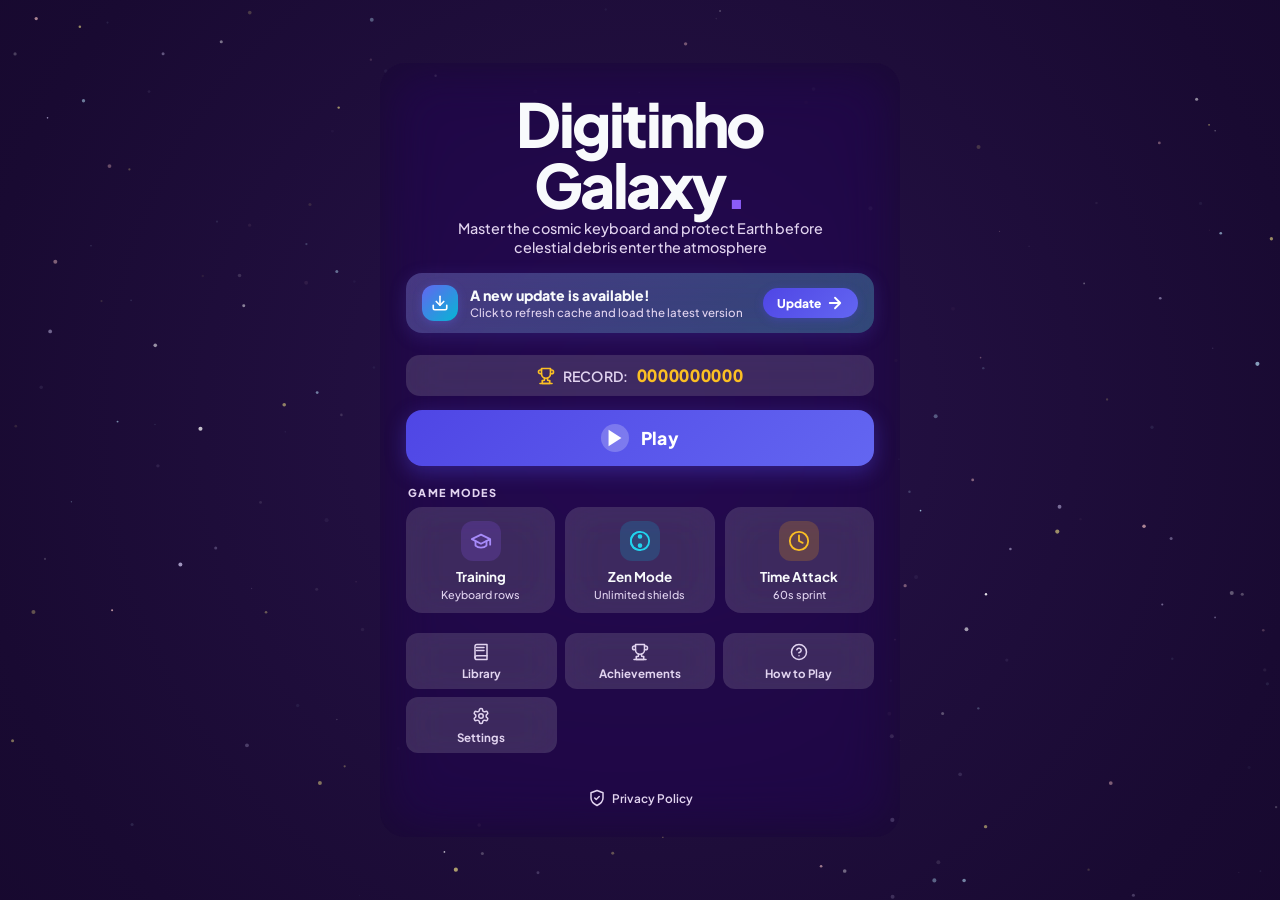
==== commit e8e2b22d: "feat: implement clean discovered words hud feed and fix word completion tracking - Add dynamic disco" ====
--- a/index.html
+++ b/index.html
@@ -15,8 +15,8 @@
     href="https://fonts.googleapis.com/css2?family=Inter:wght@400;500;600;700;800&family=Plus+Jakarta+Sans:wght@500;600;700;800&display=swap"
     rel="stylesheet" />
   <link rel="stylesheet" href="./css/variables.css?v=1.9" />
-  <link rel="stylesheet" href="./css/components.css?v=1.0" />
-  <link rel="stylesheet" href="./css/layout.css?v=1.15.1" />
+  <link rel="stylesheet" href="./css/components.css?v=1.21.3" />
+  <link rel="stylesheet" href="./css/layout.css?v=1.21.5" />
   <link rel="stylesheet" href="./css/gameplay.css?v=1.19.1" />
   <link rel="stylesheet" href="./css/modals.css?v=1.7" />
   <link rel="stylesheet" href="./css/responsive.css?v=1.10.1" />
@@ -276,7 +276,7 @@
       <div id="side-left">
         <div class="side-card side-card-stats">
           <div class="side-card-title-row">
-            <span class="side-title" data-i18n="hud_performance">PERFORMANCE DASHBOARD</span>
+            <span class="side-title" data-i18n="hud_performance">PANEL</span>
             <span class="speed-badge" id="speed-display">1.0×</span>
           </div>
 
@@ -1656,18 +1656,18 @@
   <!-- Modular Scripts with Cache Busting -->
   <script src="./js/ambient.js?v=1.9"></script>
   <script src="./js/audio.js?v=1.19.1"></script>
-  <script src="./js/i18n.js?v=1.1"></script>
-  <script src="./js/data.js?v=1.20"></script>
-  <script src="./js/state.js?v=1.19"></script>
-  <script src="./js/ui.js?v=1.20"></script>
+  <script src="./js/i18n.js?v=1.21"></script>
+  <script src="./js/data.js?v=1.21"></script>
+  <script src="./js/state.js?v=1.21"></script>
+  <script src="./js/ui.js?v=1.21.5"></script>
   <script src="./js/shop.js?v=1.8"></script>
   <script src="./js/library.js?v=1.0"></script>
-  <script src="./js/spawner.js?v=1.16.4"></script>
+  <script src="./js/spawner.js?v=1.21.2"></script>
   <script src="./js/skills.js?v=1.20"></script>
-  <script src="./js/boss.js?v=1.19.1"></script>
+  <script src="./js/boss.js?v=1.21.2"></script>
   <script src="./js/pause.js?v=1.17.1"></script>
   <script src="./js/phase.js?v=1.3"></script>
-  <script src="./game.js?v=1.20"></script>
+  <script src="./game.js?v=1.21.4"></script>
   <script src="./js/input.js?v=1.4"></script>
 </body>
 
--- a/css/components.css
+++ b/css/components.css
@@ -170,6 +170,10 @@
   background: var(--accent-amber);
   border-radius: var(--r-pill);
   padding: 2px 8px;
+  white-space: nowrap !important;
+  flex-shrink: 0;
+  min-width: 44px;
+  text-align: center;
   transition: transform 0.15s ease, background 0.15s ease;
 }
 .speed-badge.speed-up-flash {
--- a/css/layout.css
+++ b/css/layout.css
@@ -608,13 +608,28 @@
   justify-content: space-between;
   align-items: center;
   margin-bottom: 8px;
+  gap: 8px;
+  min-width: 0;
+  flex-wrap: nowrap;
 }
 .side-title {
-  font-size: 0.72rem;
-  letter-spacing: 0.10em;
+  font-size: 0.68rem;
+  letter-spacing: 0.04em;
   color: var(--t2);
   font-weight: 800;
   text-transform: uppercase;
+  white-space: nowrap !important;
+  overflow: hidden;
+  text-overflow: ellipsis;
+  min-width: 0;
+  flex: 1;
+  line-height: 1.2;
+}
+.side-card-header .btn-link {
+  font-size: 0.68rem;
+  white-space: nowrap !important;
+  flex-shrink: 0;
+  line-height: 1.2;
 }
 
 /* Unified Stats Dashboard (Modern Card Style) */
@@ -632,6 +647,9 @@
   justify-content: space-between;
   align-items: center;
   margin-bottom: 10px;
+  gap: 8px;
+  min-width: 0;
+  flex-wrap: nowrap;
 }
 
 /* Player Shields Display (Organized inside Left Dashboard) */
@@ -782,7 +800,116 @@
   display: flex;
   flex-direction: column;
   gap: 6px;
-}
+  min-height: 0;
+}
+
+/* Empty hint when no words have been typed yet in this run */
+.hud-words-empty {
+  display: flex;
+  flex-direction: column;
+  align-items: center;
+  justify-content: center;
+  text-align: center;
+  gap: 6px;
+  padding: 20px 10px;
+  background: var(--glass-sub-card);
+  border-radius: 12px;
+  border: none !important;
+  box-shadow: none;
+}
+.hud-words-empty .hwe-svg {
+  color: var(--t3);
+  opacity: 0.8;
+  flex-shrink: 0;
+}
+.hud-words-empty .hwe-text {
+  font-size: 0.68rem;
+  font-weight: 500;
+  color: var(--t2);
+  line-height: 1.35;
+  opacity: 1 !important;
+}
+
+/* Discovered Word Card in HUD (Clean, modern & airy: subtle translucent surface, no heavy badges) */
+.hud-word-card {
+  display: flex;
+  flex-direction: column;
+  gap: 3px;
+  background: rgba(255, 255, 255, 0.035);
+  border-radius: 8px;
+  padding: 6px 8px;
+  border: none !important;
+  box-shadow: none;
+  transition: background 0.15s ease;
+  position: relative;
+  overflow: hidden;
+  animation: hudWordSlideIn 0.20s ease-out backwards;
+  transform: none !important;
+}
+.hud-word-card:hover {
+  background: rgba(255, 255, 255, 0.07);
+  transform: none !important;
+}
+[data-theme="light"] .hud-word-card {
+  background: rgba(15, 23, 42, 0.04);
+}
+[data-theme="light"] .hud-word-card:hover {
+  background: rgba(15, 23, 42, 0.07);
+}
+@keyframes hudWordSlideIn {
+  from {
+    opacity: 0;
+  }
+  to {
+    opacity: 1;
+  }
+}
+
+/* Header: Word text (left) + Times typed (right) */
+.hwc-header {
+  display: flex;
+  align-items: baseline;
+  justify-content: space-between;
+  gap: 8px;
+}
+.hwc-word-text {
+  font-size: 0.76rem;
+  font-weight: 700;
+  color: var(--t1);
+  letter-spacing: 0.03em;
+  line-height: 1.2;
+  white-space: nowrap;
+  overflow: hidden;
+  text-overflow: ellipsis;
+  opacity: 1 !important;
+}
+.hwc-count {
+  font-size: 0.65rem;
+  font-weight: 600;
+  color: var(--t3);
+  white-space: nowrap;
+  flex-shrink: 0;
+  line-height: 1.2;
+  letter-spacing: 0.02em;
+  opacity: 1 !important;
+  background: none !important;
+  border: none !important;
+  padding: 0;
+}
+.hwc-count:hover {
+  color: var(--t2);
+}
+
+/* Meaning: clean, subtle modern typography */
+.hwc-meaning {
+  font-size: 0.67rem;
+  font-weight: 400;
+  color: var(--t2);
+  line-height: 1.35;
+  word-break: break-word;
+  opacity: 1 !important;
+}
+
 .word-tag {
   display: flex;
   align-items: center;
@@ -793,7 +920,7 @@
   font-size: 0.74rem;
   font-weight: 700;
   color: var(--t1);
-  border: none;
+  border: none !important;
   box-shadow: none;
 }
 .word-tag .wt-pts {
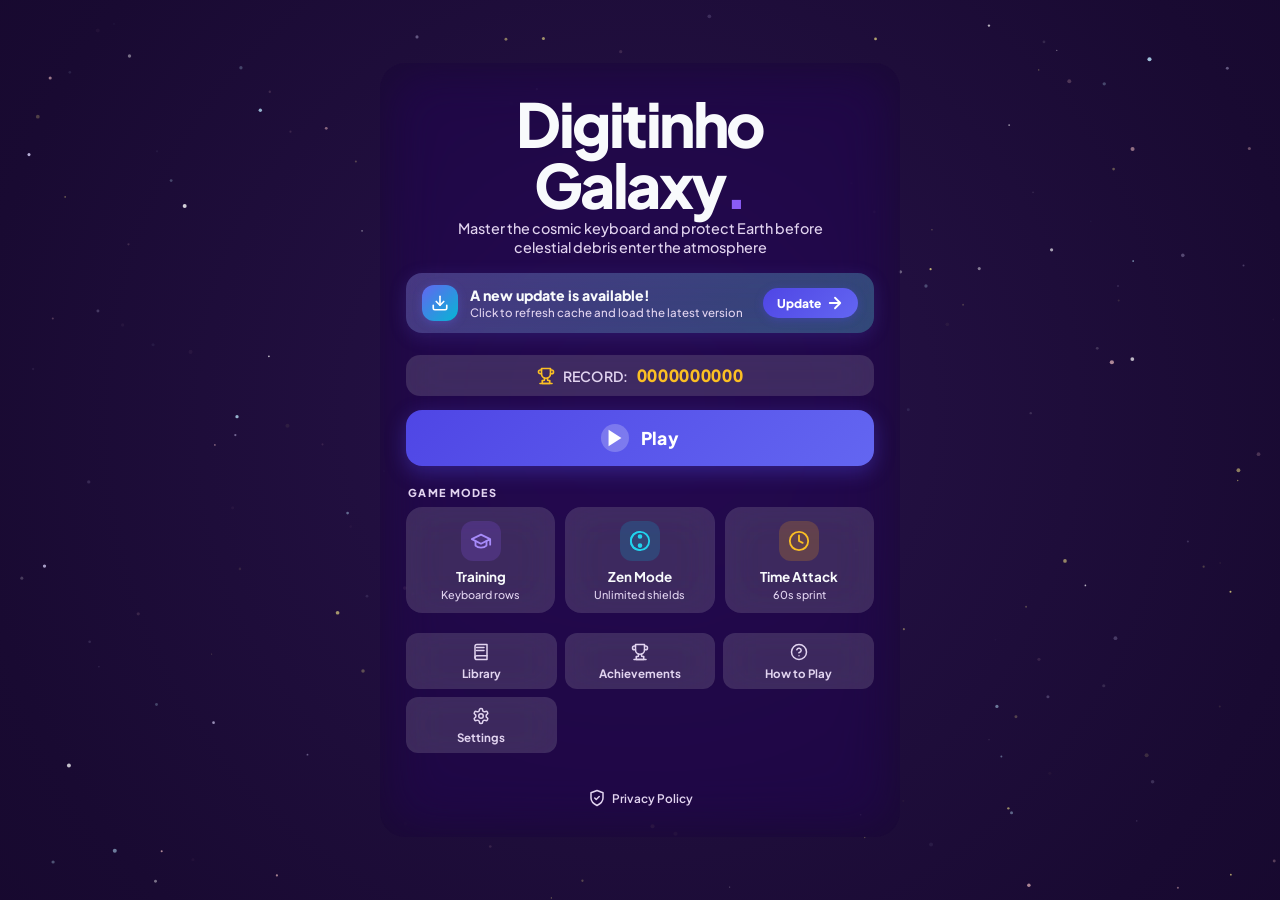
==== commit da1fff48: "refactor: split js/ui.js into focused UI modules (v1.22) Break the ~4000-line ui.js into keyboard, h" ====
--- a/index.html
+++ b/index.html
@@ -1659,7 +1659,16 @@
   <script src="./js/i18n.js?v=1.21"></script>
   <script src="./js/data.js?v=1.21"></script>
   <script src="./js/state.js?v=1.21"></script>
-  <script src="./js/ui.js?v=1.21.5"></script>
+  <script src="./js/ui.js?v=1.22"></script>
+  <script src="./js/keyboard.js?v=1.22"></script>
+  <script src="./js/hud.js?v=1.22"></script>
+  <script src="./js/skills-hud.js?v=1.22"></script>
+  <script src="./js/effects.js?v=1.22"></script>
+  <script src="./js/progress-ui.js?v=1.22"></script>
+  <script src="./js/boss-ui.js?v=1.22"></script>
+  <script src="./js/levelup-ui.js?v=1.22"></script>
+  <script src="./js/slots-ui.js?v=1.22"></script>
+  <script src="./js/updater.js?v=1.22"></script>
   <script src="./js/shop.js?v=1.8"></script>
   <script src="./js/library.js?v=1.0"></script>
   <script src="./js/spawner.js?v=1.21.2"></script>
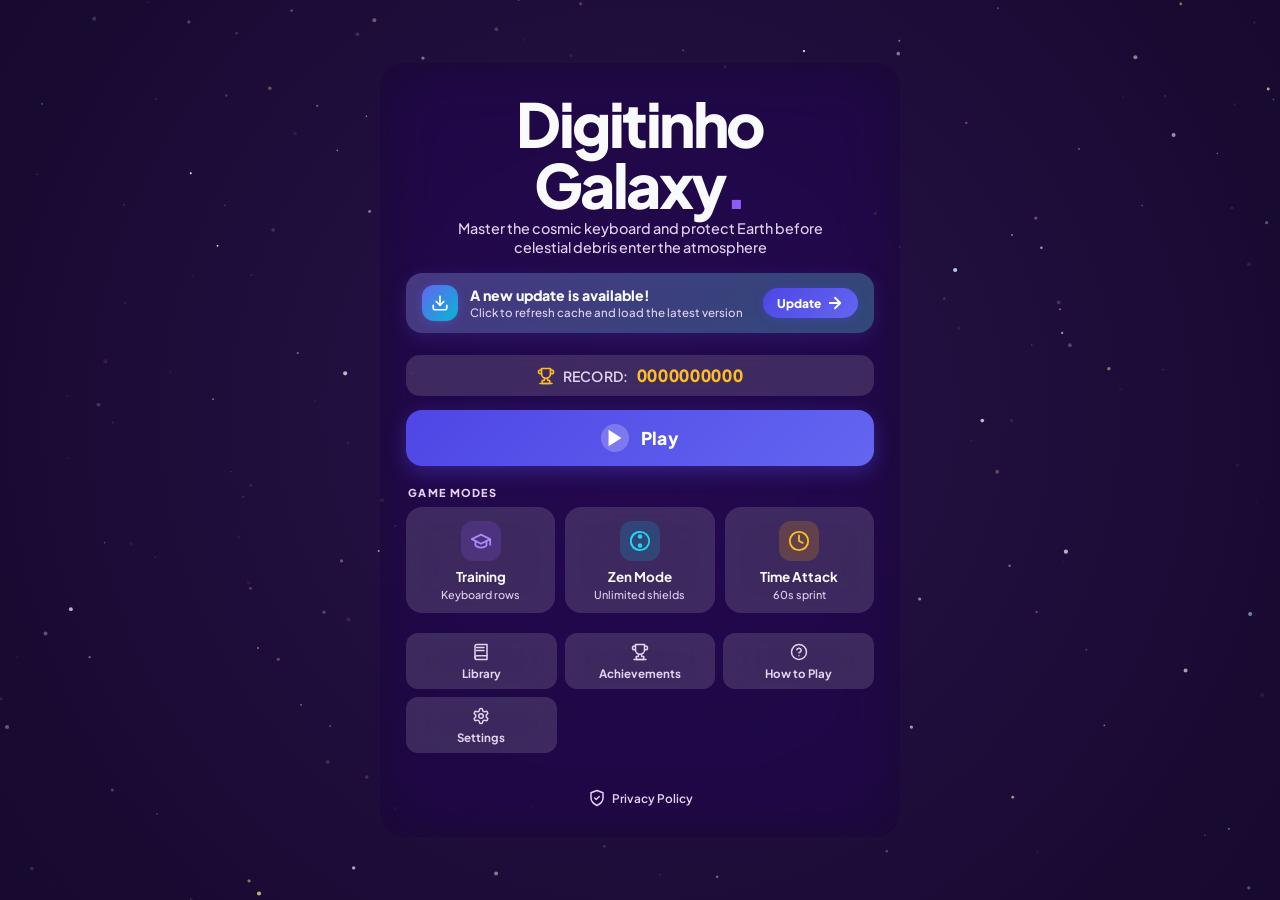
==== commit b859ae88: "feat: replace settings dropdowns with modern horizontal steppers - Eliminate native select dropdowns" ====
--- a/index.html
+++ b/index.html
@@ -18,7 +18,7 @@
   <link rel="stylesheet" href="./css/components.css?v=1.21.3" />
   <link rel="stylesheet" href="./css/layout.css?v=1.21.5" />
   <link rel="stylesheet" href="./css/gameplay.css?v=1.19.1" />
-  <link rel="stylesheet" href="./css/modals.css?v=1.7" />
+  <link rel="stylesheet" href="./css/modals.css?v=1.23" />
   <link rel="stylesheet" href="./css/responsive.css?v=1.10.1" />
 </head>
 
@@ -1466,25 +1466,41 @@
           <!-- Setting: Language / Idioma -->
           <div class="settings-opt-row">
             <span class="settings-opt-label" data-i18n="settings_lang">Language / Idioma</span>
-            <select id="settings-lang-select" class="settings-opt-select" onchange="changeLanguage(this.value)">
-              <option value="en">English (US)</option>
-              <option value="pt">Português (BR)</option>
-              <option value="fr">Français</option>
-              <option value="de">Deutsch</option>
-              <option value="ja">日本語</option>
-              <option value="ko">한국어</option>
-              <option value="zh">简体中文</option>
-            </select>
+            <div class="settings-stepper" id="settings-stepper-lang" role="group" aria-label="Language">
+              <button type="button" class="stepper-nav-btn stepper-prev" onclick="stepLanguage(-1)" aria-label="Previous" data-i18n-aria-label="settings_opt_prev" title="Previous">
+                <svg class="stepper-icon" width="14" height="14" viewBox="0 0 24 24" fill="none" stroke="currentColor" stroke-width="2.5" stroke-linecap="round" stroke-linejoin="round">
+                  <polyline points="15 18 9 12 15 6"></polyline>
+                </svg>
+              </button>
+              <button type="button" class="stepper-display-btn" onclick="stepLanguage(1)" aria-label="Cycle language" title="Cycle language">
+                <span class="stepper-val-text" id="settings-lang-val">Português (BR)</span>
+              </button>
+              <button type="button" class="stepper-nav-btn stepper-next" onclick="stepLanguage(1)" aria-label="Next" data-i18n-aria-label="settings_opt_next" title="Next">
+                <svg class="stepper-icon" width="14" height="14" viewBox="0 0 24 24" fill="none" stroke="currentColor" stroke-width="2.5" stroke-linecap="round" stroke-linejoin="round">
+                  <polyline points="9 18 15 12 9 6"></polyline>
+                </svg>
+              </button>
+            </div>
           </div>
 
           <!-- Setting: Difficulty / Dificuldade -->
           <div class="settings-opt-row">
             <span class="settings-opt-label" data-i18n="settings_difficulty">Difficulty</span>
-            <select id="settings-difficulty-select" class="settings-opt-select" onchange="changeDifficulty(this.value)">
-              <option value="easy" data-i18n="diff_easy">Fácil</option>
-              <option value="normal" data-i18n="diff_normal">Médio</option>
-              <option value="hard" data-i18n="diff_hard">Difícil</option>
-            </select>
+            <div class="settings-stepper" id="settings-stepper-difficulty" role="group" aria-label="Difficulty">
+              <button type="button" class="stepper-nav-btn stepper-prev" onclick="stepDifficulty(-1)" aria-label="Previous" data-i18n-aria-label="settings_opt_prev" title="Previous">
+                <svg class="stepper-icon" width="14" height="14" viewBox="0 0 24 24" fill="none" stroke="currentColor" stroke-width="2.5" stroke-linecap="round" stroke-linejoin="round">
+                  <polyline points="15 18 9 12 15 6"></polyline>
+                </svg>
+              </button>
+              <button type="button" class="stepper-display-btn" onclick="stepDifficulty(1)" aria-label="Cycle difficulty" title="Cycle difficulty">
+                <span class="stepper-val-text" id="settings-difficulty-val">Médio</span>
+              </button>
+              <button type="button" class="stepper-nav-btn stepper-next" onclick="stepDifficulty(1)" aria-label="Next" data-i18n-aria-label="settings_opt_next" title="Next">
+                <svg class="stepper-icon" width="14" height="14" viewBox="0 0 24 24" fill="none" stroke="currentColor" stroke-width="2.5" stroke-linecap="round" stroke-linejoin="round">
+                  <polyline points="9 18 15 12 9 6"></polyline>
+                </svg>
+              </button>
+            </div>
           </div>
 
           <!-- Setting: Sound SFX -->
@@ -1505,16 +1521,24 @@
             </button>
           </div>
 
-
           <!-- Setting: Visual Finger Guide -->
           <div class="settings-opt-row">
             <span class="settings-opt-label" data-i18n="settings_finger_guide">Visual Finger Guide</span>
-            <select id="settings-finger-guide-select" class="settings-opt-select"
-              onchange="changeFingerGuideSetting(this.value)">
-              <option value="always" data-i18n="settings_finger_guide_always">Always Active (Default)</option>
-              <option value="training" data-i18n="settings_finger_guide_training">Training Only</option>
-              <option value="off" data-i18n="settings_finger_guide_off">Disabled</option>
-            </select>
+            <div class="settings-stepper" id="settings-stepper-finger-guide" role="group" aria-label="Visual Finger Guide">
+              <button type="button" class="stepper-nav-btn stepper-prev" onclick="stepFingerGuide(-1)" aria-label="Previous" data-i18n-aria-label="settings_opt_prev" title="Previous">
+                <svg class="stepper-icon" width="14" height="14" viewBox="0 0 24 24" fill="none" stroke="currentColor" stroke-width="2.5" stroke-linecap="round" stroke-linejoin="round">
+                  <polyline points="15 18 9 12 15 6"></polyline>
+                </svg>
+              </button>
+              <button type="button" class="stepper-display-btn" onclick="stepFingerGuide(1)" aria-label="Cycle finger guide" title="Cycle finger guide">
+                <span class="stepper-val-text" id="settings-finger-guide-val">Sempre Ativo (Padrão)</span>
+              </button>
+              <button type="button" class="stepper-nav-btn stepper-next" onclick="stepFingerGuide(1)" aria-label="Next" data-i18n-aria-label="settings_opt_next" title="Next">
+                <svg class="stepper-icon" width="14" height="14" viewBox="0 0 24 24" fill="none" stroke="currentColor" stroke-width="2.5" stroke-linecap="round" stroke-linejoin="round">
+                  <polyline points="9 18 15 12 9 6"></polyline>
+                </svg>
+              </button>
+            </div>
           </div>
         </div>
 
@@ -1656,10 +1680,10 @@
   <!-- Modular Scripts with Cache Busting -->
   <script src="./js/ambient.js?v=1.9"></script>
   <script src="./js/audio.js?v=1.19.1"></script>
-  <script src="./js/i18n.js?v=1.21"></script>
+  <script src="./js/i18n.js?v=1.23.1"></script>
   <script src="./js/data.js?v=1.21"></script>
   <script src="./js/state.js?v=1.21"></script>
-  <script src="./js/ui.js?v=1.22"></script>
+  <script src="./js/ui.js?v=1.23.1"></script>
   <script src="./js/keyboard.js?v=1.22"></script>
   <script src="./js/hud.js?v=1.22"></script>
   <script src="./js/skills-hud.js?v=1.22"></script>
--- a/css/modals.css
+++ b/css/modals.css
@@ -204,6 +204,8 @@
   font-weight: 700;
   color: var(--t1);
   text-align: left;
+  flex: 1;
+  min-width: 0;
 }
 .settings-opt-toggle,
 .pause-opt-toggle,
@@ -223,11 +225,13 @@
   user-select: none;
   outline: none;
   font-family: inherit;
+  transform: none !important;
 }
 .settings-opt-toggle:hover,
 .pause-opt-toggle:hover,
 .settings-opt-select:not(:disabled):hover {
   background: var(--glass-hover);
+  filter: brightness(1.12);
 }
 .settings-opt-select:disabled {
   background: var(--glass-sub-card);
@@ -253,6 +257,132 @@
 }
 .settings-opt-toggle.is-muted {
   opacity: 0.65;
+}
+
+/* ======================================================
+   SETTINGS HORIZONTAL STEPPER SELECTOR
+   Modern horizontal carousel/stepper control
+   ====================================================== */
+.settings-stepper {
+  display: inline-flex;
+  align-items: center;
+  justify-content: space-between;
+  background: var(--glass-btn-sec);
+  border-radius: var(--r-pill);
+  border: none !important;
+  box-shadow: none !important;
+  padding: 3px 4px;
+  min-width: 170px;
+  max-width: 230px;
+  user-select: none;
+  box-sizing: border-box;
+  transition: background 0.2s ease, filter 0.2s ease;
+  transform: none !important;
+  flex-shrink: 0;
+}
+
+.settings-stepper:hover {
+  background: var(--glass-card-hover);
+}
+
+.settings-stepper .stepper-nav-btn {
+  display: inline-flex;
+  align-items: center;
+  justify-content: center;
+  width: 26px;
+  height: 26px;
+  border-radius: var(--r-pill);
+  background: transparent;
+  border: none !important;
+  box-shadow: none !important;
+  color: var(--t2);
+  cursor: pointer;
+  padding: 0;
+  flex-shrink: 0;
+  outline: none;
+  transition: background 0.2s ease, color 0.2s ease, filter 0.2s ease;
+  transform: none !important;
+}
+
+.settings-stepper .stepper-nav-btn:hover:not(:disabled) {
+  background: var(--glass-hover);
+  color: var(--t1);
+  filter: brightness(1.15);
+}
+
+.settings-stepper .stepper-nav-btn:active:not(:disabled) {
+  filter: brightness(1.25);
+}
+
+.settings-stepper .stepper-display-btn {
+  display: inline-flex;
+  align-items: center;
+  justify-content: center;
+  background: transparent;
+  border: none !important;
+  box-shadow: none !important;
+  color: var(--t1);
+  font-size: 0.80rem;
+  font-weight: 800;
+  font-family: inherit;
+  cursor: pointer;
+  padding: 4px 6px;
+  flex: 1;
+  min-width: 0;
+  border-radius: 8px;
+  outline: none;
+  transition: background 0.2s ease, color 0.2s ease, filter 0.2s ease;
+  transform: none !important;
+}
+
+.settings-stepper .stepper-display-btn:hover:not(:disabled) {
+  background: rgba(255, 255, 255, 0.08);
+  filter: brightness(1.12);
+}
+
+[data-theme="light"] .settings-stepper .stepper-display-btn:hover:not(:disabled) {
+  background: rgba(15, 23, 42, 0.06);
+}
+
+.settings-stepper .stepper-val-text {
+  display: block;
+  white-space: nowrap;
+  overflow: hidden;
+  text-overflow: ellipsis;
+  text-align: center;
+  width: 100%;
+}
+
+.settings-stepper .stepper-icon {
+  display: block;
+  pointer-events: none;
+}
+
+/* Disabled state (Strict adherence to Rule 7: 100% text opacity, no dark boxes) */
+.settings-stepper.is-disabled {
+  background: var(--glass-sub-card);
+  cursor: not-allowed;
+  filter: none;
+}
+
+.settings-stepper.is-disabled .stepper-nav-btn,
+.settings-stepper.is-disabled .stepper-display-btn {
+  cursor: not-allowed;
+  pointer-events: auto;
+}
+
+.settings-stepper.is-disabled .stepper-nav-btn {
+  color: #64748B;
+  opacity: 0.45;
+}
+
+.settings-stepper.is-disabled .stepper-val-text {
+  color: #94A3B8;
+  opacity: 1 !important;
+}
+
+[data-theme="light"] .settings-stepper.is-disabled .stepper-val-text {
+  color: #475569;
 }
 
 .settings-opt-badge {
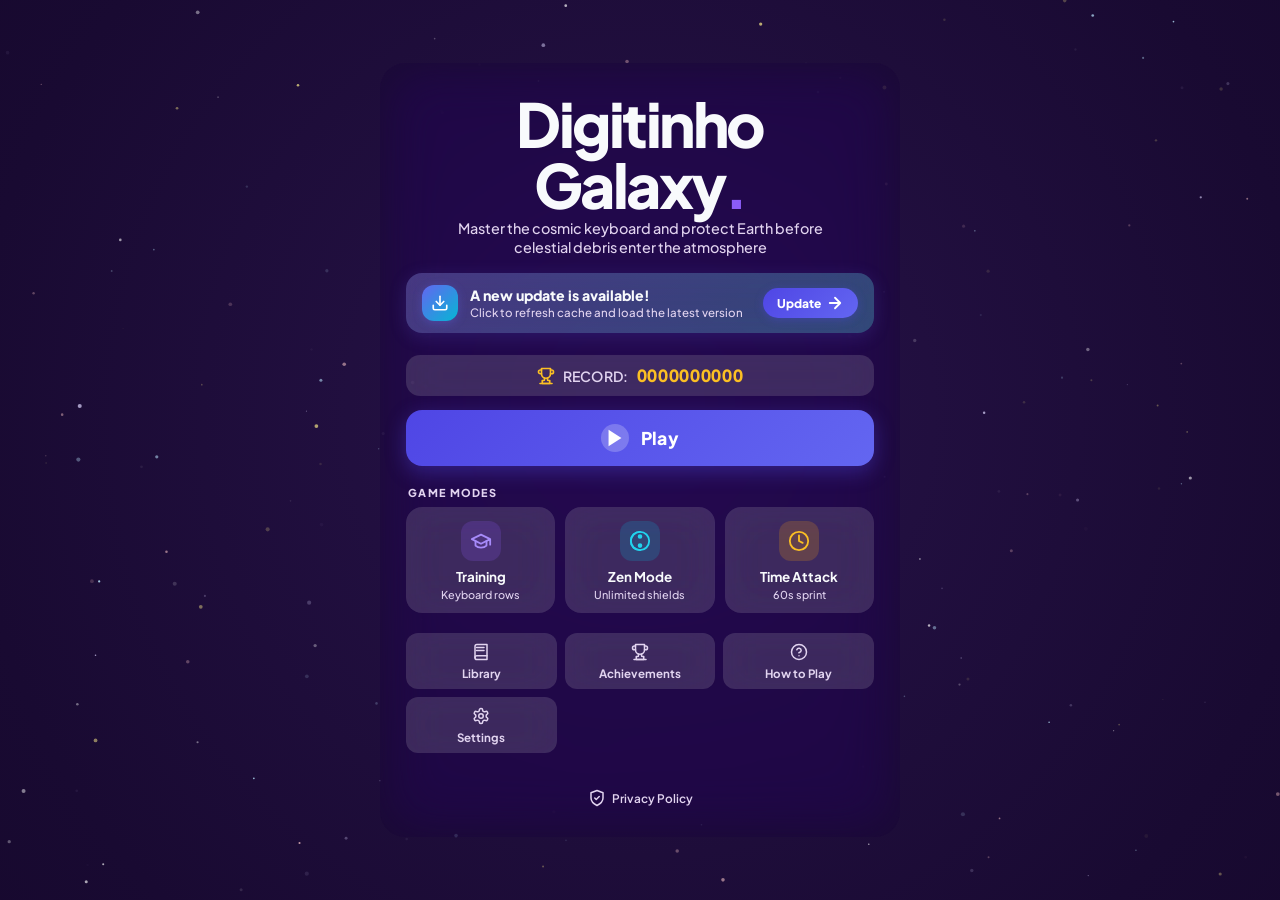
==== commit a3e28df7: "feat: add 6 selectable calm ambient music tracks with autoplay and settings stepper Adds Aurora Lull" ====
--- a/index.html
+++ b/index.html
@@ -1512,6 +1512,26 @@
             </button>
           </div>
 
+          <!-- Setting: Game Music -->
+          <div class="settings-opt-row">
+            <span class="settings-opt-label" data-i18n="settings_bgm">Game Music</span>
+            <div class="settings-stepper" id="settings-stepper-bgm" role="group" aria-label="Game Music" data-i18n-aria-label="settings_bgm">
+              <button type="button" class="stepper-nav-btn stepper-prev" onclick="stepBgmTrack(-1)" aria-label="Previous" data-i18n-aria-label="settings_opt_prev" title="Previous">
+                <svg class="stepper-icon" width="14" height="14" viewBox="0 0 24 24" fill="none" stroke="currentColor" stroke-width="2.5" stroke-linecap="round" stroke-linejoin="round">
+                  <polyline points="15 18 9 12 15 6"></polyline>
+                </svg>
+              </button>
+              <button type="button" class="stepper-display-btn" onclick="stepBgmTrack(1)" aria-label="Game Music" data-i18n-aria-label="settings_bgm">
+                <span class="stepper-val-text" id="settings-bgm-val">Cosmic Drift</span>
+              </button>
+              <button type="button" class="stepper-nav-btn stepper-next" onclick="stepBgmTrack(1)" aria-label="Next" data-i18n-aria-label="settings_opt_next" title="Next">
+                <svg class="stepper-icon" width="14" height="14" viewBox="0 0 24 24" fill="none" stroke="currentColor" stroke-width="2.5" stroke-linecap="round" stroke-linejoin="round">
+                  <polyline points="9 18 15 12 9 6"></polyline>
+                </svg>
+              </button>
+            </div>
+          </div>
+
           <!-- Setting: Queue position -->
           <div class="settings-opt-row">
             <span class="settings-opt-label" data-i18n="settings_queue">Queue Position</span>
@@ -1679,11 +1699,11 @@
 
   <!-- Modular Scripts with Cache Busting -->
   <script src="./js/ambient.js?v=1.9"></script>
-  <script src="./js/audio.js?v=1.19.1"></script>
+  <script src="./js/audio.js?v=1.25"></script>
   <script src="./js/i18n.js?v=1.23.1"></script>
   <script src="./js/data.js?v=1.21"></script>
   <script src="./js/state.js?v=1.21"></script>
-  <script src="./js/ui.js?v=1.23.1"></script>
+  <script src="./js/ui.js?v=1.25"></script>
   <script src="./js/keyboard.js?v=1.22"></script>
   <script src="./js/hud.js?v=1.22"></script>
   <script src="./js/skills-hud.js?v=1.22"></script>
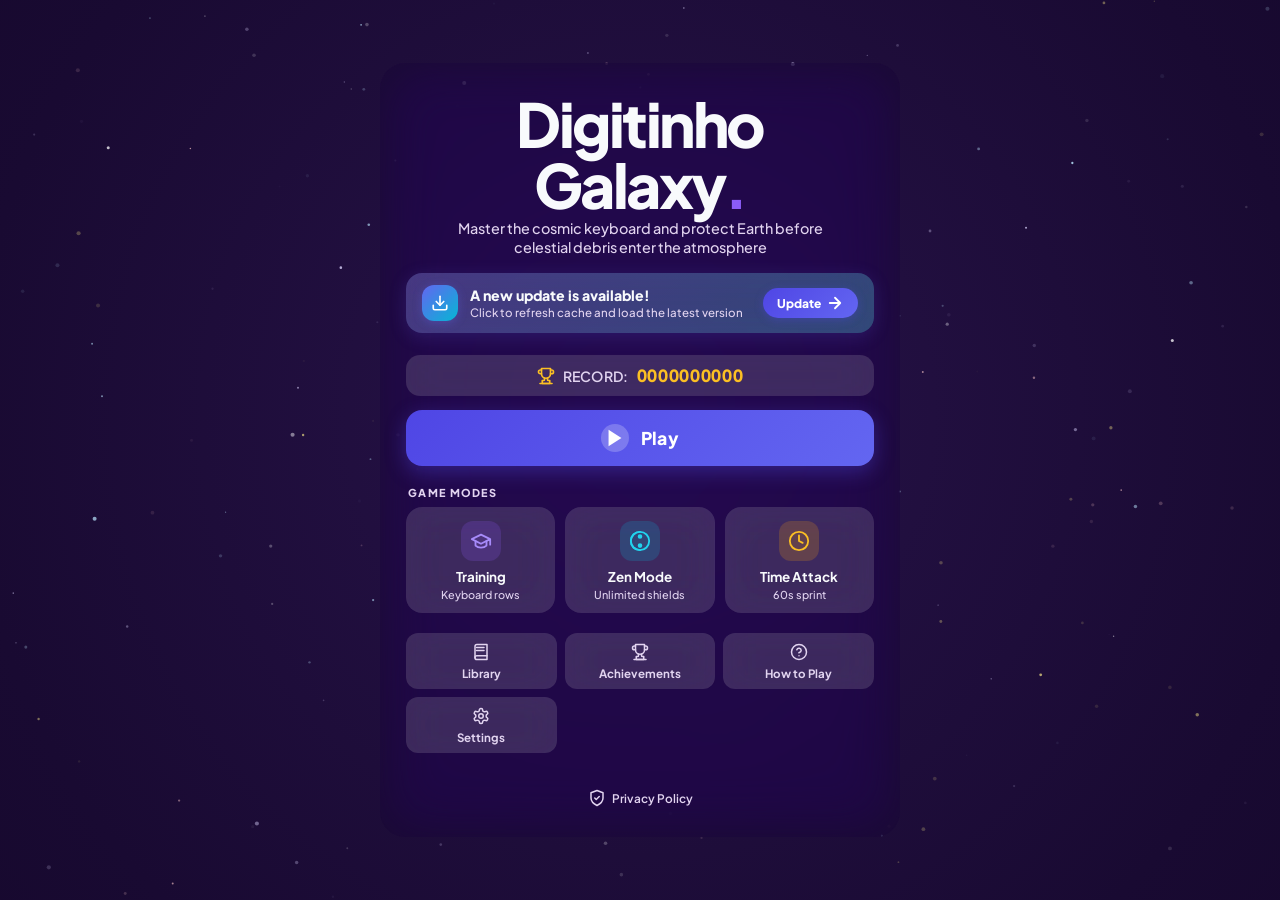
==== commit 3efb1bc1: "fix(skills): simplify stellar bomb text and refine single detonation cycle" ====
--- a/index.html
+++ b/index.html
@@ -1716,7 +1716,7 @@
   <script src="./js/shop.js?v=1.8"></script>
   <script src="./js/library.js?v=1.0"></script>
   <script src="./js/spawner.js?v=1.21.2"></script>
-  <script src="./js/skills.js?v=1.20"></script>
+  <script src="./js/skills.js?v=1.25.1"></script>
   <script src="./js/boss.js?v=1.21.2"></script>
   <script src="./js/pause.js?v=1.17.1"></script>
   <script src="./js/phase.js?v=1.3"></script>
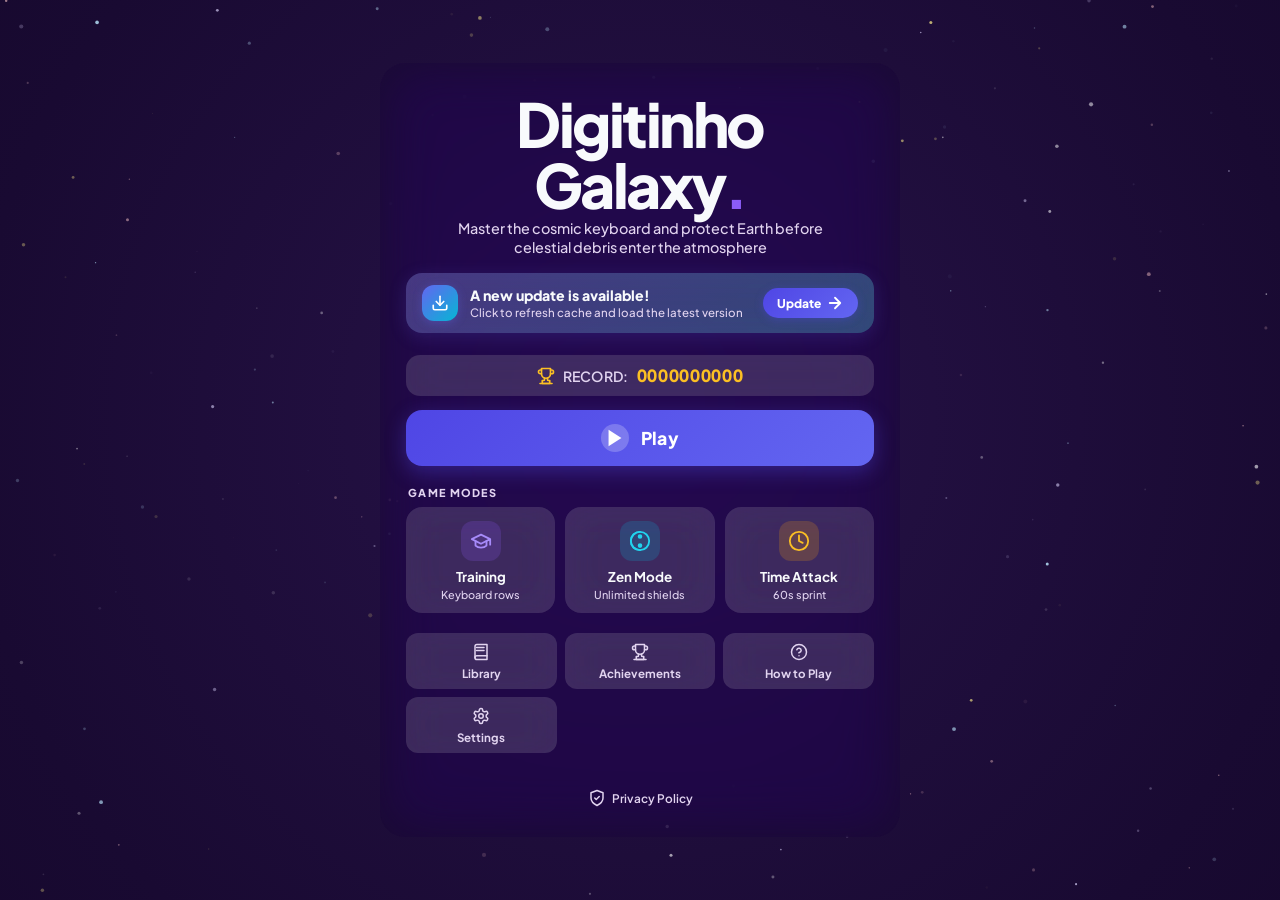
==== commit dedbc6fa: "feat(words): implement roguelike motor difficulty system and dynamic celestial object unlocks" ====
--- a/index.html
+++ b/index.html
@@ -1701,8 +1701,8 @@
   <script src="./js/ambient.js?v=1.9"></script>
   <script src="./js/audio.js?v=1.25"></script>
   <script src="./js/i18n.js?v=1.23.1"></script>
-  <script src="./js/data.js?v=1.21"></script>
-  <script src="./js/state.js?v=1.21"></script>
+  <script src="./js/data.js?v=1.26"></script>
+  <script src="./js/state.js?v=1.26"></script>
   <script src="./js/ui.js?v=1.25"></script>
   <script src="./js/keyboard.js?v=1.22"></script>
   <script src="./js/hud.js?v=1.22"></script>
@@ -1713,13 +1713,13 @@
   <script src="./js/levelup-ui.js?v=1.22"></script>
   <script src="./js/slots-ui.js?v=1.22"></script>
   <script src="./js/updater.js?v=1.22"></script>
-  <script src="./js/shop.js?v=1.8"></script>
-  <script src="./js/library.js?v=1.0"></script>
-  <script src="./js/spawner.js?v=1.21.2"></script>
-  <script src="./js/skills.js?v=1.25.1"></script>
+  <script src="./js/shop.js?v=1.26"></script>
+  <script src="./js/library.js?v=1.26"></script>
+  <script src="./js/spawner.js?v=1.26"></script>
+  <script src="./js/skills.js?v=1.26"></script>
   <script src="./js/boss.js?v=1.21.2"></script>
   <script src="./js/pause.js?v=1.17.1"></script>
-  <script src="./js/phase.js?v=1.3"></script>
+  <script src="./js/phase.js?v=1.26"></script>
   <script src="./game.js?v=1.21.4"></script>
   <script src="./js/input.js?v=1.4"></script>
 </body>
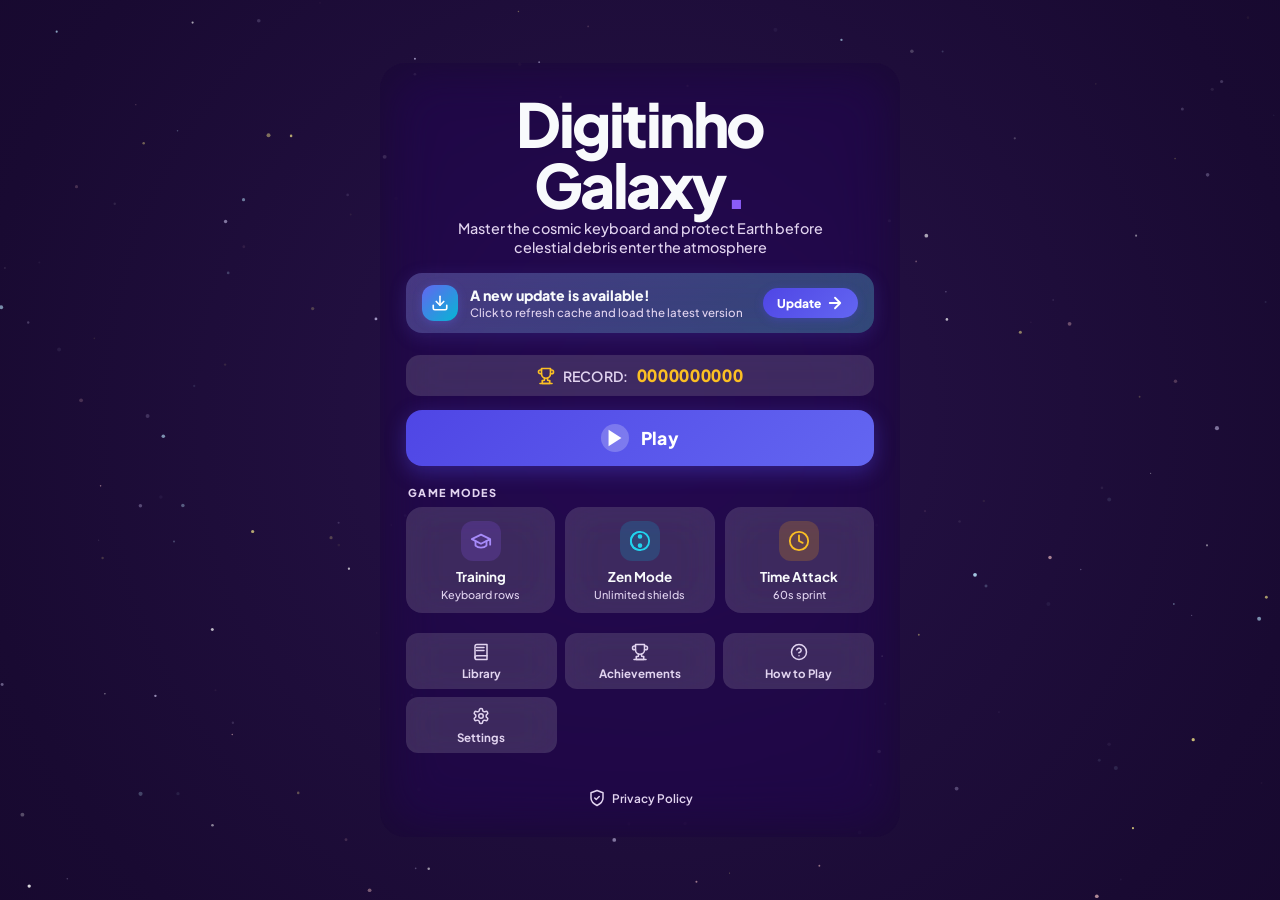
==== commit 5262f651: "feat(audio): implement dedicated procedural sound effects for all skills" ====
--- a/index.html
+++ b/index.html
@@ -1699,7 +1699,7 @@
 
   <!-- Modular Scripts with Cache Busting -->
   <script src="./js/ambient.js?v=1.9"></script>
-  <script src="./js/audio.js?v=1.25"></script>
+  <script src="./js/audio.js?v=1.27"></script>
   <script src="./js/i18n.js?v=1.23.1"></script>
   <script src="./js/data.js?v=1.26"></script>
   <script src="./js/state.js?v=1.26"></script>
@@ -1716,7 +1716,7 @@
   <script src="./js/shop.js?v=1.26"></script>
   <script src="./js/library.js?v=1.26"></script>
   <script src="./js/spawner.js?v=1.26"></script>
-  <script src="./js/skills.js?v=1.26"></script>
+  <script src="./js/skills.js?v=1.27"></script>
   <script src="./js/boss.js?v=1.21.2"></script>
   <script src="./js/pause.js?v=1.17.1"></script>
   <script src="./js/phase.js?v=1.26"></script>
